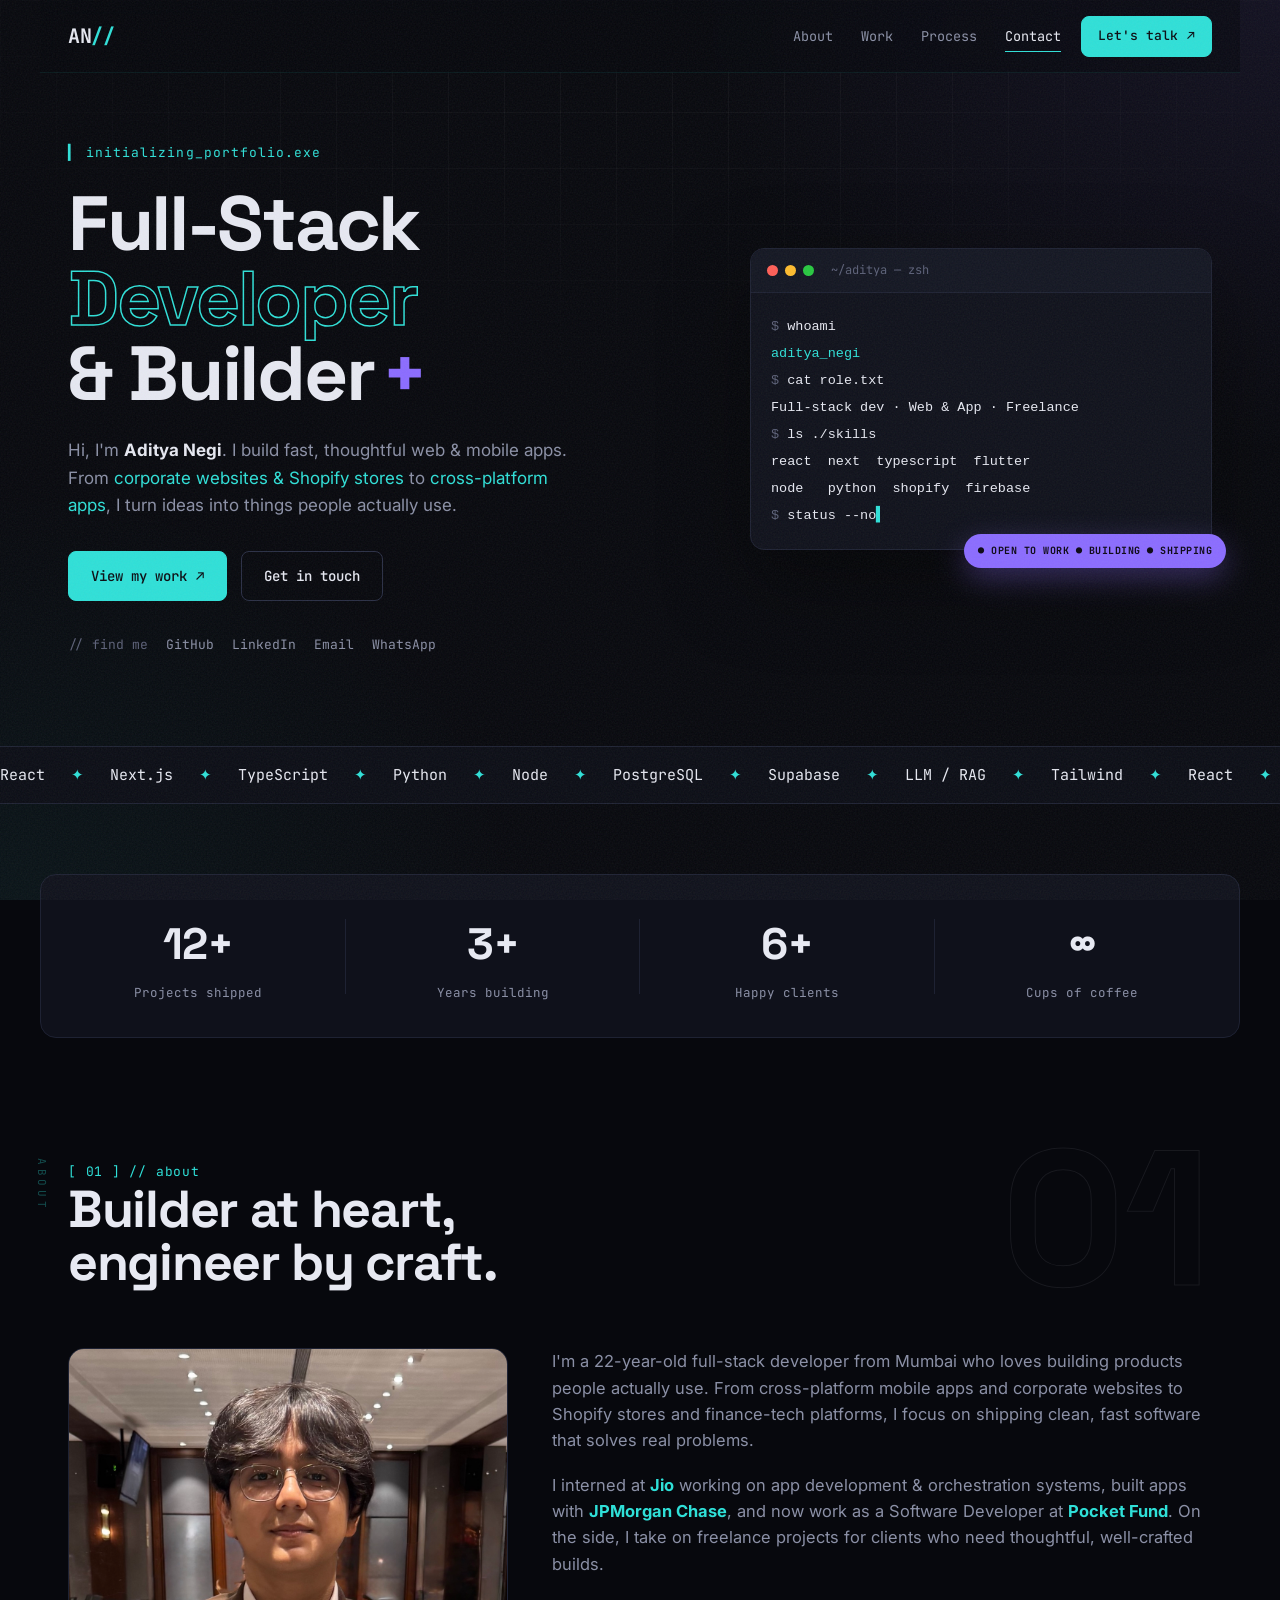
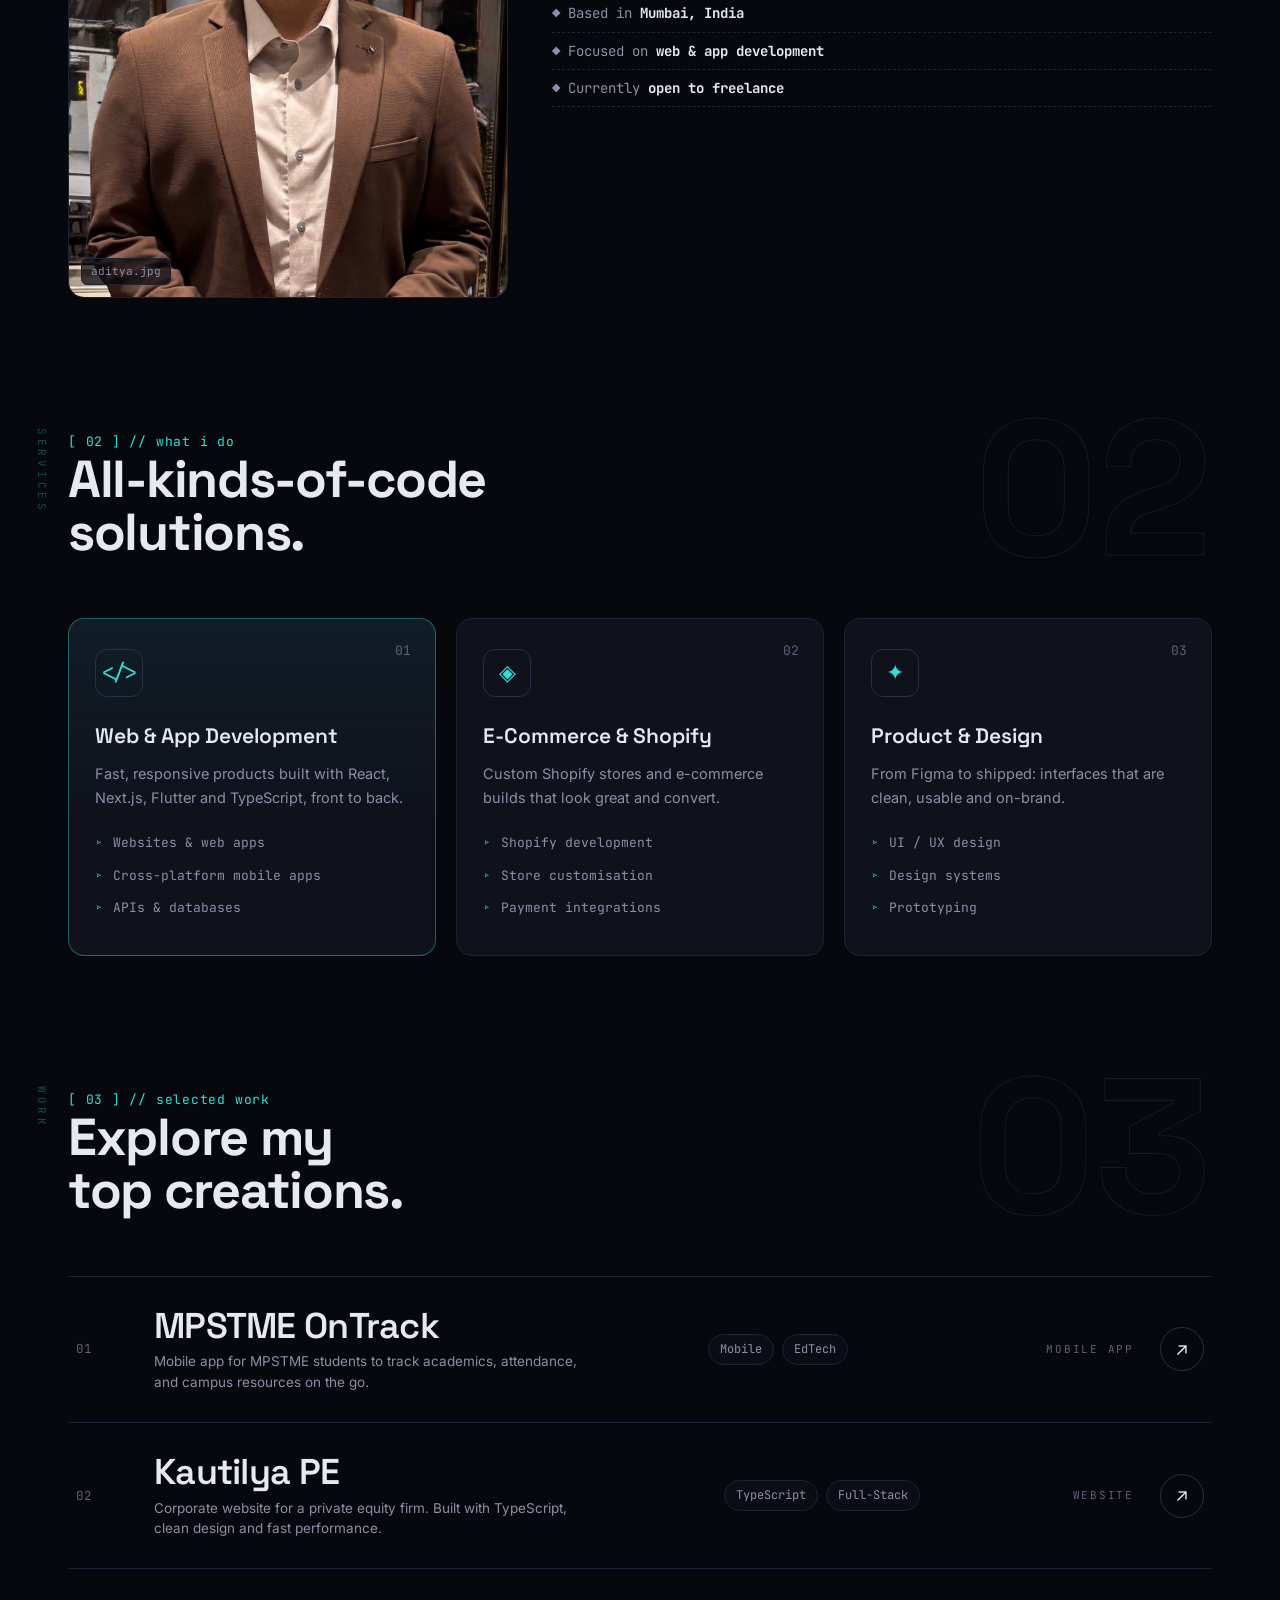
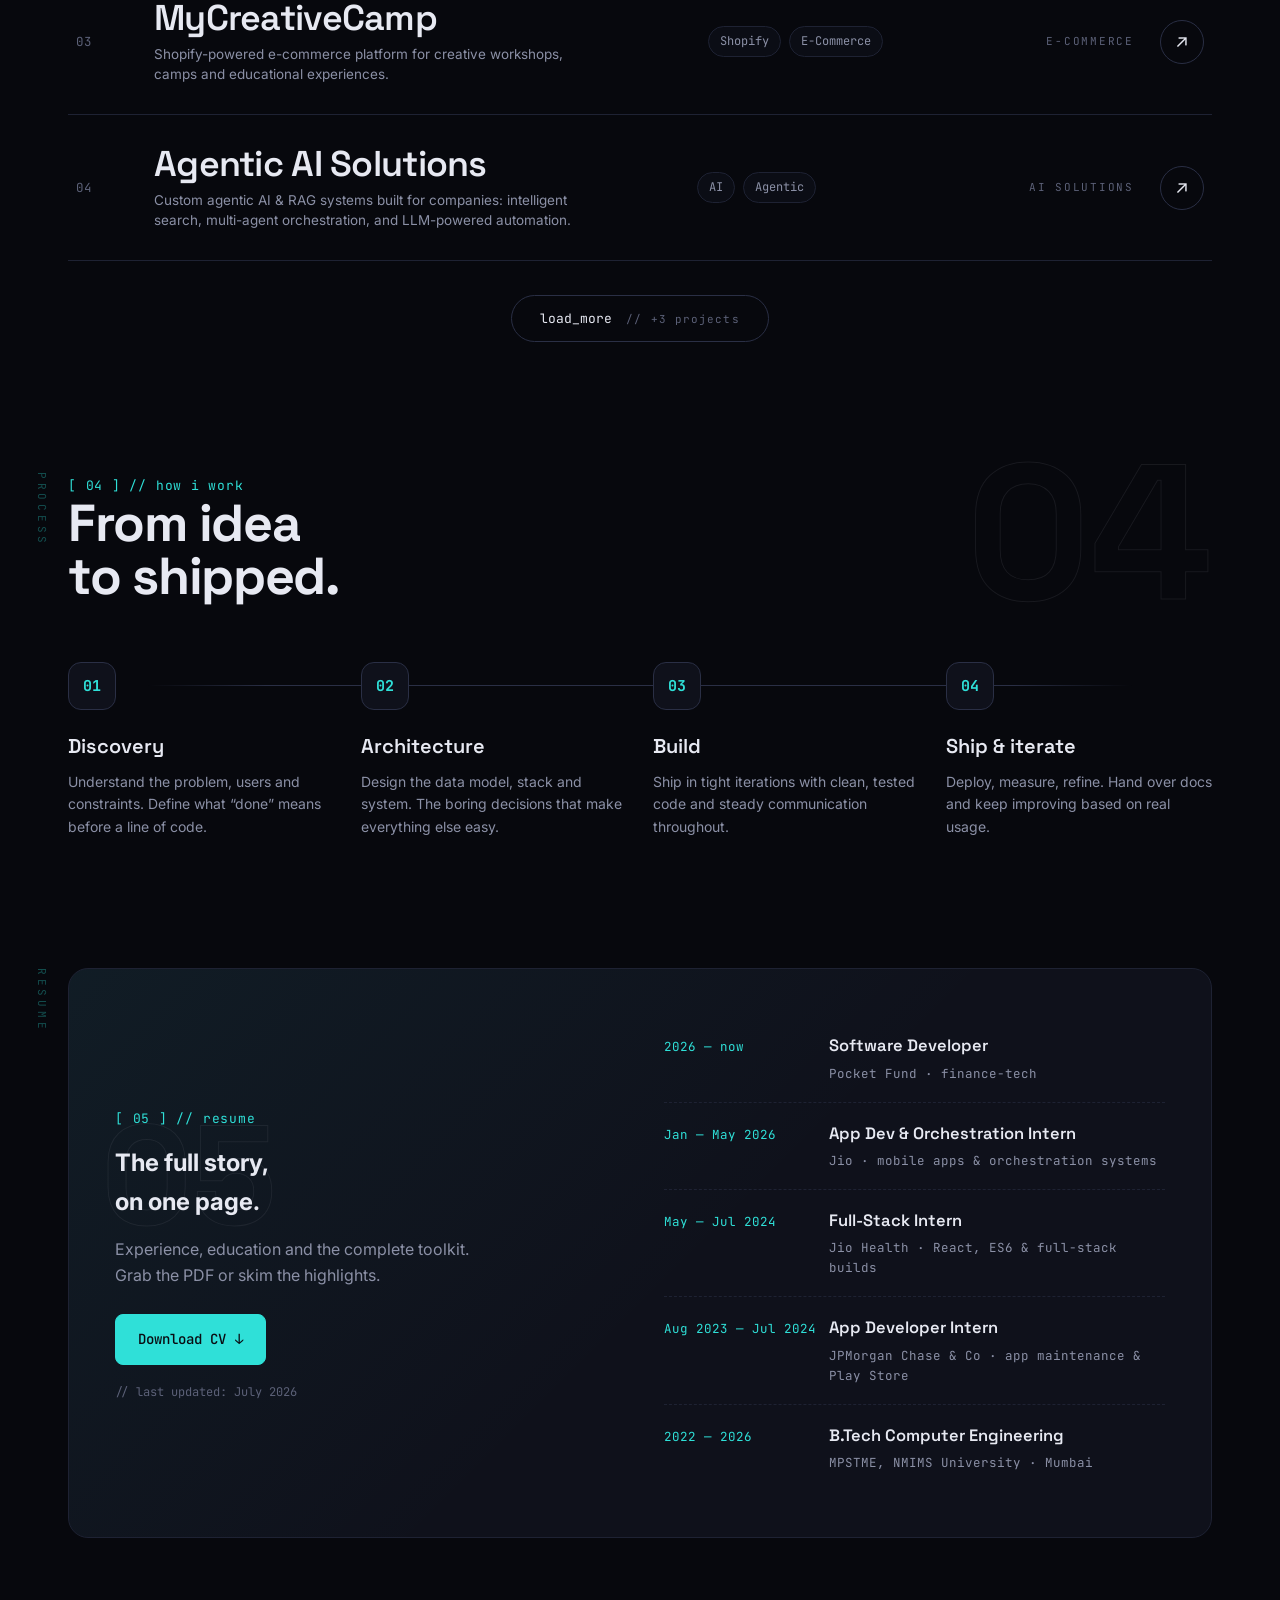
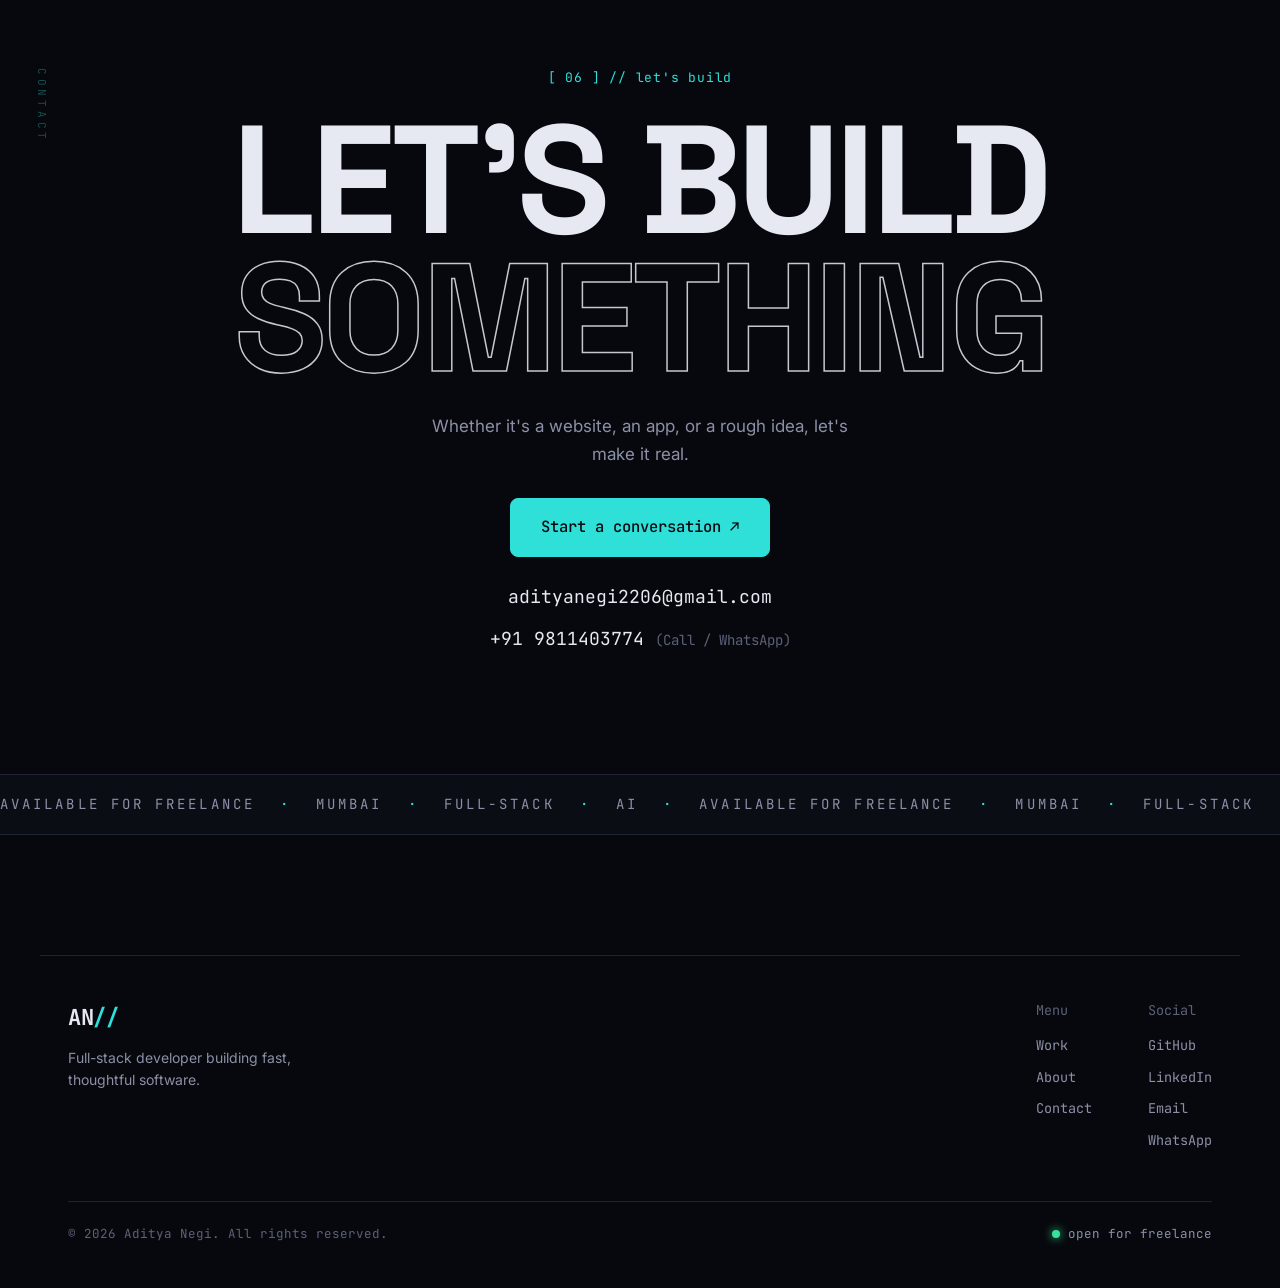
==== index.html @ cfabb0c1 "Add Team Vision Audio Library to CV, credit JPMC Code for Good Also note the Code for Good origin on" ====
<!DOCTYPE html>
<html lang="en">
<head>
<meta charset="utf-8">
<meta name="viewport" content="width=device-width, initial-scale=1">
<title>Aditya Negi · Full-Stack Developer</title>
<meta name="description" content="Portfolio of Aditya Negi, a full-stack developer in Mumbai. Specializing in React, Next.js, Flutter, Shopify, and AI Agentic applications.">
<meta name="keywords" content="Aditya Negi, Full-Stack Developer, Web Developer, App Developer, Mumbai, React, Next.js, Flutter, Shopify, Agentic AI, Freelance">
<meta name="author" content="Aditya Negi">
<link rel="icon" href="favicon.svg" type="image/svg+xml">
<link rel="icon" href="favicon-32.png" sizes="32x32" type="image/png">
<link rel="icon" href="favicon.ico" sizes="any">
<link rel="apple-touch-icon" href="apple-touch-icon.png">
<meta name="theme-color" content="#07080D">
<meta property="og:title" content="Aditya Negi · Full-Stack Developer">
<meta property="og:description" content="Portfolio of Aditya Negi, a full-stack developer in Mumbai. Specializing in React, Next.js, Flutter, Shopify, and AI applications.">
<meta property="og:type" content="website">
<meta property="og:image" content="apple-touch-icon.png">
<meta property="og:url" content="https://adityanegi.com/">
<link rel="canonical" href="https://adityanegi.com/">
<meta name="twitter:card" content="summary_large_image">
<meta name="twitter:title" content="Aditya Negi · Full-Stack Developer">
<meta name="twitter:description" content="Portfolio of Aditya Negi, a full-stack developer in Mumbai. Specializing in React, Next.js, Flutter, Shopify, and AI applications.">
<meta name="twitter:image" content="apple-touch-icon.png">
<link rel="preconnect" href="https://fonts.googleapis.com">
<link rel="preconnect" href="https://fonts.gstatic.com" crossorigin>
<link href="https://fonts.googleapis.com/css2?family=Space+Grotesk:wght@300..700&family=Inter:wght@400;500;600;700&family=JetBrains+Mono:wght@400;500;700&display=swap" rel="stylesheet">
<link rel="stylesheet" href="styles.css">
</head>
<body>
<div class="scroll-progress" aria-hidden="true"></div>

<!-- ============ BACKGROUND FX ============ -->
<div class="bg-grid" aria-hidden="true"></div>
<div class="grain" aria-hidden="true"></div>

<!-- ============ NAV ============ -->
<header class="nav">
  <a href="#top" class="logo">AN<span>//</span></a>
  <nav class="nav-links" id="navLinks">
    <a href="#about">About</a>
    <a href="#work">Work</a>
    <a href="#process">Process</a>
    <a href="#contact">Contact</a>
  </nav>
  <a href="#contact" class="btn btn-sm">Let's talk <span class="arrow">↗</span></a>
  <button class="nav-toggle" id="navToggle" aria-label="Menu"><span class="bar"></span><span class="bar"></span><span class="bar"></span></button>
</header>

<main id="top">

  <!-- ============ HERO ============ -->
  <section class="hero">
    <div class="hero-left">
      <div class="eyebrow"><span class="blink">▍</span> initializing_portfolio.exe</div>
      <h1><span class="h1-line">Full-Stack</span><br><span class="h1-line h1-stroke">Developer</span><br><span class="h1-line">&amp; Builder<span class="plus">+</span></span></h1>
      <p class="hero-sub">Hi, I'm <b>Aditya Negi</b>. I build fast, thoughtful web &amp; mobile apps.
        From <span class="hl">corporate websites &amp; Shopify stores</span> to <span class="hl">cross-platform apps</span>, I turn ideas into things people actually use.</p>
      <div class="hero-cta">
        <a href="#work" class="btn">View my work <span class="arrow">↗</span></a>
        <a href="#contact" class="btn btn-ghost">Get in touch</a>
      </div>
      <div class="socials">
        <span class="socials-label">// find me</span>
        <a href="https://github.com/bmage95" target="_blank" rel="noopener">GitHub</a><a href="https://www.linkedin.com/in/aditya-negi-9a12a2223/" target="_blank" rel="noopener">LinkedIn</a><a href="mailto:adityanegi2206@gmail.com">Email</a><a href="https://wa.me/919811403774" target="_blank" rel="noopener">WhatsApp</a>
      </div>
    </div>

    <div class="hero-right">
      <div class="terminal">
        <div class="term-bar">
          <span class="dot"></span><span class="dot"></span><span class="dot"></span>
          <span class="term-title">~/aditya — zsh</span>
        </div>
        <pre class="term-body"><code id="termCode"><span class="c-mute">$</span> whoami
<span class="c-acc">aditya_negi</span>
<span class="c-mute">$</span> cat role.txt
<span class="c-txt">Full-stack dev · Web &amp; App · Freelance</span>
<span class="c-mute">$</span> ls ./skills
<span class="c-txt">react  next  typescript  flutter
node   python  shopify  firebase</span>
<span class="c-mute">$</span> status --now
<span class="c-ok">● open for freelance</span>
<span class="c-mute">$</span> <span class="blink">▍</span></code></pre>
      </div>
      <div class="badge-spin">
        <span>● OPEN TO WORK ● BUILDING ● SHIPPING </span>
      </div>
    </div>
  </section>

  <!-- ============ TICKER ============ -->
  <div class="ticker">
    <div class="ticker-track">
      <div class="ticker-content">
        <span>React</span><i>✦</i><span>Next.js</span><i>✦</i><span>TypeScript</span><i>✦</i><span>Python</span><i>✦</i><span>Node</span><i>✦</i><span>PostgreSQL</span><i>✦</i><span>Supabase</span><i>✦</i><span>LLM / RAG</span><i>✦</i><span>Tailwind</span><i>✦</i>
        <span>React</span><i>✦</i><span>Next.js</span><i>✦</i><span>TypeScript</span><i>✦</i><span>Python</span><i>✦</i><span>Node</span><i>✦</i><span>PostgreSQL</span><i>✦</i><span>Supabase</span><i>✦</i><span>LLM / RAG</span><i>✦</i><span>Tailwind</span><i>✦</i>
        <span>React</span><i>✦</i><span>Next.js</span><i>✦</i><span>TypeScript</span><i>✦</i><span>Python</span><i>✦</i><span>Node</span><i>✦</i><span>PostgreSQL</span><i>✦</i><span>Supabase</span><i>✦</i><span>LLM / RAG</span><i>✦</i><span>Tailwind</span><i>✦</i>
        <span>React</span><i>✦</i><span>Next.js</span><i>✦</i><span>TypeScript</span><i>✦</i><span>Python</span><i>✦</i><span>Node</span><i>✦</i><span>PostgreSQL</span><i>✦</i><span>Supabase</span><i>✦</i><span>LLM / RAG</span><i>✦</i><span>Tailwind</span><i>✦</i>
      </div>
      <div class="ticker-content" aria-hidden="true">
        <span>React</span><i>✦</i><span>Next.js</span><i>✦</i><span>TypeScript</span><i>✦</i><span>Python</span><i>✦</i><span>Node</span><i>✦</i><span>PostgreSQL</span><i>✦</i><span>Supabase</span><i>✦</i><span>LLM / RAG</span><i>✦</i><span>Tailwind</span><i>✦</i>
        <span>React</span><i>✦</i><span>Next.js</span><i>✦</i><span>TypeScript</span><i>✦</i><span>Python</span><i>✦</i><span>Node</span><i>✦</i><span>PostgreSQL</span><i>✦</i><span>Supabase</span><i>✦</i><span>LLM / RAG</span><i>✦</i><span>Tailwind</span><i>✦</i>
        <span>React</span><i>✦</i><span>Next.js</span><i>✦</i><span>TypeScript</span><i>✦</i><span>Python</span><i>✦</i><span>Node</span><i>✦</i><span>PostgreSQL</span><i>✦</i><span>Supabase</span><i>✦</i><span>LLM / RAG</span><i>✦</i><span>Tailwind</span><i>✦</i>
        <span>React</span><i>✦</i><span>Next.js</span><i>✦</i><span>TypeScript</span><i>✦</i><span>Python</span><i>✦</i><span>Node</span><i>✦</i><span>PostgreSQL</span><i>✦</i><span>Supabase</span><i>✦</i><span>LLM / RAG</span><i>✦</i><span>Tailwind</span><i>✦</i>
      </div>
    </div>
  </div>

  <!-- ============ STATS ============ -->
  <section class="stats reveal">
    <div class="stat"><div class="num" data-target="12">12+</div><div class="lbl">Projects shipped</div></div>
    <div class="stat"><div class="num" data-target="3">3+</div><div class="lbl">Years building</div></div>
    <div class="stat"><div class="num" data-target="6">6+</div><div class="lbl">Happy clients</div></div>
    <div class="stat"><div class="num">∞</div><div class="lbl">Cups of coffee</div></div>
  </section>

  <!-- ============ ABOUT ============ -->
  <section class="about reveal" id="about">
    <span class="side-label" aria-hidden="true">about</span>
    <div class="section-head">
      <span class="ghost-n" aria-hidden="true">01</span>
      <span class="tag">[ 01 ] // about</span>
      <h2>Builder at heart,<br>engineer by craft.</h2>
    </div>
    <div class="about-grid">
      <div class="about-photo">
        <img src="aditya.jpg" alt="Aditya Negi" class="photo-img">
        <div class="photo-tag">aditya.jpg</div>
      </div>
      <div class="about-text">
        <p>I'm a 22-year-old full-stack developer from Mumbai who loves building products people actually use. From
        cross-platform mobile apps and corporate websites to Shopify stores and
        finance-tech platforms, I focus on shipping clean, fast software that solves real problems.</p>
        <p>I interned at <b class="hl">Jio</b> working on app development &amp; orchestration systems, built apps with
        <b class="hl">JPMorgan Chase</b>, and now work as a Software Developer at <b class="hl">Pocket Fund</b>. On the side,
        I take on freelance projects for clients who need thoughtful, well-crafted builds.</p>

        <ul class="about-list">
          <li>◆ Based in <b>Mumbai, India</b></li>
          <li>◆ Focused on <b>web &amp; app development</b></li>
          <li>◆ Currently <b>open to freelance</b></li>
        </ul>
      </div>
    </div>
  </section>

  <!-- ============ SERVICES ============ -->
  <section class="services reveal" id="services">
    <span class="side-label" aria-hidden="true">services</span>
    <div class="section-head">
      <span class="ghost-n" aria-hidden="true">02</span>
      <span class="tag">[ 02 ] // what i do</span>
      <h2>All-kinds-of-code<br>solutions.</h2>
    </div>
    <div class="cards">
      <article class="card card-hot">
        <div class="card-ic">&lt;/&gt;</div>
        <h3>Web &amp; App Development</h3>
        <p>Fast, responsive products built with React, Next.js, Flutter and TypeScript, front to back.</p>
        <ul><li>Websites &amp; web apps</li><li>Cross-platform mobile apps</li><li>APIs &amp; databases</li></ul>
        <span class="card-n">01</span>
      </article>
      <article class="card">
        <div class="card-ic">◈</div>
        <h3>E-Commerce &amp; Shopify</h3>
        <p>Custom Shopify stores and e-commerce builds that look great and convert.</p>
        <ul><li>Shopify development</li><li>Store customisation</li><li>Payment integrations</li></ul>
        <span class="card-n">02</span>
      </article>
      <article class="card">
        <div class="card-ic">✦</div>
        <h3>Product &amp; Design</h3>
        <p>From Figma to shipped: interfaces that are clean, usable and on-brand.</p>
        <ul><li>UI / UX design</li><li>Design systems</li><li>Prototyping</li></ul>
        <span class="card-n">03</span>
      </article>
    </div>
  </section>


  <!-- ============ WORK ============ -->
  <section class="work reveal" id="work">
    <span class="side-label" aria-hidden="true">work</span>
    <div class="section-head">
      <span class="ghost-n" aria-hidden="true">03</span>
      <span class="tag">[ 03 ] // selected work</span>
      <h2>Explore my<br>top creations.</h2>
    </div>
    <div class="proj-list">
      <button type="button" onclick="openModal('ontrack-demo.mp4')" class="proj-row" data-preview="ontrack.jpg">
        <img class="proj-row-thumb" src="ontrack.jpg" alt="" loading="lazy">
        <span class="proj-row-idx" aria-hidden="true">01</span>
        <div class="proj-row-main">
          <h3>MPSTME OnTrack</h3>
          <p class="proj-row-desc">Mobile app for MPSTME students to track academics, attendance, and campus resources on the go.</p>
        </div>
        <div class="proj-row-tags"><span>Mobile</span><span>EdTech</span></div>
        <span class="proj-row-type">MOBILE APP</span>
        <span class="proj-link" aria-hidden="true">↗</span>
      </button>
      <a href="https://kautilya-pe.com" target="_blank" rel="noopener" class="proj-row" data-preview="kautilya.jpg">
        <img class="proj-row-thumb" src="kautilya.jpg" alt="" loading="lazy">
        <span class="proj-row-idx" aria-hidden="true">02</span>
        <div class="proj-row-main">
          <h3>Kautilya PE</h3>
          <p class="proj-row-desc">Corporate website for a private equity firm. Built with TypeScript, clean design and fast performance.</p>
        </div>
        <div class="proj-row-tags"><span>TypeScript</span><span>Full-Stack</span></div>
        <span class="proj-row-type">WEBSITE</span>
        <span class="proj-link" aria-hidden="true">↗</span>
      </a>
      <a href="https://mycreativecamp.com" target="_blank" rel="noopener" class="proj-row" data-preview="mcc.jpg">
        <img class="proj-row-thumb" src="mcc.jpg" alt="" loading="lazy">
        <span class="proj-row-idx" aria-hidden="true">03</span>
        <div class="proj-row-main">
          <h3>MyCreativeCamp</h3>
          <p class="proj-row-desc">Shopify-powered e-commerce platform for creative workshops, camps and educational experiences.</p>
        </div>
        <div class="proj-row-tags"><span>Shopify</span><span>E-Commerce</span></div>
        <span class="proj-row-type">E-COMMERCE</span>
        <span class="proj-link" aria-hidden="true">↗</span>
      </a>
      <a href="agentic.html" class="proj-row" data-preview="ai_project.jpg">
        <img class="proj-row-thumb" src="ai_project.jpg" alt="" loading="lazy">
        <span class="proj-row-idx" aria-hidden="true">04</span>
        <div class="proj-row-main">
          <h3>Agentic AI Solutions</h3>
          <p class="proj-row-desc">Custom agentic AI &amp; RAG systems built for companies: intelligent search, multi-agent orchestration, and LLM-powered automation.</p>
        </div>
        <div class="proj-row-tags"><span>AI</span><span>Agentic</span></div>
        <span class="proj-row-type">AI SOLUTIONS</span>
        <span class="proj-link" aria-hidden="true">↗</span>
      </a>
      <a href="https://lmmos.ai" target="_blank" rel="noopener" class="proj-row proj-row-more" data-preview="lmmos.jpg" hidden>
        <img class="proj-row-thumb" src="lmmos.jpg" alt="" loading="lazy">
        <span class="proj-row-idx" aria-hidden="true">05</span>
        <div class="proj-row-main">
          <h3>PE OS</h3>
          <p class="proj-row-desc">AI-native operating system for private equity: automated deal flow analysis, institutional CRM and portfolio intelligence.</p>
        </div>
        <div class="proj-row-tags"><span>AI</span><span>FinTech</span></div>
        <span class="proj-row-type">SAAS PLATFORM</span>
        <span class="proj-link" aria-hidden="true">↗</span>
      </a>
      <a href="https://arenaze.com" target="_blank" rel="noopener" class="proj-row proj-row-more" data-preview="arenaze.jpg" hidden>
        <img class="proj-row-thumb" src="arenaze.jpg" alt="" loading="lazy">
        <span class="proj-row-idx" aria-hidden="true">06</span>
        <div class="proj-row-main">
          <h3>Arenaze</h3>
          <p class="proj-row-desc">Operator console for gaming cafés: live device monitoring, bookings, slot availability and billing on a double-booking-safe Postgres backend.</p>
        </div>
        <div class="proj-row-tags"><span>Full-Stack</span><span>Postgres</span></div>
        <span class="proj-row-type">OPERATOR CONSOLE</span>
        <span class="proj-link" aria-hidden="true">↗</span>
      </a>
      <a href="https://play.google.com/store/apps/details?id=com.team_vision.audio_library&amp;hl=en_IN" target="_blank" rel="noopener" class="proj-row proj-row-more" data-preview="teamvision.jpg" hidden>
        <img class="proj-row-thumb" src="teamvision.jpg" alt="" loading="lazy">
        <span class="proj-row-idx" aria-hidden="true">07</span>
        <div class="proj-row-main">
          <h3>Team Vision Audio Library</h3>
          <p class="proj-row-desc">Audiobook library for the visually challenged, built for the Team Vision Foundation NGO through JPMorgan's Code for Good. 4.9★ on the Play Store, 1K+ downloads.</p>
        </div>
        <div class="proj-row-tags"><span>Mobile</span><span>Accessibility</span></div>
        <span class="proj-row-type">MOBILE APP</span>
        <span class="proj-link" aria-hidden="true">↗</span>
      </a>
    </div>
    <button type="button" class="proj-more-btn" id="projMore">load_more<span class="proj-more-count">// +3 projects</span></button>
  </section>

  <!-- cursor-following project preview (pointer:fine only) -->
  <div class="proj-preview" aria-hidden="true"><img alt=""></div>

  <!-- ============ PROCESS ============ -->
  <section class="process reveal" id="process">
    <span class="side-label" aria-hidden="true">process</span>
    <div class="section-head">
      <span class="ghost-n" aria-hidden="true">04</span>
      <span class="tag">[ 04 ] // how i work</span>
      <h2>From idea<br>to shipped.</h2>
    </div>
    <div class="proc-flow">
      <div class="proc-step">
        <div class="proc-node">01</div>
        <h3>Discovery</h3>
        <p>Understand the problem, users and constraints. Define what “done” means before a line of code.</p>
      </div>
      <div class="proc-step">
        <div class="proc-node">02</div>
        <h3>Architecture</h3>
        <p>Design the data model, stack and system. The boring decisions that make everything else easy.</p>
      </div>
      <div class="proc-step">
        <div class="proc-node">03</div>
        <h3>Build</h3>
        <p>Ship in tight iterations with clean, tested code and steady communication throughout.</p>
      </div>
      <div class="proc-step">
        <div class="proc-node">04</div>
        <h3>Ship &amp; iterate</h3>
        <p>Deploy, measure, refine. Hand over docs and keep improving based on real usage.</p>
      </div>
    </div>
  </section>

  <!-- ============ RESUME ============ -->
  <section class="resume reveal" id="resume">
    <span class="side-label" aria-hidden="true">resume</span>
    <div class="resume-inner">
      <div class="resume-left">
        <span class="ghost-n" aria-hidden="true">05</span>
        <span class="tag">[ 05 ] // resume</span>
        <h2>The full story,<br>on one page.</h2>
        <p>Experience, education and the complete toolkit. Grab the PDF or skim the highlights.</p>
        <a href="AdityaNegiCV.pdf" class="btn" download>Download CV <span class="arrow">↓</span></a>
        <span class="resume-upd">// last updated: July 2026</span>
      </div>
      <div class="resume-right">
        <div class="exp">
          <div class="exp-row">
            <span class="exp-yr">2026 — now</span>
            <div><b>Software Developer</b><small>Pocket Fund · finance-tech</small></div>
          </div>
          <div class="exp-row">
            <span class="exp-yr">Jan — May 2026</span>
            <div><b>App Dev &amp; Orchestration Intern</b><small>Jio · mobile apps &amp; orchestration systems</small></div>
          </div>
          <div class="exp-row">
            <span class="exp-yr">May — Jul 2024</span>
            <div><b>Full-Stack Intern</b><small>Jio Health · React, ES6 &amp; full-stack builds</small></div>
          </div>
          <div class="exp-row">
            <span class="exp-yr">Aug 2023 — Jul 2024</span>
            <div><b>App Developer Intern</b><small>JPMorgan Chase &amp; Co · app maintenance &amp; Play Store</small></div>
          </div>
          <div class="exp-row">
            <span class="exp-yr">2022 — 2026</span>
            <div><b>B.Tech Computer Engineering</b><small>MPSTME, NMIMS University · Mumbai</small></div>
          </div>
        </div>
      </div>
    </div>
  </section>

  <!-- ============ CONTACT ============ -->
  <section class="contact reveal" id="contact">
    <span class="side-label" aria-hidden="true">contact</span>
    <span class="tag center">[ 06 ] // let's build</span>
    <h2 class="contact-giant"><span class="cg-line"><span class="cg-in">Let's build</span></span><span class="cg-line cg-stroke"><span class="cg-in">something</span></span></h2>
    <p>Whether it's a website, an app, or a rough idea, let's make it real.</p>
    <a href="https://wa.me/919811403774" target="_blank" rel="noopener" class="btn btn-lg">Start a conversation <span class="arrow">↗</span></a>
    <div class="contact-links-wrap">
      <a href="mailto:adityanegi2206@gmail.com" class="contact-link-anim">adityanegi2206@gmail.com</a>
      <a href="https://wa.me/919811403774" target="_blank" rel="noopener" class="contact-link-anim">+91 9811403774 <span class="c-mute">(Call / WhatsApp)</span></a>
    </div>
  </section>

  <!-- ============ CLOSING MARQUEE ============ -->
  <div class="marquee" aria-hidden="true">
    <div class="marquee-track">
      <span class="marquee-chunk">AVAILABLE FOR FREELANCE <i>·</i> MUMBAI <i>·</i> FULL-STACK <i>·</i> AI <i>·</i> AVAILABLE FOR FREELANCE <i>·</i> MUMBAI <i>·</i> FULL-STACK <i>·</i> AI <i>·</i> AVAILABLE FOR FREELANCE <i>·</i> MUMBAI <i>·</i> FULL-STACK <i>·</i> AI <i>·</i>&nbsp;</span>
      <span class="marquee-chunk">AVAILABLE FOR FREELANCE <i>·</i> MUMBAI <i>·</i> FULL-STACK <i>·</i> AI <i>·</i> AVAILABLE FOR FREELANCE <i>·</i> MUMBAI <i>·</i> FULL-STACK <i>·</i> AI <i>·</i> AVAILABLE FOR FREELANCE <i>·</i> MUMBAI <i>·</i> FULL-STACK <i>·</i> AI <i>·</i>&nbsp;</span>
    </div>
  </div>

</main>

<!-- ============ FOOTER ============ -->
<footer class="footer">
  <div class="foot-left">
    <a href="#top" class="logo">AN<span>//</span></a>
    <p>Full-stack developer building fast, thoughtful software.</p>
  </div>
  <div class="foot-links">
    <div><span>Menu</span><a href="#work">Work</a><a href="#about">About</a><a href="#contact">Contact</a></div>
    <div><span>Social</span><a href="https://github.com/bmage95" target="_blank" rel="noopener">GitHub</a><a href="https://www.linkedin.com/in/aditya-negi-9a12a2223/" target="_blank" rel="noopener">LinkedIn</a><a href="mailto:adityanegi2206@gmail.com">Email</a><a href="https://wa.me/919811403774" target="_blank" rel="noopener">WhatsApp</a></div>
  </div>
  <div class="foot-bottom">
    <span>© 2026 Aditya Negi. All rights reserved.</span>
    <span class="foot-status"><i></i> open for freelance</span>
  </div>
</footer>

<!-- ============ VIDEO MODAL ============ -->
<div class="modal-overlay" id="vidModal" onclick="closeModal()">
  <div class="modal-content" onclick="event.stopPropagation()">
    <button class="modal-close" onclick="closeModal()" aria-label="Close modal">×</button>
    <video id="modalVideo" controls></video>
  </div>
</div>

<script src="script.js"></script>
</body>
</html>
---- styles.css ----
/* ============================================================
   Aditya Negi — Portfolio  ·  dark / techy / readable
   ============================================================ */
:root{
  --bg:#07080D;
  --bg-2:#0B0D15;
  --panel:#0F111B;
  --panel-2:#131622;
  --border:#1E2233;
  --border-2:#2A2F45;
  --text:#E7E9F2;
  --muted:#8B90A6;
  --faint:#5C6178;
  --accent:#2FE0D8;          /* cyan — used sparingly */
  --accent-ink:#0A0C12;
  --violet:#8B6CFF;          /* secondary glow only */
  --ok:#37E39B;
  --glow:rgba(47,224,216,.14);
  --maxw:1200px;
  --mono:'JetBrains Mono',ui-monospace,Menlo,monospace;
  --display:'Space Grotesk','Inter',sans-serif;
  --body:'Inter',-apple-system,sans-serif;
}
*{margin:0;padding:0;box-sizing:border-box;}
html{scroll-behavior:smooth; overflow-x:hidden; max-width:100%; width:100%;}
body{
  background:
    radial-gradient(900px 700px at 100% 0%,rgba(139,108,255,.08),transparent 65%),
    radial-gradient(800px 640px at 0% 100%,rgba(47,224,216,.05),transparent 65%),
    var(--bg);
  background-attachment:fixed;
  color:var(--text); font-family:var(--body);
  line-height:1.6; overflow-x:hidden; position:relative;
  -webkit-font-smoothing:antialiased;
}
a{color:inherit;text-decoration:none;}
::selection{background:var(--accent);color:var(--accent-ink);}
html{scroll-padding-top:92px;}
:focus-visible{outline:2px solid var(--accent);outline-offset:3px;border-radius:4px;}
@media (prefers-reduced-motion: reduce){
  *{animation-duration:.001ms !important;animation-iteration-count:1 !important;transition:none !important;}
  .reveal{opacity:1 !important;transform:none !important;}
  .wi,.cg-in{transform:none !important;}
  .marquee-track{animation:none !important;}
}

/* ---------- background fx ---------- */
.bg-grid{
  position:fixed; inset:0; z-index:-3; pointer-events:none;
  background-image:
    linear-gradient(to right,rgba(255,255,255,.035) 1px,transparent 1px),
    linear-gradient(to bottom,rgba(255,255,255,.035) 1px,transparent 1px);
  background-size:56px 56px;
  mask-image:radial-gradient(ellipse 90% 60% at 50% 0%,#000 20%,transparent 75%);
}
.grain{
  position:fixed;inset:0;z-index:1000;pointer-events:none;opacity:.07;
  background-image:url("data:image/svg+xml,%3Csvg viewBox='0 0 200 200' xmlns='http://www.w3.org/2000/svg'%3E%3Cfilter id='n'%3E%3CfeTurbulence type='fractalNoise' baseFrequency='0.65' numOctaves='3' stitchTiles='stitch'/%3E%3C/filter%3E%3Crect width='100%25' height='100%25' filter='url(%23n)'/%3E%3C/svg%3E");
  background-size:200px 200px;
}

/* ---------- layout ---------- */
section{max-width:var(--maxw);margin:0 auto;padding:0 28px;}
.reveal{opacity:0;transform:translateY(28px) scale(0.98);transition:opacity .9s ease,transform .9s ease;}
.reveal.in{opacity:1;transform:none;}

/* ---------- nav ---------- */
.nav{
  position:sticky;top:0;z-index:50;
  display:flex;align-items:center;gap:20px;
  max-width:var(--maxw);margin:0 auto;padding:16px 28px;
  backdrop-filter:blur(10px);
}
.nav::after{content:"";position:absolute;inset:0;background:rgba(7,8,13,0.55);z-index:-1;
  backdrop-filter:blur(16px);-webkit-backdrop-filter:blur(16px);
  border-bottom:1px solid rgba(47,224,216,0.08);}
.logo{font-family:var(--mono);font-weight:700;font-size:20px;letter-spacing:-.02em;}
.logo span{color:var(--accent);}
.nav-links{display:flex;gap:28px;margin-left:auto;font-family:var(--mono);font-size:13.5px;}
.nav-links a{color:var(--muted);transition:color .2s;position:relative;}
.nav-links a:hover{color:var(--text);}
.nav-links a::after{content:"";position:absolute;left:0;bottom:-5px;width:0;height:1.5px;background:var(--accent);transition:width .25s;}
.nav-links a:hover::after{width:100%;}
.nav-links a.active{color:var(--text);}
.nav-links a.active::after{width:100%;}
.nav-toggle{display:none;position:relative;width:44px;height:44px;background:none;border:none;cursor:pointer;margin-left:auto;}
.nav-toggle .bar{position:absolute;left:50%;width:22px;height:2px;background:var(--text);border-radius:2px;transform:translateX(-50%);transition:all 0.3s ease;}
.nav-toggle .bar:nth-child(1){top:13px;}
.nav-toggle .bar:nth-child(2){top:21px;}
.nav-toggle .bar:nth-child(3){top:29px;}
.nav-toggle.active .bar:nth-child(1){top:21px;transform:translateX(-50%) rotate(45deg);}
.nav-toggle.active .bar:nth-child(2){opacity:0;transform:translateX(-50%) scaleX(0);}
.nav-toggle.active .bar:nth-child(3){top:21px;transform:translateX(-50%) rotate(-45deg);}
.nav.nav-hidden{transform:translateY(-100%);}

/* ---------- buttons ---------- */
.btn{
  display:inline-flex;align-items:center;gap:9px;
  font-family:var(--mono);font-size:14px;font-weight:500;
  background:var(--accent);color:var(--accent-ink);
  padding:13px 22px;border-radius:8px;border:1px solid var(--accent);
  transition:transform .2s,box-shadow .2s,background .2s;white-space:nowrap;
}
.btn:hover{transform:translateY(-2px);box-shadow:0 8px 30px var(--glow);}
.btn .arrow{transition:transform .2s;}
.btn:hover .arrow{transform:translate(2px,-2px);}
.btn-sm{padding:9px 16px;font-size:13px;}
.btn-lg{padding:16px 30px;font-size:15.5px;}
.btn-ghost{background:transparent;color:var(--text);border:1px solid var(--border-2);}
.btn-ghost:hover{border-color:var(--accent);color:var(--accent);box-shadow:none;}

/* ---------- hero ---------- */
.hero{display:grid;grid-template-columns:1.15fr .85fr;gap:56px;align-items:center;
  padding-top:70px;padding-bottom:70px;}
.eyebrow{font-family:var(--mono);font-size:13px;color:var(--accent);letter-spacing:.08em;margin-bottom:22px;}
.blink{animation:blink 1.1s steps(1) infinite;}
@keyframes blink{50%{opacity:0;}}
.hero h1{font-family:var(--display);font-weight:700;font-size:clamp(44px,6vw,78px);
  line-height:.98;letter-spacing:-.03em;}
.hero h1 .h1-stroke{color:var(--accent);}
@supports(-webkit-text-stroke:1px black){
  .hero h1 .h1-stroke{color:transparent;-webkit-text-stroke:1.5px var(--accent);}
}
.hero h1 .plus{color:var(--violet);margin-left:8px;}
/* scroll-driven weight fade — variable Space Grotesk, 700 → 300 over first 40vh */
@supports (animation-timeline: scroll()){
  .hero h1 .h1-line{
    animation:h1Weight linear both;
    animation-timeline:scroll(root block);
    animation-range:0 40vh;
  }
  @keyframes h1Weight{
    from{font-variation-settings:'wght' 700;}
    to{font-variation-settings:'wght' 300;}
  }
  @media (prefers-reduced-motion: reduce){
    .hero h1 .h1-line{animation:none;}
  }
}
.hero-sub{margin-top:26px;color:var(--muted);font-size:17px;max-width:520px;}
.hero-sub b{color:var(--text);}
.hl{color:var(--accent);}
.hero-cta{display:flex;gap:14px;margin-top:32px;flex-wrap:wrap;}
.socials{display:flex;align-items:center;gap:18px;margin-top:34px;font-family:var(--mono);font-size:13px;}
.socials-label{color:var(--faint);}
.socials a{color:var(--muted);transition:color .2s;}
.socials a:hover{color:var(--accent);}

/* terminal card */
.hero-right{position:relative;perspective:1100px;}
.terminal{background:var(--panel);border:1px solid var(--border);border-radius:14px;overflow:hidden;
  box-shadow:0 30px 80px rgba(0,0,0,.5);transition:transform .15s ease;will-change:transform;transform-style:preserve-3d;}
.term-bar{display:flex;align-items:center;gap:7px;padding:12px 16px;background:var(--panel-2);
  border-bottom:1px solid var(--border);}
.term-bar .dot{width:11px;height:11px;border-radius:50%;background:#2C3145;}
.term-bar .dot:nth-child(1){background:#FF5F57;}
.term-bar .dot:nth-child(2){background:#FEBC2E;}
.term-bar .dot:nth-child(3){background:#28C840;}
.term-title{margin-left:10px;font-family:var(--mono);font-size:12px;color:var(--faint);}
.term-body{padding:20px;font-family:var(--mono);font-size:13.5px;line-height:1.85;}
.c-mute{color:var(--faint);}
.c-acc{color:var(--accent);}
.c-txt{color:var(--text);}
.c-ok{color:var(--ok);}
.term-cursor{color:var(--accent);}
.badge-spin{position:absolute;right:-14px;bottom:-18px;background:var(--violet);color:#0B0713;
  font-family:var(--mono);font-size:10px;font-weight:700;padding:9px 14px;border-radius:30px;
  box-shadow:0 10px 30px rgba(139,108,255,.35);letter-spacing:.05em;}

/* ---------- ticker ---------- */
.ticker{border-top:1px solid var(--border);border-bottom:1px solid var(--border);
  overflow:hidden;margin-top:20px;background:var(--bg-2);}
.ticker-track{display:flex;width:max-content;animation:scroll 120s linear infinite;}
.ticker-content{display:flex;gap:26px;align-items:center;white-space:nowrap;
  font-family:var(--mono);font-size:15px;color:var(--muted);padding:16px 26px 16px 0;}
.ticker-content span{color:var(--text);}
.ticker-content i{color:var(--accent);font-style:normal;}
@keyframes scroll{to{transform:translateX(-50%);}}

/* ---------- stats ---------- */
.stats{display:grid;grid-template-columns:repeat(4,1fr);gap:20px;margin-top:70px;
  border:1px solid var(--border);border-radius:16px;padding:34px 20px;background:var(--panel);}
.stat{text-align:center;position:relative;}
.stat:not(:last-child)::after{content:"";position:absolute;right:-10px;top:10%;height:80%;width:1px;background:var(--border);}
.stat .num{font-family:var(--display);font-weight:700;font-size:44px;color:var(--text);letter-spacing:-.02em;}
.stat .lbl{font-family:var(--mono);font-size:12.5px;color:var(--muted);margin-top:4px;}

/* ---------- section head ---------- */
.section-head{margin-bottom:44px;position:relative;}
.tag{font-family:var(--mono);font-size:13px;color:var(--accent);letter-spacing:.06em;}
.tag.center{display:block;text-align:center;}
.section-head h2{font-family:var(--display);font-weight:700;
  font-size:clamp(30px,4.4vw,52px);line-height:1.02;letter-spacing:-.025em;margin-top:14px;}

/* ghost section numbers — huge outlined digits behind headings */
.ghost-n{position:absolute;top:50%;right:0;transform:translateY(-56%);z-index:-1;
  font-family:var(--display);font-weight:700;font-size:clamp(6rem,15vw,14rem);line-height:1;
  color:transparent;-webkit-text-stroke:1px rgba(231,233,242,.08);
  pointer-events:none;user-select:none;}

/* sticky vertical section labels — desktop left gutter only */
.side-label{display:none;}
@media(min-width:900px){
  .side-label{display:block;position:sticky;top:40vh;height:0;width:0;overflow:visible;
    margin-left:-18px;z-index:2;pointer-events:none;
    writing-mode:vertical-rl;white-space:nowrap;
    font-family:var(--mono);font-size:11px;letter-spacing:.34em;text-transform:uppercase;
    color:rgba(47,224,216,.32);}
}
@media(min-width:1320px){
  .side-label{margin-left:-58px;}
}

/* per-word heading reveal (spans injected by JS) */
.w{display:inline-block;overflow:hidden;vertical-align:bottom;padding-bottom:.1em;margin-bottom:-.1em;}
.wi{display:inline-block;transform:translateY(115%);
  transition:transform .8s cubic-bezier(.16,1,.3,1);
  transition-delay:calc(var(--wi,0)*65ms);}
.reveal.in .wi{transform:translateY(0);}

/* ---------- about ---------- */
.about{margin-top:120px;}
.about-grid{display:grid;grid-template-columns:.8fr 1.2fr;gap:44px;align-items:start;}
.about-photo{position:relative;border:1px solid var(--border);border-radius:16px;overflow:hidden;
  aspect-ratio:4/5;background:
    radial-gradient(120% 90% at 30% 10%,rgba(47,224,216,.14),transparent 55%),
    radial-gradient(120% 90% at 90% 100%,rgba(139,108,255,.16),transparent 55%),var(--panel);}
.photo-ph{display:none;}
.photo-img{width:100%;height:100%;object-fit:cover;object-position:center top;display:block;}
.photo-tag{position:absolute;left:12px;bottom:12px;font-family:var(--mono);font-size:11px;color:var(--muted);
  background:rgba(7,8,13,.7);border:1px solid var(--border);padding:4px 9px;border-radius:6px;}
.about-text p{color:var(--muted);font-size:16.5px;margin-bottom:18px;}
.about-list{list-style:none;font-family:var(--mono);font-size:14px;color:var(--muted);margin-top:8px;}
.about-list li{padding:7px 0;border-bottom:1px dashed var(--border);}
.about-list b{color:var(--text);}

/* ---------- services ---------- */
.services{margin-top:130px;}
.cards{display:grid;grid-template-columns:repeat(3,1fr);gap:20px;}
.card{position:relative;background:var(--panel);border:1px solid var(--border);border-radius:16px;
  padding:30px 26px;transition:transform .25s,border-color .25s,background .25s,box-shadow .25s;overflow:hidden;}
.card:hover{transform:translateY(-6px);border-color:var(--border-2);box-shadow:0 0 30px rgba(47,224,216,0.08),0 20px 60px rgba(0,0,0,0.3);}
.card-hot{border-color:rgba(47,224,216,.4);background:
  linear-gradient(180deg,rgba(47,224,216,.06),transparent 60%),var(--panel);}
.card-ic{font-family:var(--mono);font-size:22px;color:var(--accent);width:48px;height:48px;
  display:flex;align-items:center;justify-content:center;border:1px solid var(--border-2);
  border-radius:12px;margin-bottom:22px;}
.card h3{font-family:var(--display);font-size:21px;font-weight:600;margin-bottom:10px;}
.card p{color:var(--muted);font-size:14.5px;margin-bottom:18px;}
.card ul{list-style:none;font-family:var(--mono);font-size:13px;color:var(--muted);}
.card ul li{padding:6px 0;padding-left:18px;position:relative;}
.card ul li::before{content:"▹";position:absolute;left:0;color:var(--accent);}
.card-n{position:absolute;top:22px;right:24px;font-family:var(--mono);font-size:13px;color:var(--faint);}

/* ---------- work — editorial project list ---------- */
.work{margin-top:130px;}
.proj-list{border-top:1px solid var(--border);}
.proj-row{display:grid;grid-template-columns:52px 1.35fr .8fr auto 44px;gap:26px;align-items:center;
  width:100%;padding:30px 8px;border:none;border-bottom:1px solid var(--border);
  background:none;color:inherit;text-align:left;font:inherit;cursor:pointer;text-decoration:none;
  transition:background .25s;}
.proj-row:hover{background:rgba(255,255,255,.02);}
.proj-row-idx{font-family:var(--mono);font-size:12.5px;color:var(--faint);}
.proj-row-main h3{font-family:var(--display);font-size:clamp(22px,2.8vw,36px);font-weight:600;
  letter-spacing:-.02em;line-height:1.05;transition:color .25s,transform .35s cubic-bezier(.16,1,.3,1);}
.proj-row:hover .proj-row-main h3{color:var(--accent);transform:translateX(10px);}
.proj-row-desc{font-size:13.5px;color:var(--muted);margin-top:7px;line-height:1.5;max-width:440px;}
.proj-row-tags{display:flex;flex-wrap:wrap;gap:8px;}
.proj-row-tags span{font-family:var(--mono);font-size:12px;color:var(--muted);background:var(--bg-2);
  border:1px solid var(--border);padding:5px 11px;border-radius:20px;white-space:nowrap;}
.proj-row-type{font-family:var(--mono);font-size:11px;letter-spacing:.16em;color:var(--faint);white-space:nowrap;}
.proj-row-thumb{display:none;}
.proj-link{width:44px;height:44px;border-radius:50%;border:1px solid var(--border-2);flex:none;
  display:flex;align-items:center;justify-content:center;font-size:18px;color:var(--text);transition:background .25s,color .25s,border-color .25s;}
.proj-row:hover .proj-link{background:var(--accent);color:var(--accent-ink);border-color:var(--accent);}

/* load more */
.proj-row[hidden]{display:none;}
.proj-more-btn{display:flex;align-items:center;gap:14px;margin:34px auto 0;padding:14px 28px;
  font-family:var(--mono);font-size:13px;color:var(--text);background:none;cursor:pointer;
  border:1px solid var(--border-2);border-radius:40px;transition:background .25s,color .25s,border-color .25s;}
.proj-more-btn:hover{background:var(--accent);color:var(--accent-ink);border-color:var(--accent);}
.proj-more-count{font-size:11px;color:var(--faint);letter-spacing:.1em;transition:color .25s;}
.proj-more-btn:hover .proj-more-count{color:var(--accent-ink);}
.proj-row-in{animation:projRowIn .6s cubic-bezier(.16,1,.3,1) both;}
@keyframes projRowIn{from{opacity:0;transform:translateY(18px);}to{opacity:1;transform:none;}}

/* cursor-following preview (pointer:fine only) */
.proj-preview{position:fixed;top:0;left:0;width:320px;height:200px;z-index:60;pointer-events:none;
  border-radius:12px;overflow:hidden;border:1px solid var(--border-2);background:var(--panel);
  box-shadow:0 30px 80px rgba(0,0,0,.55);opacity:0;transition:opacity .25s ease;will-change:transform;}
.proj-preview.on{opacity:1;}
.proj-preview img{width:100%;height:100%;object-fit:cover;object-position:center top;display:block;}

/* touch / narrow — static thumbs inside rows, no cursor preview */
@media(max-width:900px),(pointer:coarse){
  .proj-preview{display:none;}
  .proj-row{grid-template-columns:1fr 44px;grid-template-areas:"thumb thumb" "main arrow" "tags tags";
    gap:16px 14px;padding:26px 0;}
  .proj-row-thumb{display:block;grid-area:thumb;width:100%;aspect-ratio:16/9;object-fit:cover;
    object-position:center top;border-radius:12px;border:1px solid var(--border);}
  .proj-row-idx,.proj-row-type{display:none;}
  .proj-row-main{grid-area:main;}
  .proj-row-tags{grid-area:tags;}
  .proj-row .proj-link{grid-area:arrow;}
}

/* ---------- quotes ---------- */
.quotes{margin-top:130px;}
.quote-grid{display:grid;grid-template-columns:1fr 1fr;gap:22px;}
.quotes blockquote{background:var(--panel);border:1px solid var(--border);border-radius:16px;padding:30px;}
.quotes blockquote p{font-size:17px;color:var(--text);margin-bottom:22px;}
.quotes footer{display:flex;align-items:center;gap:14px;}
.q-av{width:42px;height:42px;border-radius:50%;display:flex;align-items:center;justify-content:center;
  font-family:var(--display);font-weight:700;background:linear-gradient(135deg,var(--accent),var(--violet));color:#0A0C12;}
.quotes footer b{display:block;font-size:14.5px;}
.quotes footer small{color:var(--muted);font-family:var(--mono);font-size:12px;}

/* ---------- contact — typographic closing moment ---------- */
.contact{margin-top:130px;text-align:center;padding-bottom:40px;position:relative;}
.contact-giant{font-family:var(--display);font-weight:700;text-transform:uppercase;
  font-size:clamp(3rem,12vw,12rem);line-height:.9;letter-spacing:-.03em;margin:22px 0 26px;}
.cg-line{display:block;overflow:hidden;padding-bottom:.06em;margin-bottom:-.06em;}
.cg-in{display:block;transform:translateY(110%);transition:transform .9s cubic-bezier(.16,1,.3,1);}
.cg-line:nth-child(2) .cg-in{transition-delay:.12s;}
.contact.in .cg-in{transform:translateY(0);}
.cg-stroke .cg-in{color:var(--faint);}
@supports(-webkit-text-stroke:1px black){
  .cg-stroke .cg-in{color:transparent;-webkit-text-stroke:1.5px rgba(231,233,242,.85);}
}
.contact p{color:var(--muted);font-size:17px;max-width:460px;margin:0 auto 30px;}
.contact-links-wrap{display:flex;flex-direction:column;gap:14px;align-items:center;margin-top:26px;}
.contact-link-anim{display:inline-block;font-family:var(--mono);color:var(--text);font-size:18px;position:relative;text-decoration:none;transition:color 0.3s ease;}
.contact-link-anim:hover{color:var(--accent);}
.contact-link-anim::after{content:"";position:absolute;left:0;bottom:-4px;width:0;height:1.5px;background:var(--accent);transition:width 0.4s cubic-bezier(0.65, 0, 0.35, 1);}
.contact-link-anim:hover::after{width:100%;}
.contact-link-anim .c-mute{font-size:14px;transition:color 0.3s ease;}
.contact-link-anim:hover .c-mute{color:rgba(47,224,216,0.8);}

/* ---------- closing marquee ---------- */
.marquee{overflow:hidden;margin-top:80px;border-top:1px solid var(--border);border-bottom:1px solid var(--border);
  background:var(--bg-2);}
.marquee-track{display:flex;width:max-content;animation:marq 36s linear infinite;}
.marquee-chunk{white-space:nowrap;padding:18px 0;font-family:var(--mono);font-size:14px;
  letter-spacing:.22em;color:var(--muted);}
.marquee-chunk i{font-style:normal;color:var(--accent);padding:0 14px;}
@keyframes marq{to{transform:translateX(-50%);}}

/* ---------- footer ---------- */
.footer{max-width:var(--maxw);margin:120px auto 0;padding:44px 28px;
  border-top:1px solid var(--border);display:grid;grid-template-columns:1.4fr 1fr;gap:30px;}
.foot-left .logo{font-size:22px;}
.foot-left p{color:var(--muted);font-size:14px;margin-top:12px;max-width:280px;}
.foot-links{display:flex;gap:56px;justify-content:flex-end;}
.foot-links div{display:flex;flex-direction:column;gap:10px;font-family:var(--mono);font-size:13.5px;}
.foot-links span{color:var(--faint);margin-bottom:4px;}
.foot-links a{color:var(--muted);transition:color .2s;}
.foot-links a:hover{color:var(--accent);}
.foot-bottom{grid-column:1/-1;display:flex;justify-content:space-between;align-items:center;
  margin-top:20px;padding-top:22px;border-top:1px solid var(--border);
  font-family:var(--mono);font-size:12.5px;color:var(--faint);}
.foot-status{display:flex;align-items:center;gap:8px;color:var(--muted);}
.foot-status i{width:8px;height:8px;border-radius:50%;background:var(--ok);box-shadow:0 0 10px var(--ok);}

/* ---------- skills ---------- */
.skills{margin-top:130px;}
.skill-grid{display:grid;grid-template-columns:repeat(4,1fr);gap:18px;}
.skill-cat{background:var(--panel);border:1px solid var(--border);border-radius:16px;padding:24px 22px;
  transition:border-color .25s,transform .25s,box-shadow .25s;}
.skill-cat:hover{border-color:var(--border-2);transform:translateY(-5px);box-shadow:0 0 24px rgba(47,224,216,0.06),0 14px 40px rgba(0,0,0,0.25);}
.skill-top{display:flex;align-items:center;gap:12px;margin-bottom:18px;}
.skill-ic{width:40px;height:40px;display:flex;align-items:center;justify-content:center;
  border:1px solid var(--border-2);border-radius:11px;color:var(--accent);font-family:var(--mono);font-size:17px;}
.skill-top h3{font-family:var(--display);font-size:18px;font-weight:600;}
.chips{display:flex;flex-wrap:wrap;gap:8px;}
.chips span{font-family:var(--mono);font-size:12px;color:var(--muted);background:var(--bg-2);
  border:1px solid var(--border);padding:6px 11px;border-radius:20px;transition:.2s;cursor:default;}
.chips span:hover{color:var(--accent);border-color:var(--accent);}

/* ---------- process ---------- */
.process{margin-top:130px;}
.proc-flow{display:grid;grid-template-columns:repeat(4,1fr);gap:26px;position:relative;}
.proc-flow::before{content:"";position:absolute;top:23px;left:7%;right:7%;height:1px;
  background:linear-gradient(90deg,transparent,var(--border-2) 12%,var(--border-2) 88%,transparent);}
.proc-step{position:relative;}
.proc-node{width:48px;height:48px;border-radius:13px;background:var(--panel);border:1px solid var(--border-2);
  display:flex;align-items:center;justify-content:center;font-family:var(--mono);font-weight:700;font-size:15px;
  color:var(--accent);position:relative;z-index:1;margin-bottom:20px;transition:.25s;}
.proc-step:hover .proc-node{border-color:var(--accent);box-shadow:0 0 26px var(--glow);transform:translateY(-3px);}
.proc-step h3{font-family:var(--display);font-size:20px;font-weight:600;margin-bottom:9px;}
.proc-step p{color:var(--muted);font-size:14px;}

/* ---------- resume ---------- */
.resume{margin-top:130px;}
.resume-inner{display:grid;grid-template-columns:1fr 1fr;gap:48px;align-items:center;
  background:linear-gradient(135deg,rgba(47,224,216,.055),transparent 55%),var(--panel);
  border:1px solid var(--border);border-radius:20px;padding:46px;}
.resume-left{position:relative;z-index:0;}
.resume-left .ghost-n{top:0;right:auto;left:-14px;transform:none;font-size:clamp(5rem,11vw,10rem);
  -webkit-text-stroke:1px rgba(231,233,242,.07);}
.resume-left h2{margin:14px 0 16px;}
.resume-left p{color:var(--muted);font-size:16px;margin-bottom:26px;max-width:360px;}
.resume-upd{display:block;margin-top:18px;font-family:var(--mono);font-size:12px;color:var(--faint);}
.exp{display:flex;flex-direction:column;}
.exp-row{display:flex;gap:20px;padding:18px 0;border-bottom:1px dashed var(--border);align-items:baseline;}
.exp-row:last-child{border-bottom:none;}
.exp-yr{font-family:var(--mono);font-size:12.5px;color:var(--accent);white-space:nowrap;min-width:145px;}
.exp-row b{font-family:var(--display);font-size:16.5px;font-weight:600;}
.exp-row small{display:block;color:var(--muted);font-family:var(--mono);font-size:12.5px;margin-top:4px;}

/* ---------- scroll progress ---------- */
.scroll-progress{position:fixed;top:0;left:0;height:3px;z-index:100;
  background:linear-gradient(to right,var(--accent),var(--violet));width:0%;transition:none;pointer-events:none;}

/* ---------- hero staggered entrance ---------- */
@keyframes heroFadeUp{
  from{opacity:0;transform:translateY(30px);}
  to{opacity:1;transform:translateY(0);}
}
.hero .eyebrow,
.hero h1,
.hero .hero-sub,
.hero .hero-cta,
.hero .socials,
.hero .hero-right{opacity:0;}
.hero.loaded .eyebrow{animation:heroFadeUp 0.7s ease forwards;}
.hero.loaded h1{opacity:0;animation:heroFadeUp 0.7s ease 0.15s forwards;}
.hero.loaded .hero-sub{opacity:0;animation:heroFadeUp 0.7s ease 0.3s forwards;}
.hero.loaded .hero-cta{opacity:0;animation:heroFadeUp 0.7s ease 0.45s forwards;}
.hero.loaded .socials{opacity:0;animation:heroFadeUp 0.7s ease 0.55s forwards;}
.hero.loaded .hero-right{opacity:0;animation:heroFadeUp 0.8s ease 0.3s forwards;}

/* ---------- video modal ---------- */
.modal-overlay{position:fixed;top:0;left:0;right:0;bottom:0;background:rgba(0,0,0,0.85);backdrop-filter:blur(8px);
  z-index:9999;display:flex;align-items:center;justify-content:center;opacity:0;pointer-events:none;transition:opacity 0.3s;}
.modal-overlay.active{opacity:1;pointer-events:auto;}
.modal-content{position:relative;width:max-content;max-width:90%;background:#000;border-radius:12px;overflow:hidden;
  transform:translateY(20px) scale(0.95);transition:transform 0.4s cubic-bezier(0.16,1,0.3,1);margin:0 auto;}
.modal-overlay.active .modal-content{transform:translateY(0) scale(1);}
.modal-content video{max-width:100%;max-height:85vh;width:auto;height:auto;display:block;}
.modal-close{position:absolute;top:16px;right:16px;width:40px;height:40px;background:rgba(0,0,0,0.5);
  border:1px solid rgba(255,255,255,0.2);color:#fff;border-radius:50%;font-size:24px;display:flex;
  align-items:center;justify-content:center;cursor:pointer;z-index:2;transition:background 0.2s,transform 0.2s;line-height:0;}
.modal-close:hover{background:var(--accent);color:#000;transform:scale(1.1);}

/* ---------- responsive ---------- */
@media(max-width:900px){
  .hero{display:block;padding-top:32px;padding-bottom:40px;}
  .hero-right{margin-top:30px;min-width:0;}
  .about-grid{grid-template-columns:1fr;}
  .cards{grid-template-columns:1fr;}
  .quote-grid{grid-template-columns:1fr;}
  .stats{grid-template-columns:1fr 1fr;gap:30px 10px;}
  .stat:not(:last-child)::after{display:none;}
  .skill-grid{grid-template-columns:1fr 1fr;}
  .proc-flow{grid-template-columns:1fr 1fr;gap:36px 26px;}
  .proc-flow::before{display:none;}
  .resume-inner{grid-template-columns:1fr;padding:32px;gap:32px;}
  .footer{grid-template-columns:1fr;}
  .foot-links{justify-content:flex-start;}
  .nav-links{display:none;}
  .nav-toggle{display:flex;align-items:center;justify-content:center;width:44px;height:44px;line-height:1;}
  .nav-links.open{display:flex;position:absolute;top:100%;left:0;right:0;flex-direction:column;
    background:var(--bg-2);border-bottom:1px solid var(--border);padding:12px 20px;gap:2px;margin:0;}
  .nav-links.open a{display:block;padding:12px 0;}
}
@media(max-width:520px){
  .foot-bottom{flex-direction:column;gap:10px;align-items:flex-start;}
  .badge-spin{display:none;}
  .skill-grid{grid-template-columns:1fr;}
  .proc-flow{grid-template-columns:1fr;}
  .exp-row{flex-direction:column;gap:6px;}
  .hero-left h1{font-size:46px;}
  h2{font-size:32px;}
  .hero-sub{font-size:16px;}
  /* tighter gutters + rhythm */
  section{padding:0 20px;}
  .nav{padding:16px 20px;}
  .about,.services,.work,.quotes,.skills,.process,.resume,.contact{margin-top:72px;}
  .section-head{margin-bottom:28px;}
  .stats{margin-top:44px;padding:26px 16px;}
  .stat .num{font-size:34px;}
  .card{padding:26px 22px;}
  .footer{margin-top:72px;padding:32px 20px;}
  /* fix terminal overflow — wrap the <pre> so it stops pinning the hero column */
  .term-body{white-space:pre-wrap;overflow-wrap:anywhere;font-size:12px;padding:16px;line-height:1.7;}
  /* touch targets */
  .socials{flex-wrap:wrap;gap:8px 16px;font-size:12px;}
  .socials a{display:inline-flex;align-items:center;min-height:38px;padding:0 6px;}
  .nav .btn-sm{padding:11px 16px;}
  .foot-links a{display:inline-block;padding:7px 0;}
}
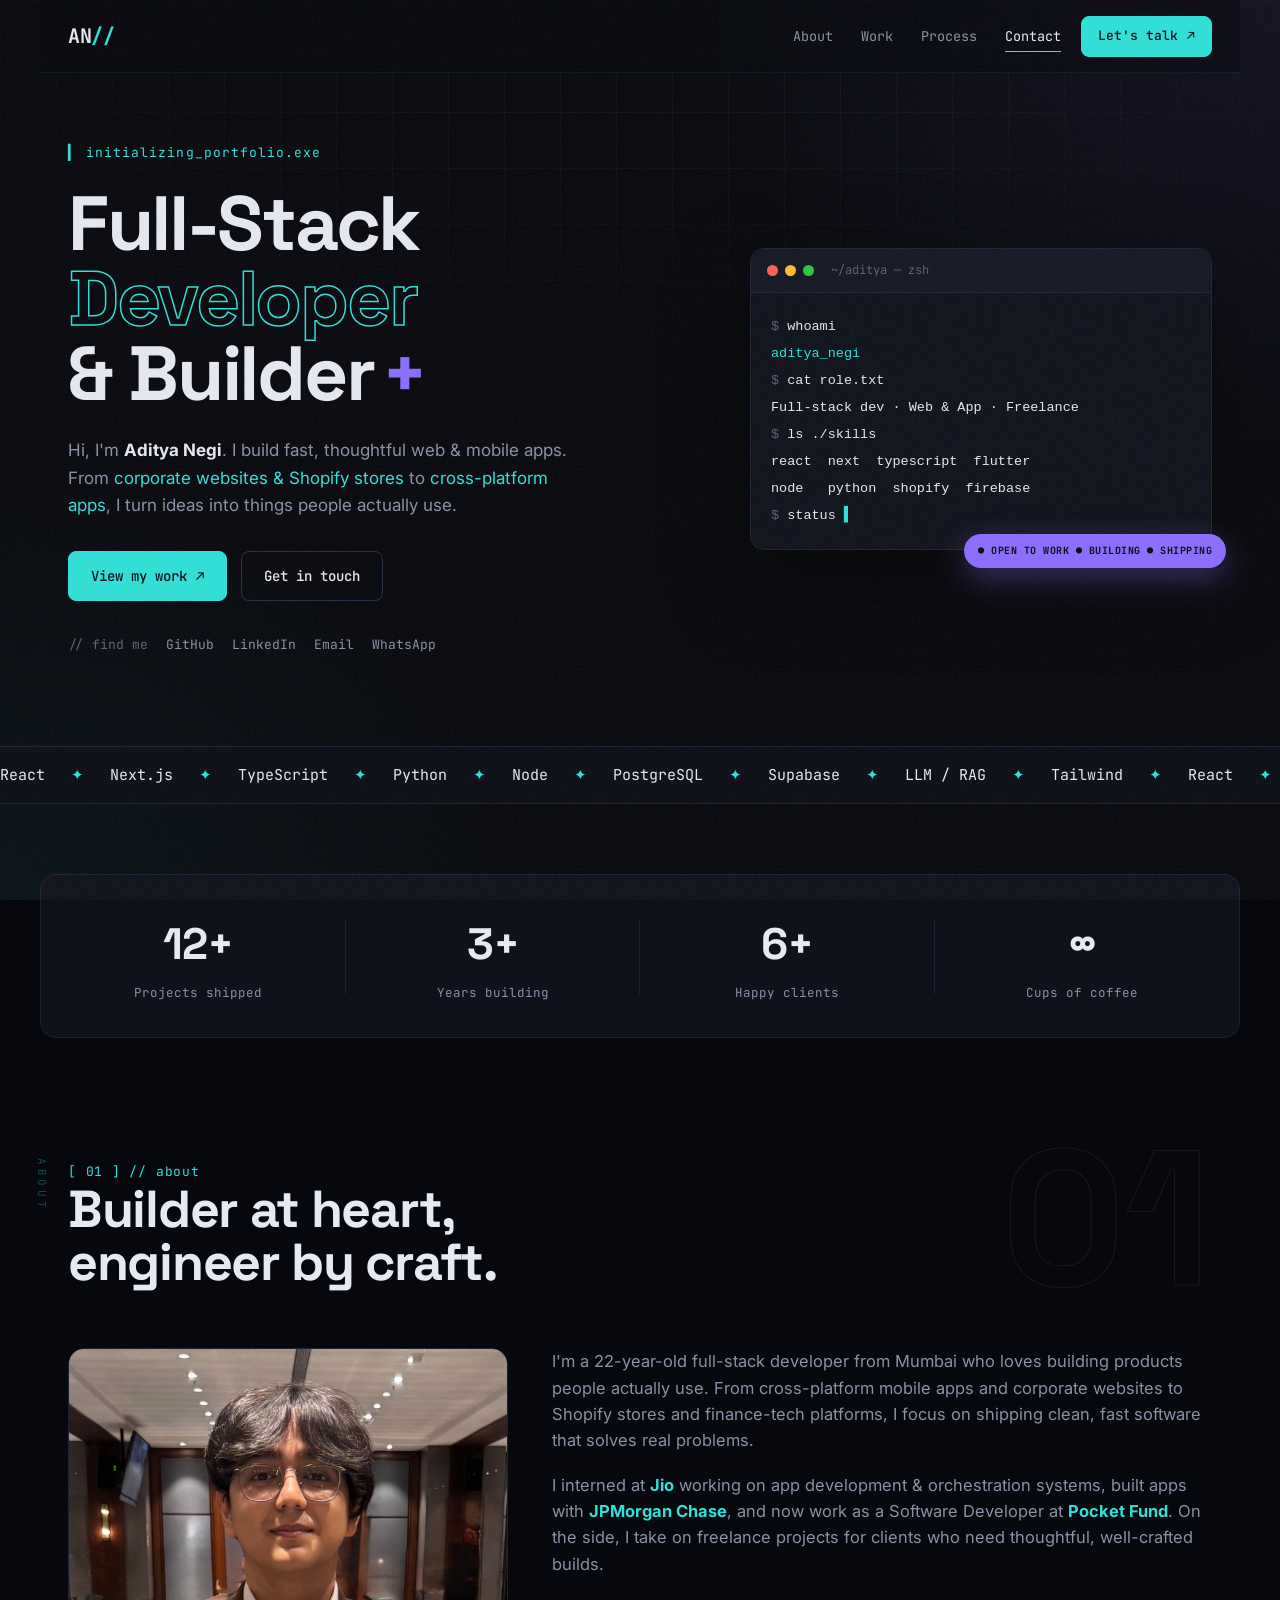
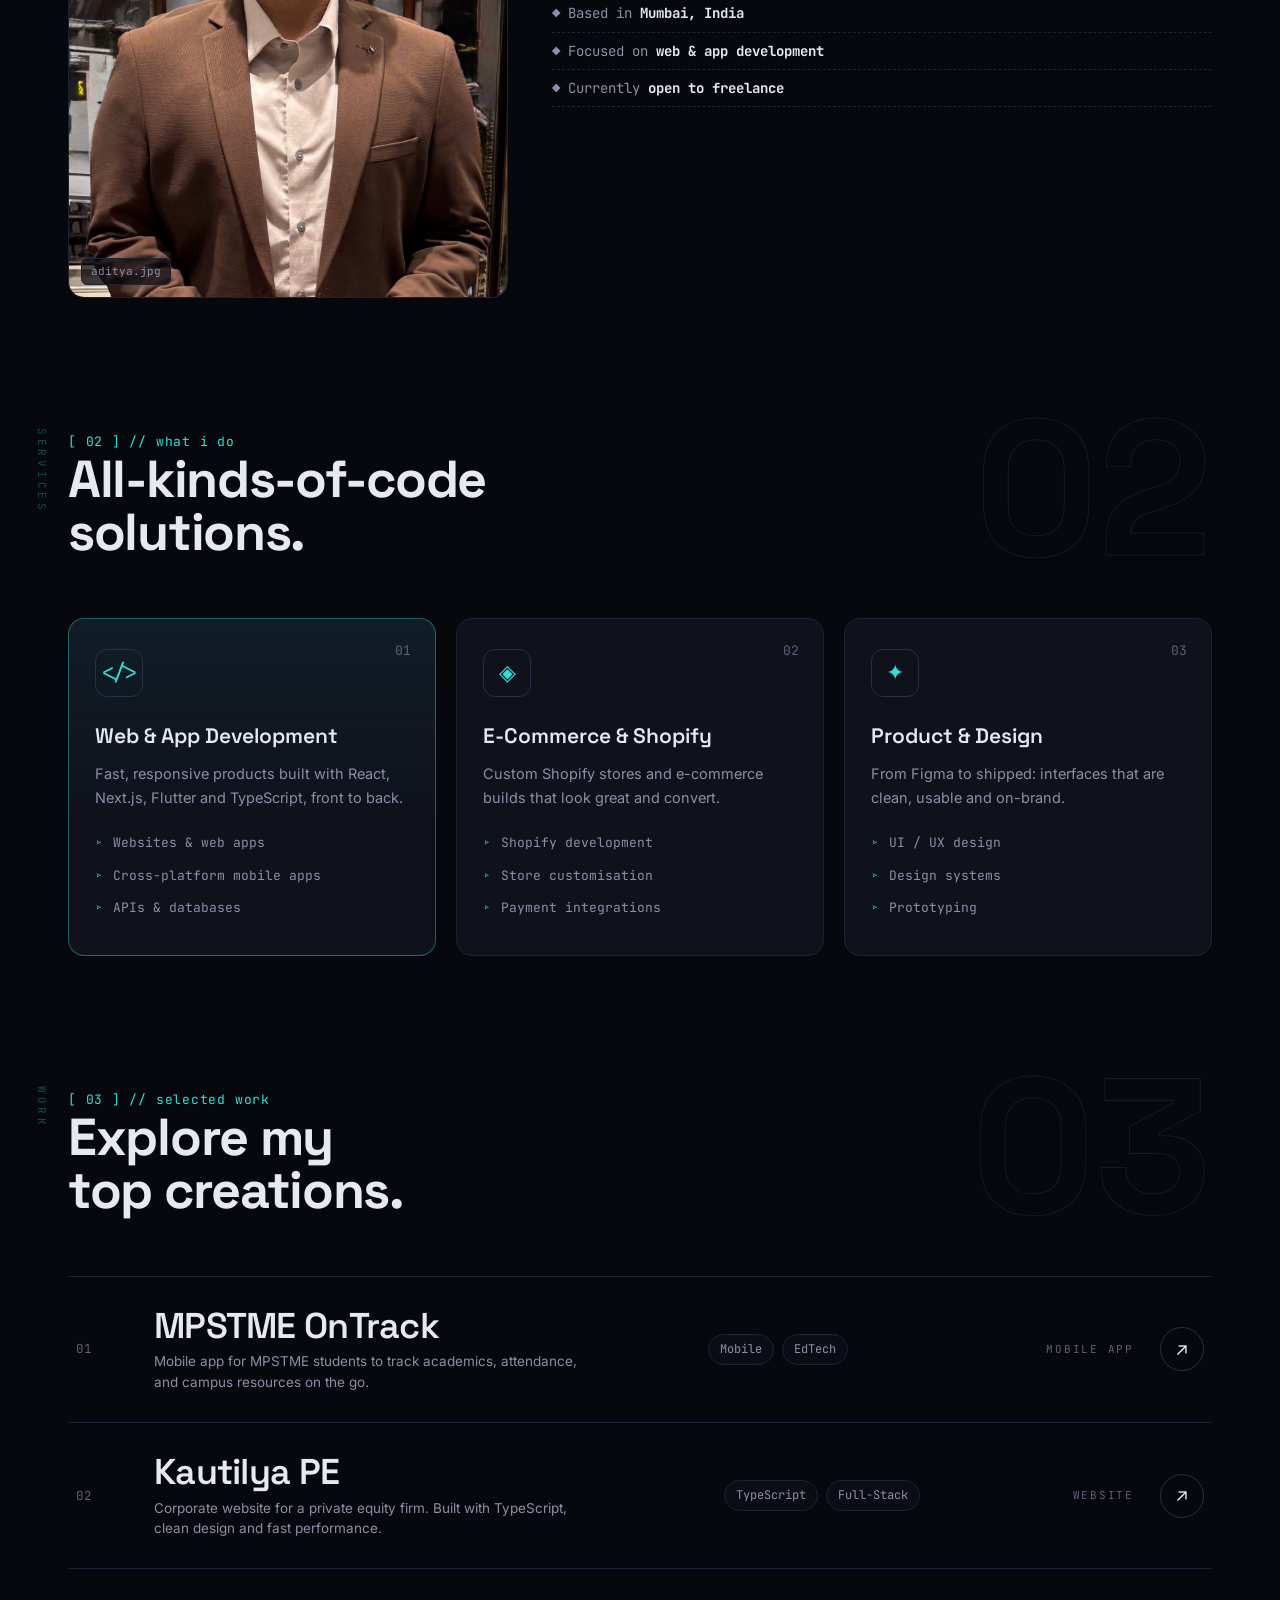
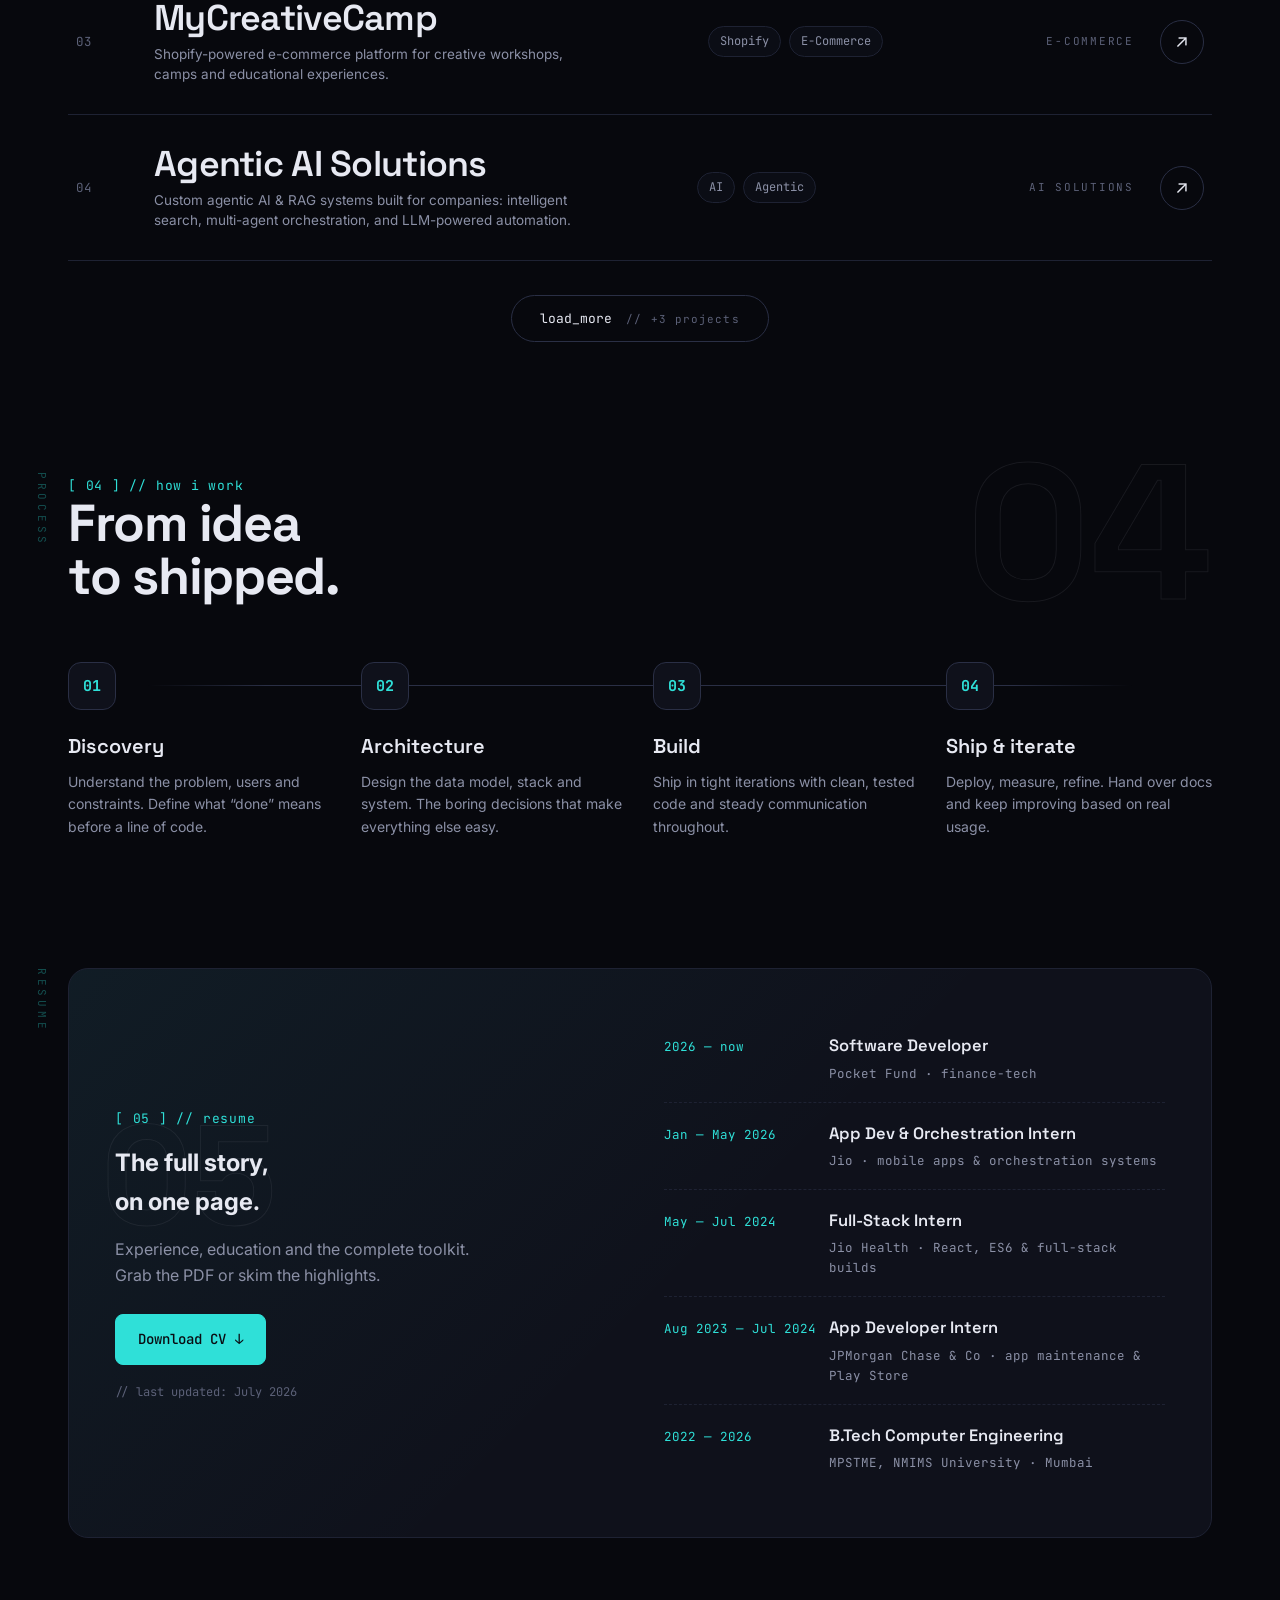
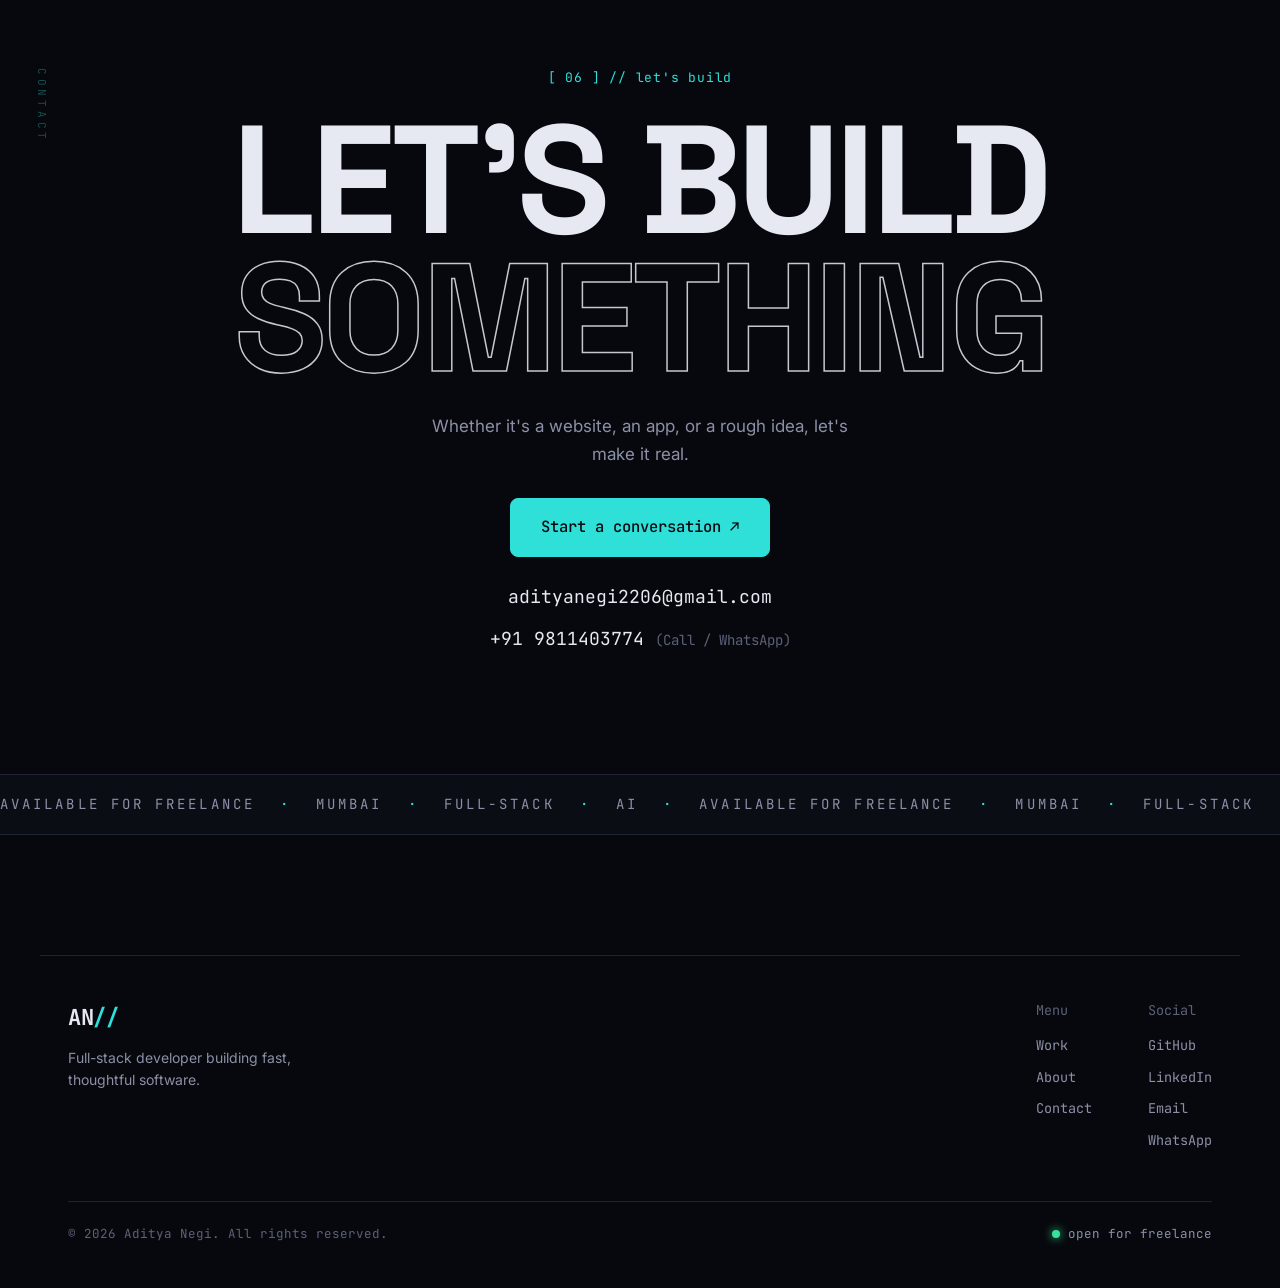
==== commit 8b67e21f: "SEO: fix domain, expand sitemap/robots, add JSON-LD, OG/Twitter tags, alt text Co-Authored-By: Claud" ====
--- a/index.html
+++ b/index.html
@@ -3,10 +3,11 @@
 <head>
 <meta charset="utf-8">
 <meta name="viewport" content="width=device-width, initial-scale=1">
-<title>Aditya Negi · Full-Stack Developer</title>
+<title>Aditya Negi · Full-Stack Developer in Mumbai | React, Next.js, Flutter, Shopify</title>
 <meta name="description" content="Portfolio of Aditya Negi, a full-stack developer in Mumbai. Specializing in React, Next.js, Flutter, Shopify, and AI Agentic applications.">
 <meta name="keywords" content="Aditya Negi, Full-Stack Developer, Web Developer, App Developer, Mumbai, React, Next.js, Flutter, Shopify, Agentic AI, Freelance">
 <meta name="author" content="Aditya Negi">
+<meta name="robots" content="index, follow, max-image-preview:large">
 <link rel="icon" href="favicon.svg" type="image/svg+xml">
 <link rel="icon" href="favicon-32.png" sizes="32x32" type="image/png">
 <link rel="icon" href="favicon.ico" sizes="any">
@@ -15,17 +16,26 @@
 <meta property="og:title" content="Aditya Negi · Full-Stack Developer">
 <meta property="og:description" content="Portfolio of Aditya Negi, a full-stack developer in Mumbai. Specializing in React, Next.js, Flutter, Shopify, and AI applications.">
 <meta property="og:type" content="website">
-<meta property="og:image" content="apple-touch-icon.png">
-<meta property="og:url" content="https://adityanegi.com/">
-<link rel="canonical" href="https://adityanegi.com/">
+<meta property="og:site_name" content="Aditya Negi">
+<meta property="og:locale" content="en_IN">
+<meta property="og:image" content="https://aditya-negi.com/aditya.jpg">
+<meta property="og:image:alt" content="Aditya Negi, full-stack developer">
+<meta property="og:url" content="https://aditya-negi.com/">
+<link rel="canonical" href="https://aditya-negi.com/">
 <meta name="twitter:card" content="summary_large_image">
 <meta name="twitter:title" content="Aditya Negi · Full-Stack Developer">
 <meta name="twitter:description" content="Portfolio of Aditya Negi, a full-stack developer in Mumbai. Specializing in React, Next.js, Flutter, Shopify, and AI applications.">
-<meta name="twitter:image" content="apple-touch-icon.png">
+<meta name="twitter:image" content="https://aditya-negi.com/aditya.jpg">
 <link rel="preconnect" href="https://fonts.googleapis.com">
 <link rel="preconnect" href="https://fonts.gstatic.com" crossorigin>
 <link href="https://fonts.googleapis.com/css2?family=Space+Grotesk:wght@300..700&family=Inter:wght@400;500;600;700&family=JetBrains+Mono:wght@400;500;700&display=swap" rel="stylesheet">
 <link rel="stylesheet" href="styles.css">
+<script type="application/ld+json">
+{"@context":"https://schema.org","@graph":[
+{"@type":"WebSite","@id":"https://aditya-negi.com/#website","url":"https://aditya-negi.com/","name":"Aditya Negi","inLanguage":"en"},
+{"@type":"Person","@id":"https://aditya-negi.com/#person","name":"Aditya Negi","url":"https://aditya-negi.com/","image":"https://aditya-negi.com/aditya.jpg","jobTitle":"Full-Stack Developer","email":"mailto:adityanegi2206@gmail.com","address":{"@type":"PostalAddress","addressLocality":"Mumbai","addressCountry":"IN"},"knowsAbout":["React","Next.js","Flutter","Shopify","Agentic AI","Web development","Mobile app development"],"sameAs":["https://www.linkedin.com/in/aditya-negi-9a12a2223/","https://github.com/bmage95"]}
+]}
+</script>
 </head>
 <body>
 <div class="scroll-progress" aria-hidden="true"></div>
@@ -62,7 +72,7 @@
       </div>
       <div class="socials">
         <span class="socials-label">// find me</span>
-        <a href="https://github.com/bmage95" target="_blank" rel="noopener">GitHub</a><a href="https://www.linkedin.com/in/aditya-negi-9a12a2223/" target="_blank" rel="noopener">LinkedIn</a><a href="mailto:adityanegi2206@gmail.com">Email</a><a href="https://wa.me/919811403774" target="_blank" rel="noopener">WhatsApp</a>
+        <a href="https://github.com/bmage95" target="_blank" rel="me noopener">GitHub</a><a href="https://www.linkedin.com/in/aditya-negi-9a12a2223/" target="_blank" rel="me noopener" aria-label="Aditya Negi on LinkedIn">LinkedIn</a><a href="mailto:adityanegi2206@gmail.com">Email</a><a href="https://wa.me/919811403774" target="_blank" rel="noopener">WhatsApp</a>
       </div>
     </div>
 
@@ -189,7 +199,7 @@
     </div>
     <div class="proj-list">
       <button type="button" onclick="openModal('ontrack-demo.mp4')" class="proj-row" data-preview="ontrack.jpg">
-        <img class="proj-row-thumb" src="ontrack.jpg" alt="" loading="lazy">
+        <img class="proj-row-thumb" src="ontrack.jpg" alt="MPSTME OnTrack mobile app" loading="lazy">
         <span class="proj-row-idx" aria-hidden="true">01</span>
         <div class="proj-row-main">
           <h3>MPSTME OnTrack</h3>
@@ -200,7 +210,7 @@
         <span class="proj-link" aria-hidden="true">↗</span>
       </button>
       <a href="https://kautilya-pe.com" target="_blank" rel="noopener" class="proj-row" data-preview="kautilya.jpg">
-        <img class="proj-row-thumb" src="kautilya.jpg" alt="" loading="lazy">
+        <img class="proj-row-thumb" src="kautilya.jpg" alt="Kautilya PE website" loading="lazy">
         <span class="proj-row-idx" aria-hidden="true">02</span>
         <div class="proj-row-main">
           <h3>Kautilya PE</h3>
@@ -211,7 +221,7 @@
         <span class="proj-link" aria-hidden="true">↗</span>
       </a>
       <a href="https://mycreativecamp.com" target="_blank" rel="noopener" class="proj-row" data-preview="mcc.jpg">
-        <img class="proj-row-thumb" src="mcc.jpg" alt="" loading="lazy">
+        <img class="proj-row-thumb" src="mcc.jpg" alt="MyCreativeCamp Shopify store" loading="lazy">
         <span class="proj-row-idx" aria-hidden="true">03</span>
         <div class="proj-row-main">
           <h3>MyCreativeCamp</h3>
@@ -222,7 +232,7 @@
         <span class="proj-link" aria-hidden="true">↗</span>
       </a>
       <a href="agentic.html" class="proj-row" data-preview="ai_project.jpg">
-        <img class="proj-row-thumb" src="ai_project.jpg" alt="" loading="lazy">
+        <img class="proj-row-thumb" src="ai_project.jpg" alt="Agentic AI solutions" loading="lazy">
         <span class="proj-row-idx" aria-hidden="true">04</span>
         <div class="proj-row-main">
           <h3>Agentic AI Solutions</h3>
@@ -233,7 +243,7 @@
         <span class="proj-link" aria-hidden="true">↗</span>
       </a>
       <a href="https://lmmos.ai" target="_blank" rel="noopener" class="proj-row proj-row-more" data-preview="lmmos.jpg" hidden>
-        <img class="proj-row-thumb" src="lmmos.jpg" alt="" loading="lazy">
+        <img class="proj-row-thumb" src="lmmos.jpg" alt="PE OS dashboard" loading="lazy">
         <span class="proj-row-idx" aria-hidden="true">05</span>
         <div class="proj-row-main">
           <h3>PE OS</h3>
@@ -244,7 +254,7 @@
         <span class="proj-link" aria-hidden="true">↗</span>
       </a>
       <a href="https://arenaze.com" target="_blank" rel="noopener" class="proj-row proj-row-more" data-preview="arenaze.jpg" hidden>
-        <img class="proj-row-thumb" src="arenaze.jpg" alt="" loading="lazy">
+        <img class="proj-row-thumb" src="arenaze.jpg" alt="Arenaze platform" loading="lazy">
         <span class="proj-row-idx" aria-hidden="true">06</span>
         <div class="proj-row-main">
           <h3>Arenaze</h3>
@@ -255,7 +265,7 @@
         <span class="proj-link" aria-hidden="true">↗</span>
       </a>
       <a href="https://play.google.com/store/apps/details?id=com.team_vision.audio_library&amp;hl=en_IN" target="_blank" rel="noopener" class="proj-row proj-row-more" data-preview="teamvision.jpg" hidden>
-        <img class="proj-row-thumb" src="teamvision.jpg" alt="" loading="lazy">
+        <img class="proj-row-thumb" src="teamvision.jpg" alt="Team Vision Audio Library" loading="lazy">
         <span class="proj-row-idx" aria-hidden="true">07</span>
         <div class="proj-row-main">
           <h3>Team Vision Audio Library</h3>
@@ -374,7 +384,7 @@
   </div>
   <div class="foot-links">
     <div><span>Menu</span><a href="#work">Work</a><a href="#about">About</a><a href="#contact">Contact</a></div>
-    <div><span>Social</span><a href="https://github.com/bmage95" target="_blank" rel="noopener">GitHub</a><a href="https://www.linkedin.com/in/aditya-negi-9a12a2223/" target="_blank" rel="noopener">LinkedIn</a><a href="mailto:adityanegi2206@gmail.com">Email</a><a href="https://wa.me/919811403774" target="_blank" rel="noopener">WhatsApp</a></div>
+    <div><span>Social</span><a href="https://github.com/bmage95" target="_blank" rel="me noopener">GitHub</a><a href="https://www.linkedin.com/in/aditya-negi-9a12a2223/" target="_blank" rel="me noopener" aria-label="Aditya Negi on LinkedIn">LinkedIn</a><a href="mailto:adityanegi2206@gmail.com">Email</a><a href="https://wa.me/919811403774" target="_blank" rel="noopener">WhatsApp</a></div>
   </div>
   <div class="foot-bottom">
     <span>© 2026 Aditya Negi. All rights reserved.</span>
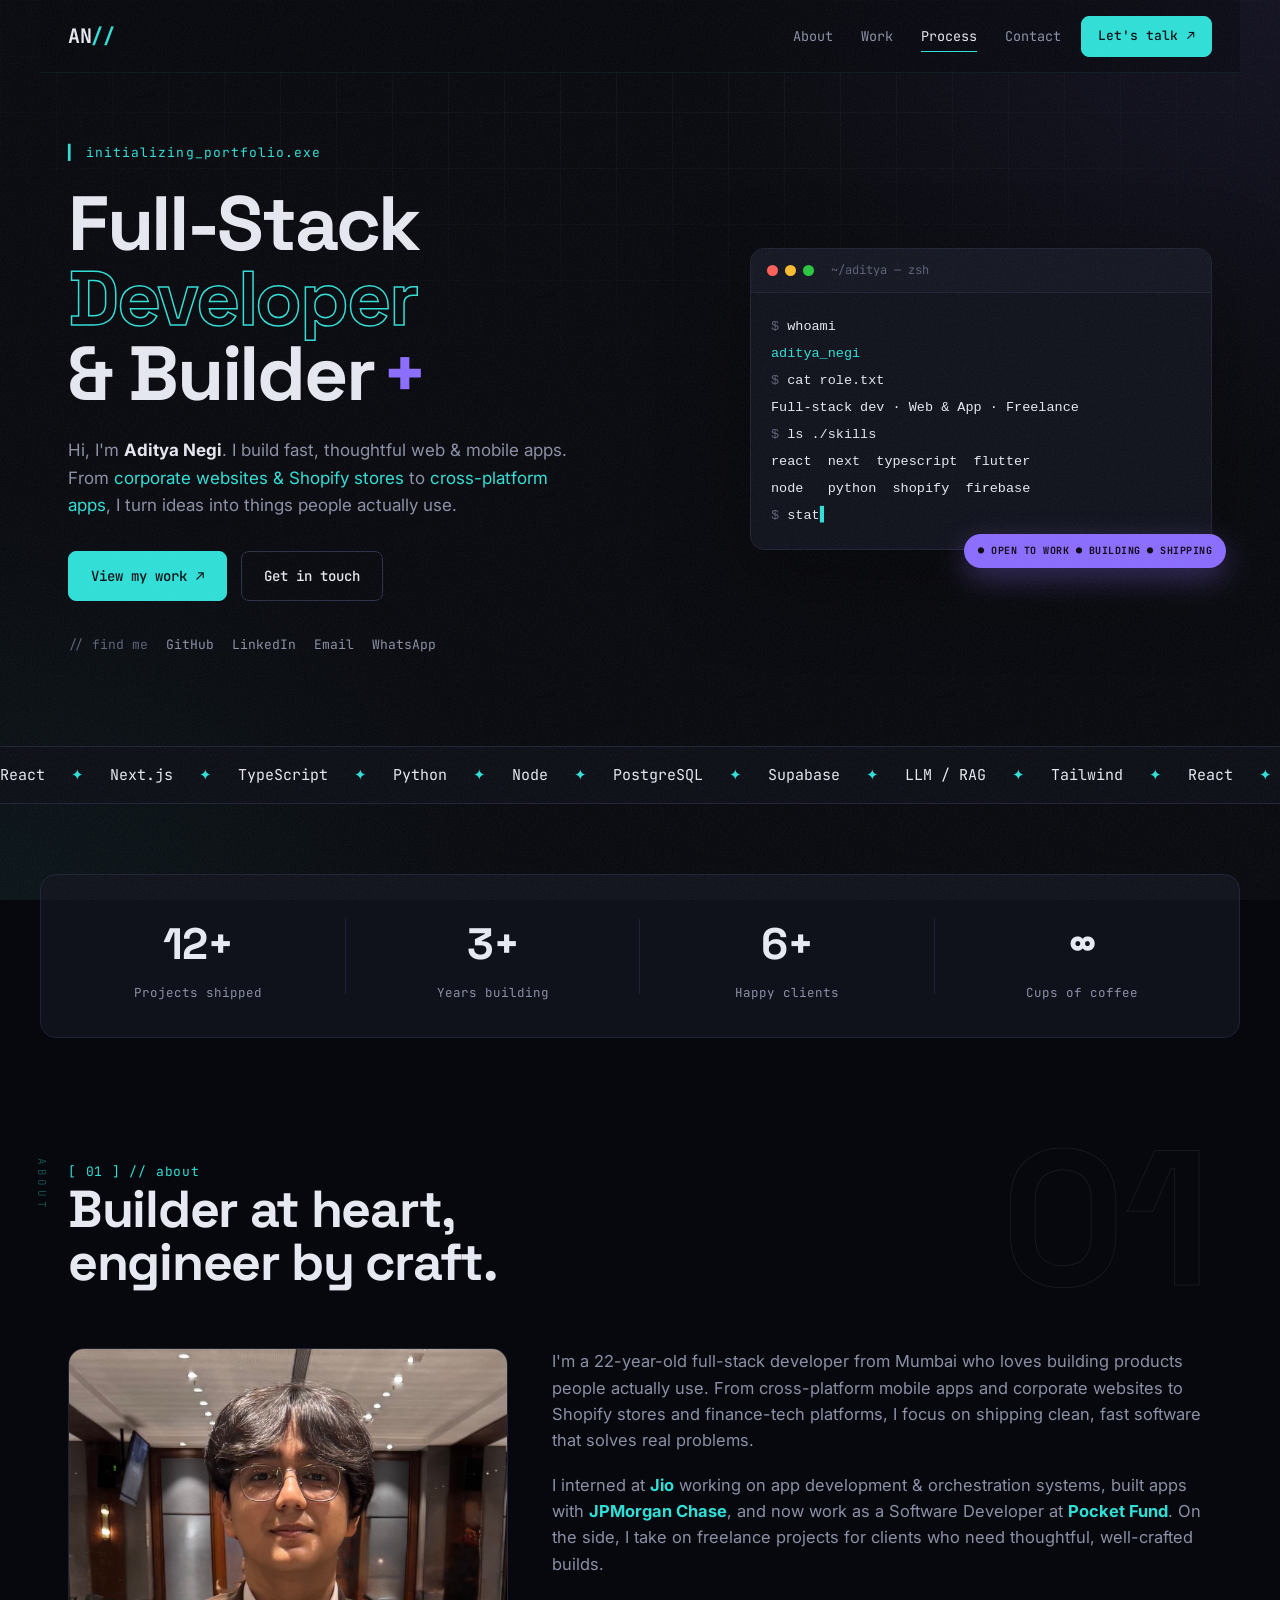
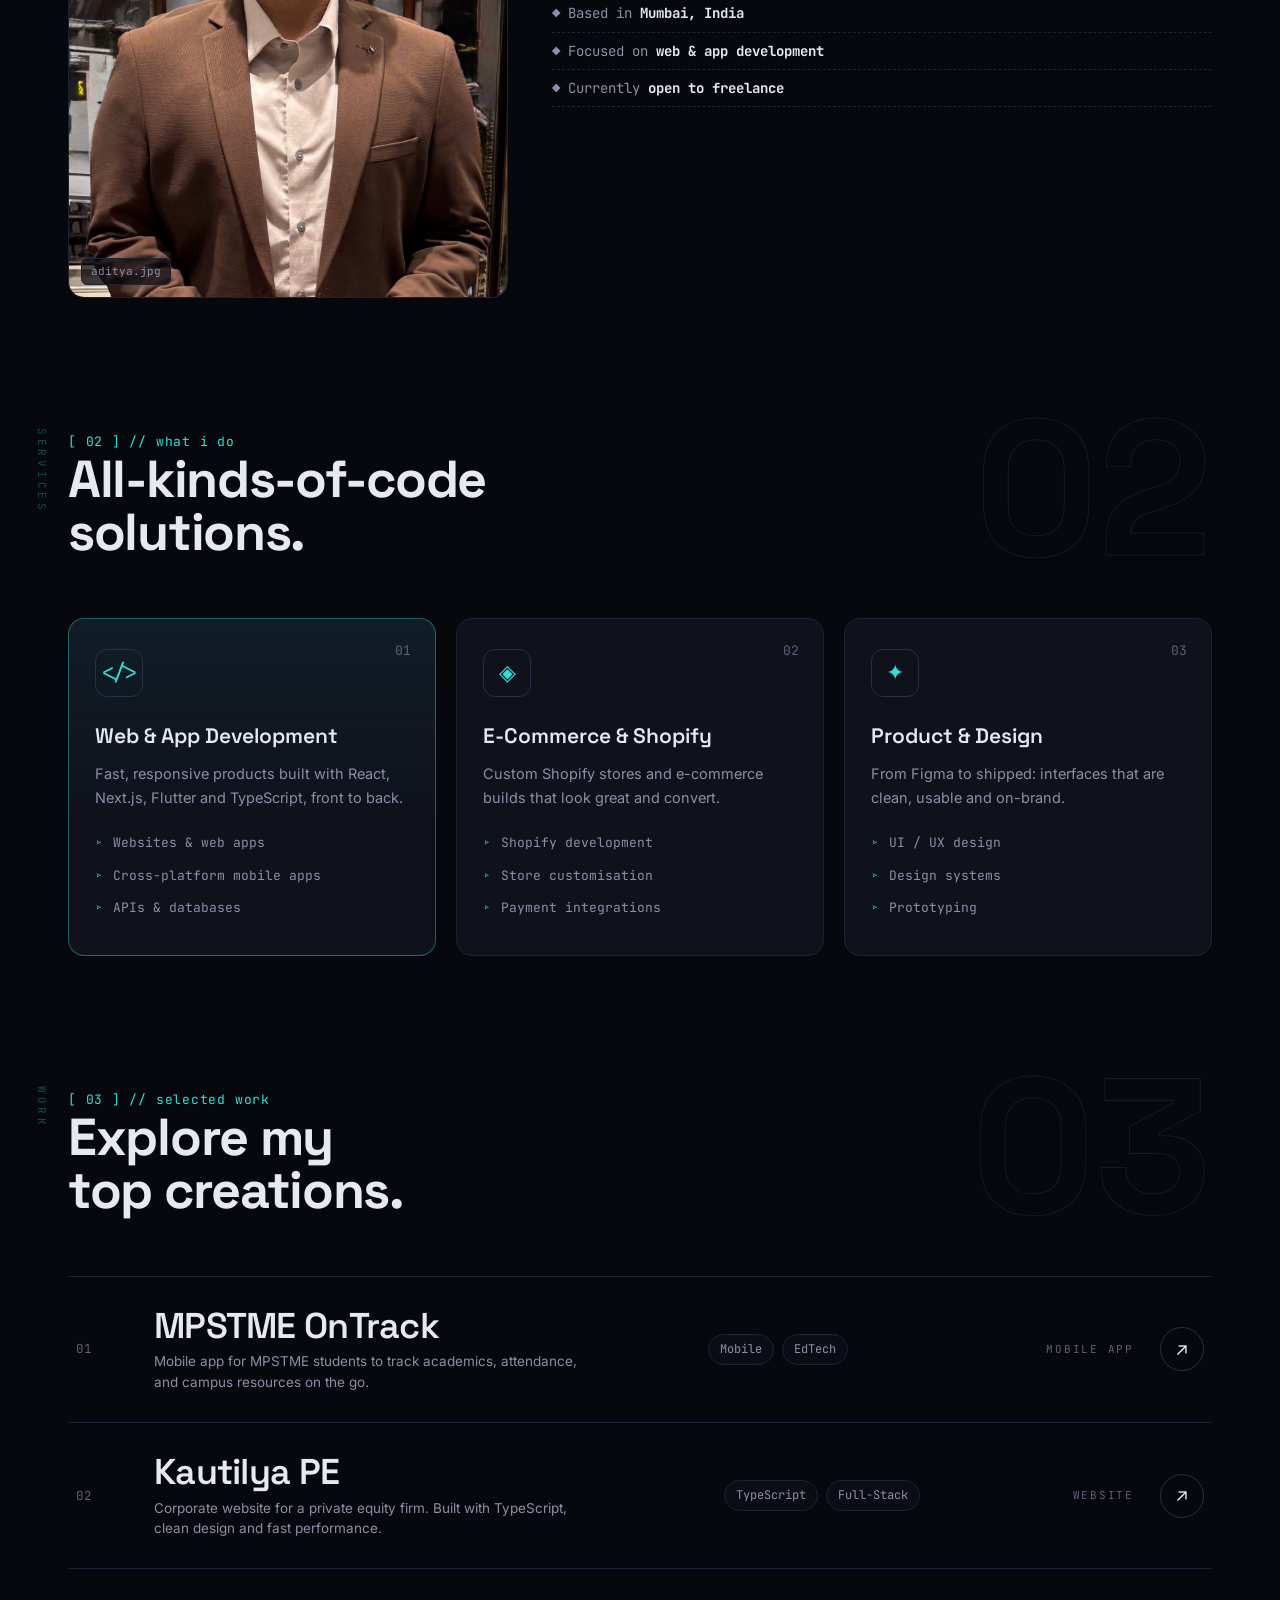
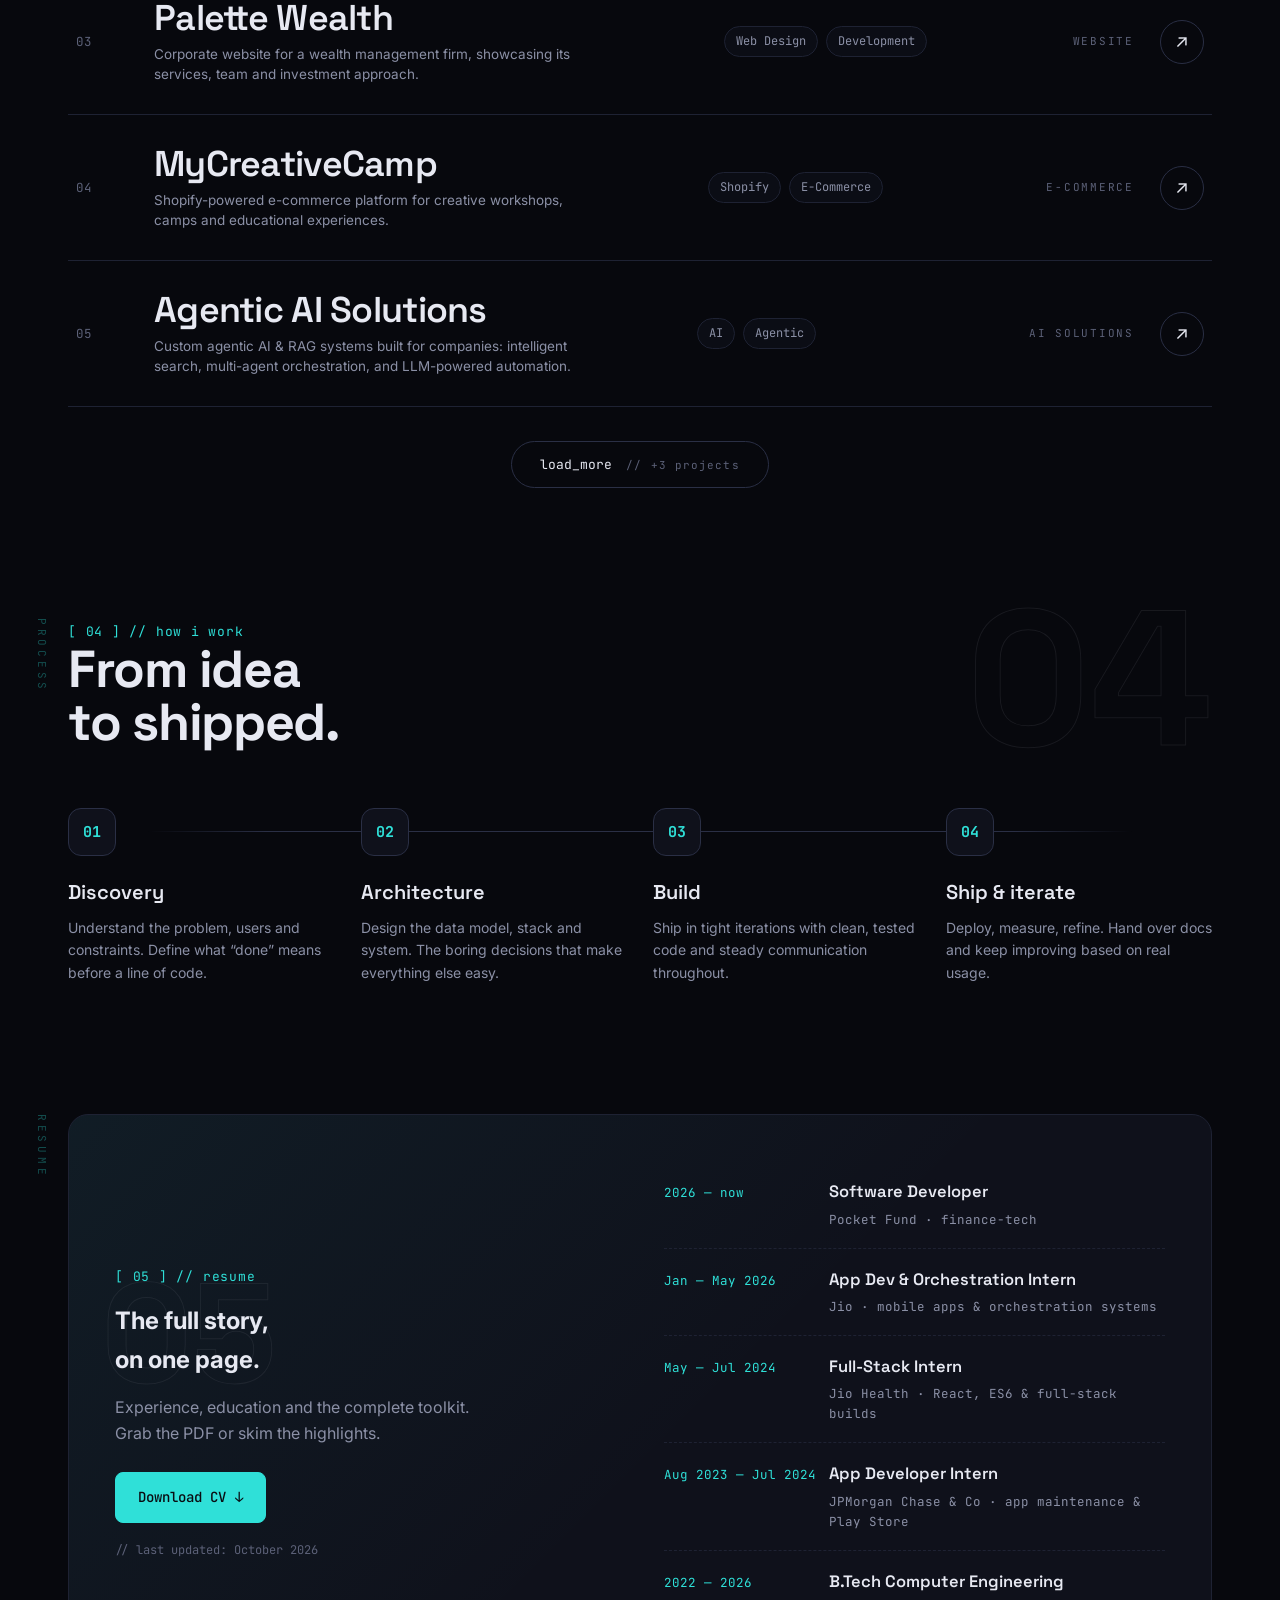
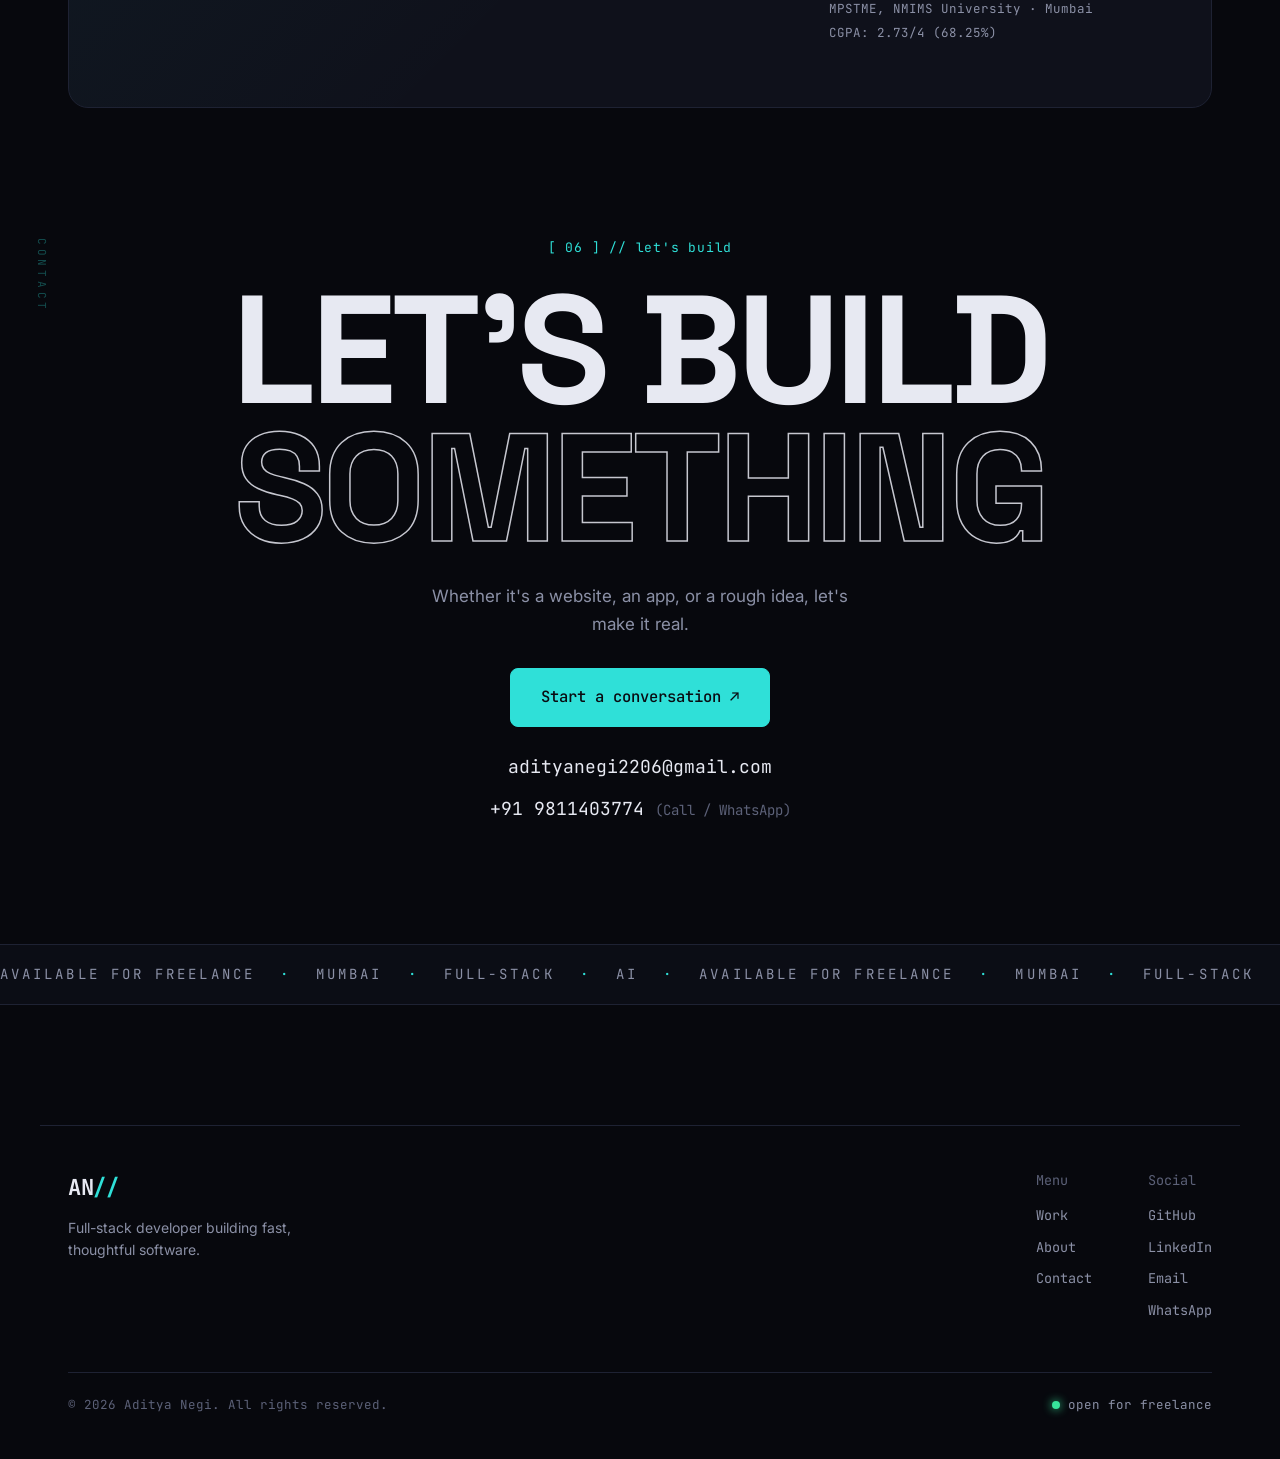
==== commit 8bb905d6: "Add Palette Wealth project and CGPA to portfolio and resume" ====
--- a/index.html
+++ b/index.html
@@ -220,9 +220,20 @@
         <span class="proj-row-type">WEBSITE</span>
         <span class="proj-link" aria-hidden="true">↗</span>
       </a>
+      <a href="https://palettewealth.com" target="_blank" rel="noopener" class="proj-row" data-preview="palettewealth.jpg">
+        <img class="proj-row-thumb" src="palettewealth.jpg" alt="Palette Wealth website" loading="lazy">
+        <span class="proj-row-idx" aria-hidden="true">03</span>
+        <div class="proj-row-main">
+          <h3>Palette Wealth</h3>
+          <p class="proj-row-desc">Corporate website for a wealth management firm, showcasing its services, team and investment approach.</p>
+        </div>
+        <div class="proj-row-tags"><span>Web Design</span><span>Development</span></div>
+        <span class="proj-row-type">WEBSITE</span>
+        <span class="proj-link" aria-hidden="true">↗</span>
+      </a>
       <a href="https://mycreativecamp.com" target="_blank" rel="noopener" class="proj-row" data-preview="mcc.jpg">
         <img class="proj-row-thumb" src="mcc.jpg" alt="MyCreativeCamp Shopify store" loading="lazy">
-        <span class="proj-row-idx" aria-hidden="true">03</span>
+        <span class="proj-row-idx" aria-hidden="true">04</span>
         <div class="proj-row-main">
           <h3>MyCreativeCamp</h3>
           <p class="proj-row-desc">Shopify-powered e-commerce platform for creative workshops, camps and educational experiences.</p>
@@ -233,7 +244,7 @@
       </a>
       <a href="agentic.html" class="proj-row" data-preview="ai_project.jpg">
         <img class="proj-row-thumb" src="ai_project.jpg" alt="Agentic AI solutions" loading="lazy">
-        <span class="proj-row-idx" aria-hidden="true">04</span>
+        <span class="proj-row-idx" aria-hidden="true">05</span>
         <div class="proj-row-main">
           <h3>Agentic AI Solutions</h3>
           <p class="proj-row-desc">Custom agentic AI &amp; RAG systems built for companies: intelligent search, multi-agent orchestration, and LLM-powered automation.</p>
@@ -244,7 +255,7 @@
       </a>
       <a href="https://lmmos.ai" target="_blank" rel="noopener" class="proj-row proj-row-more" data-preview="lmmos.jpg" hidden>
         <img class="proj-row-thumb" src="lmmos.jpg" alt="PE OS dashboard" loading="lazy">
-        <span class="proj-row-idx" aria-hidden="true">05</span>
+        <span class="proj-row-idx" aria-hidden="true">06</span>
         <div class="proj-row-main">
           <h3>PE OS</h3>
           <p class="proj-row-desc">AI-native operating system for private equity: automated deal flow analysis, institutional CRM and portfolio intelligence.</p>
@@ -255,7 +266,7 @@
       </a>
       <a href="https://arenaze.com" target="_blank" rel="noopener" class="proj-row proj-row-more" data-preview="arenaze.jpg" hidden>
         <img class="proj-row-thumb" src="arenaze.jpg" alt="Arenaze platform" loading="lazy">
-        <span class="proj-row-idx" aria-hidden="true">06</span>
+        <span class="proj-row-idx" aria-hidden="true">07</span>
         <div class="proj-row-main">
           <h3>Arenaze</h3>
           <p class="proj-row-desc">Operator console for gaming cafés: live device monitoring, bookings, slot availability and billing on a double-booking-safe Postgres backend.</p>
@@ -266,7 +277,7 @@
       </a>
       <a href="https://play.google.com/store/apps/details?id=com.team_vision.audio_library&amp;hl=en_IN" target="_blank" rel="noopener" class="proj-row proj-row-more" data-preview="teamvision.jpg" hidden>
         <img class="proj-row-thumb" src="teamvision.jpg" alt="Team Vision Audio Library" loading="lazy">
-        <span class="proj-row-idx" aria-hidden="true">07</span>
+        <span class="proj-row-idx" aria-hidden="true">08</span>
         <div class="proj-row-main">
           <h3>Team Vision Audio Library</h3>
           <p class="proj-row-desc">Audiobook library for the visually challenged, built for the Team Vision Foundation NGO through JPMorgan's Code for Good. 4.9★ on the Play Store, 1K+ downloads.</p>
@@ -324,7 +335,7 @@
         <h2>The full story,<br>on one page.</h2>
         <p>Experience, education and the complete toolkit. Grab the PDF or skim the highlights.</p>
         <a href="AdityaNegiCV.pdf" class="btn" download>Download CV <span class="arrow">↓</span></a>
-        <span class="resume-upd">// last updated: July 2026</span>
+        <span class="resume-upd">// last updated: October 2026</span>
       </div>
       <div class="resume-right">
         <div class="exp">
@@ -346,7 +357,7 @@
           </div>
           <div class="exp-row">
             <span class="exp-yr">2022 — 2026</span>
-            <div><b>B.Tech Computer Engineering</b><small>MPSTME, NMIMS University · Mumbai</small></div>
+            <div><b>B.Tech Computer Engineering</b><small>MPSTME, NMIMS University · Mumbai</small><small>CGPA: 2.73/4 (68.25%)</small></div>
           </div>
         </div>
       </div>
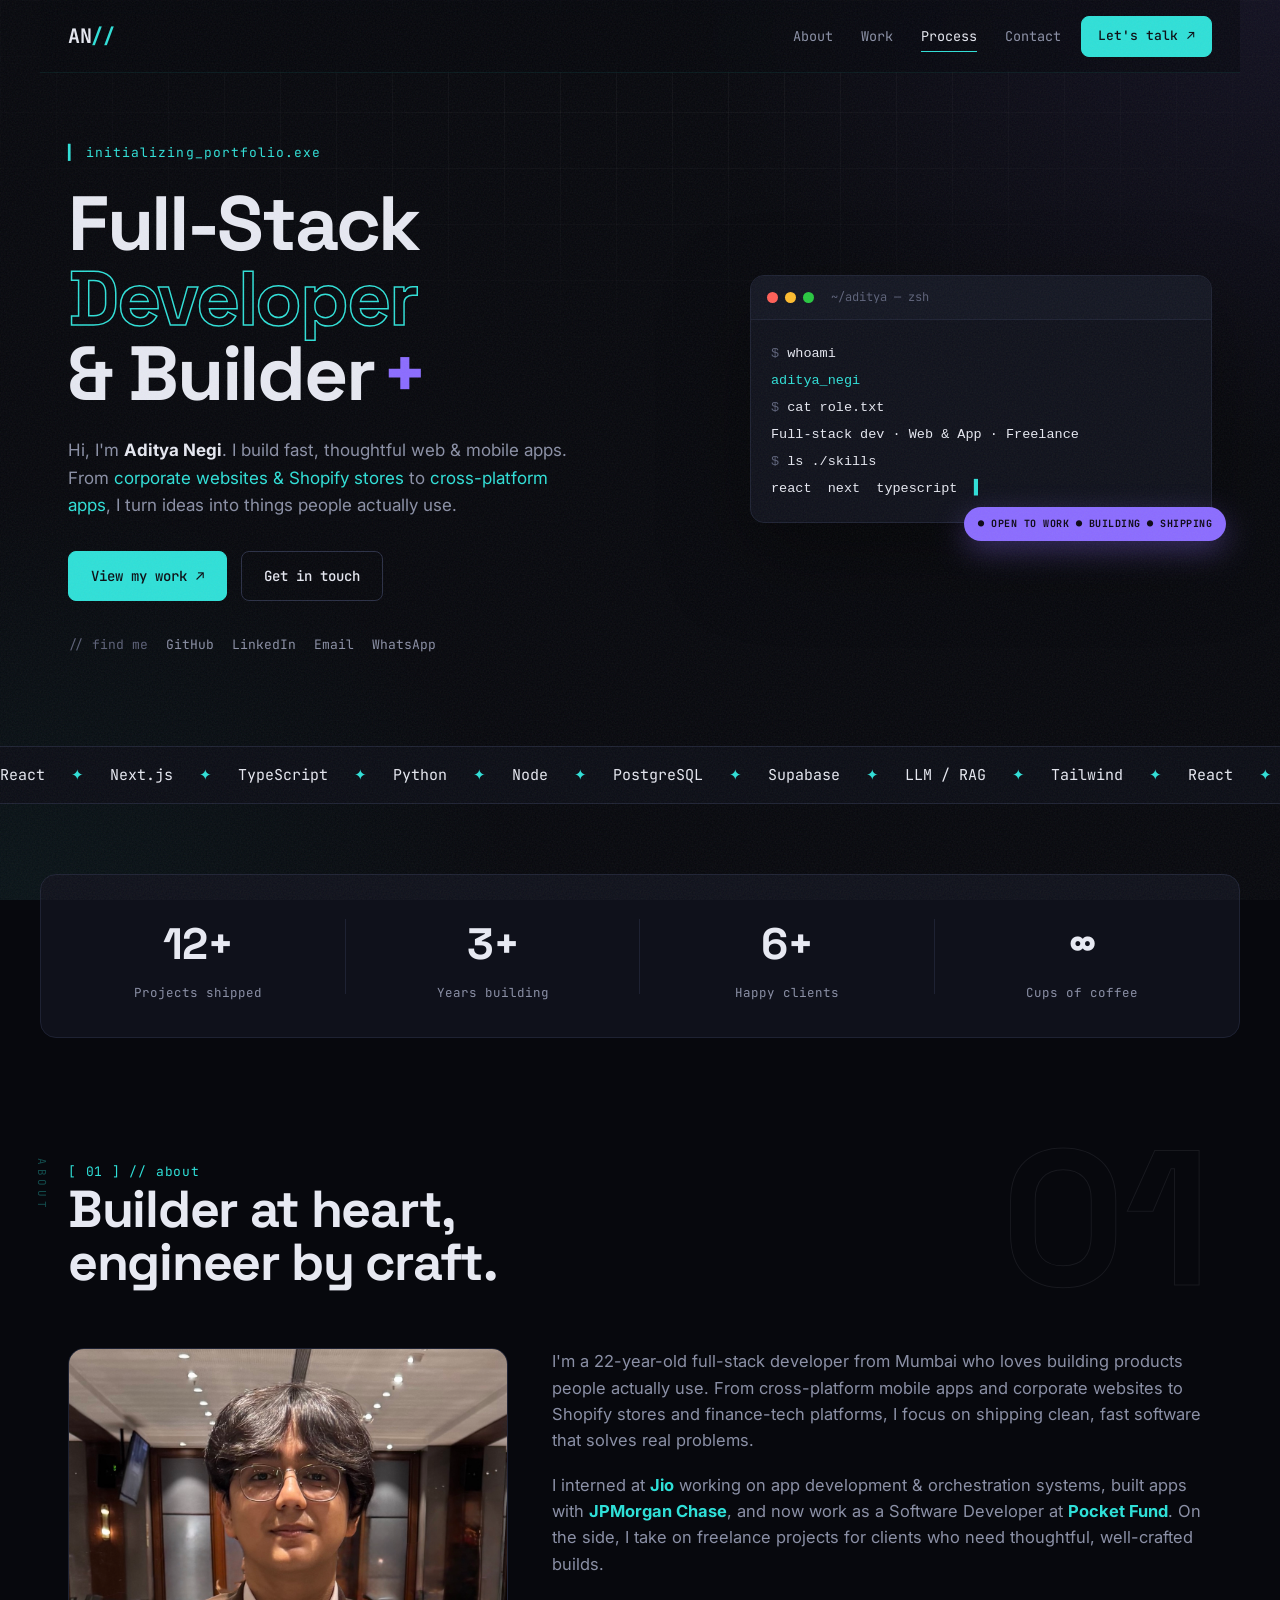
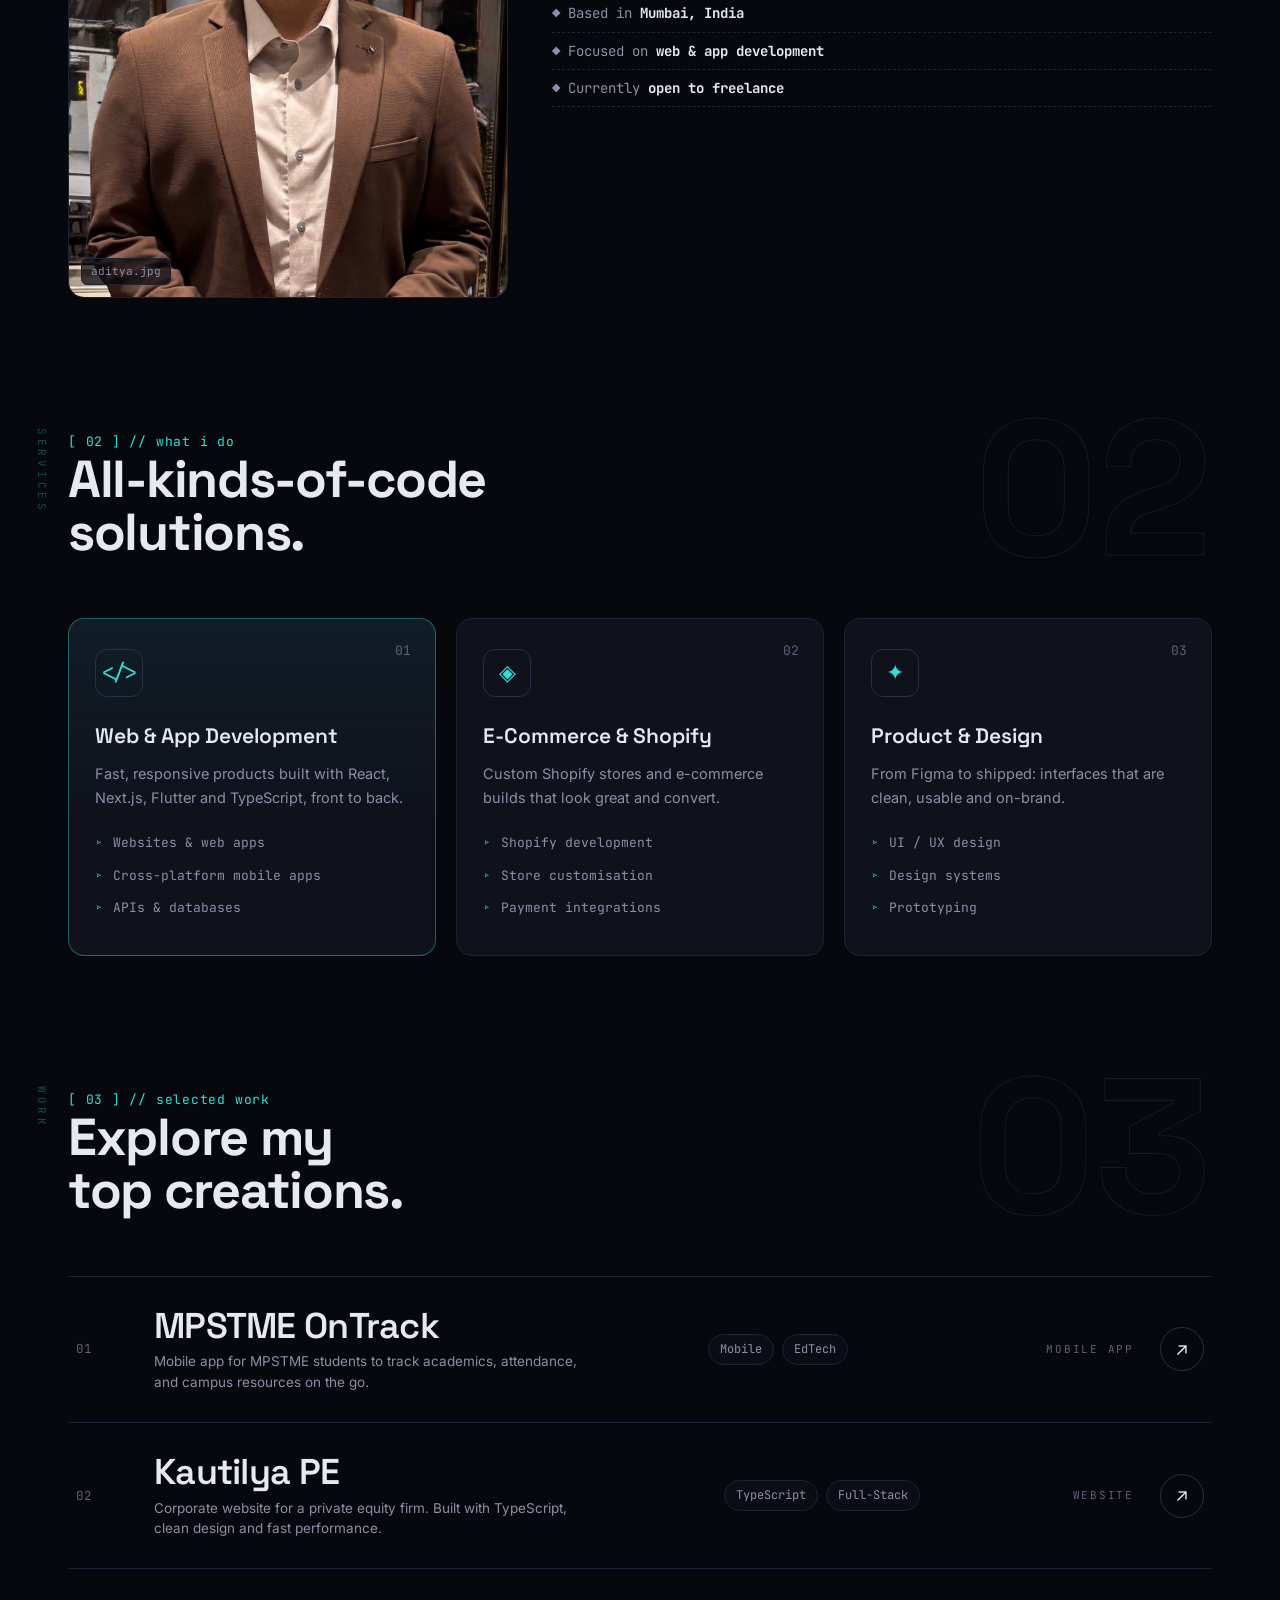
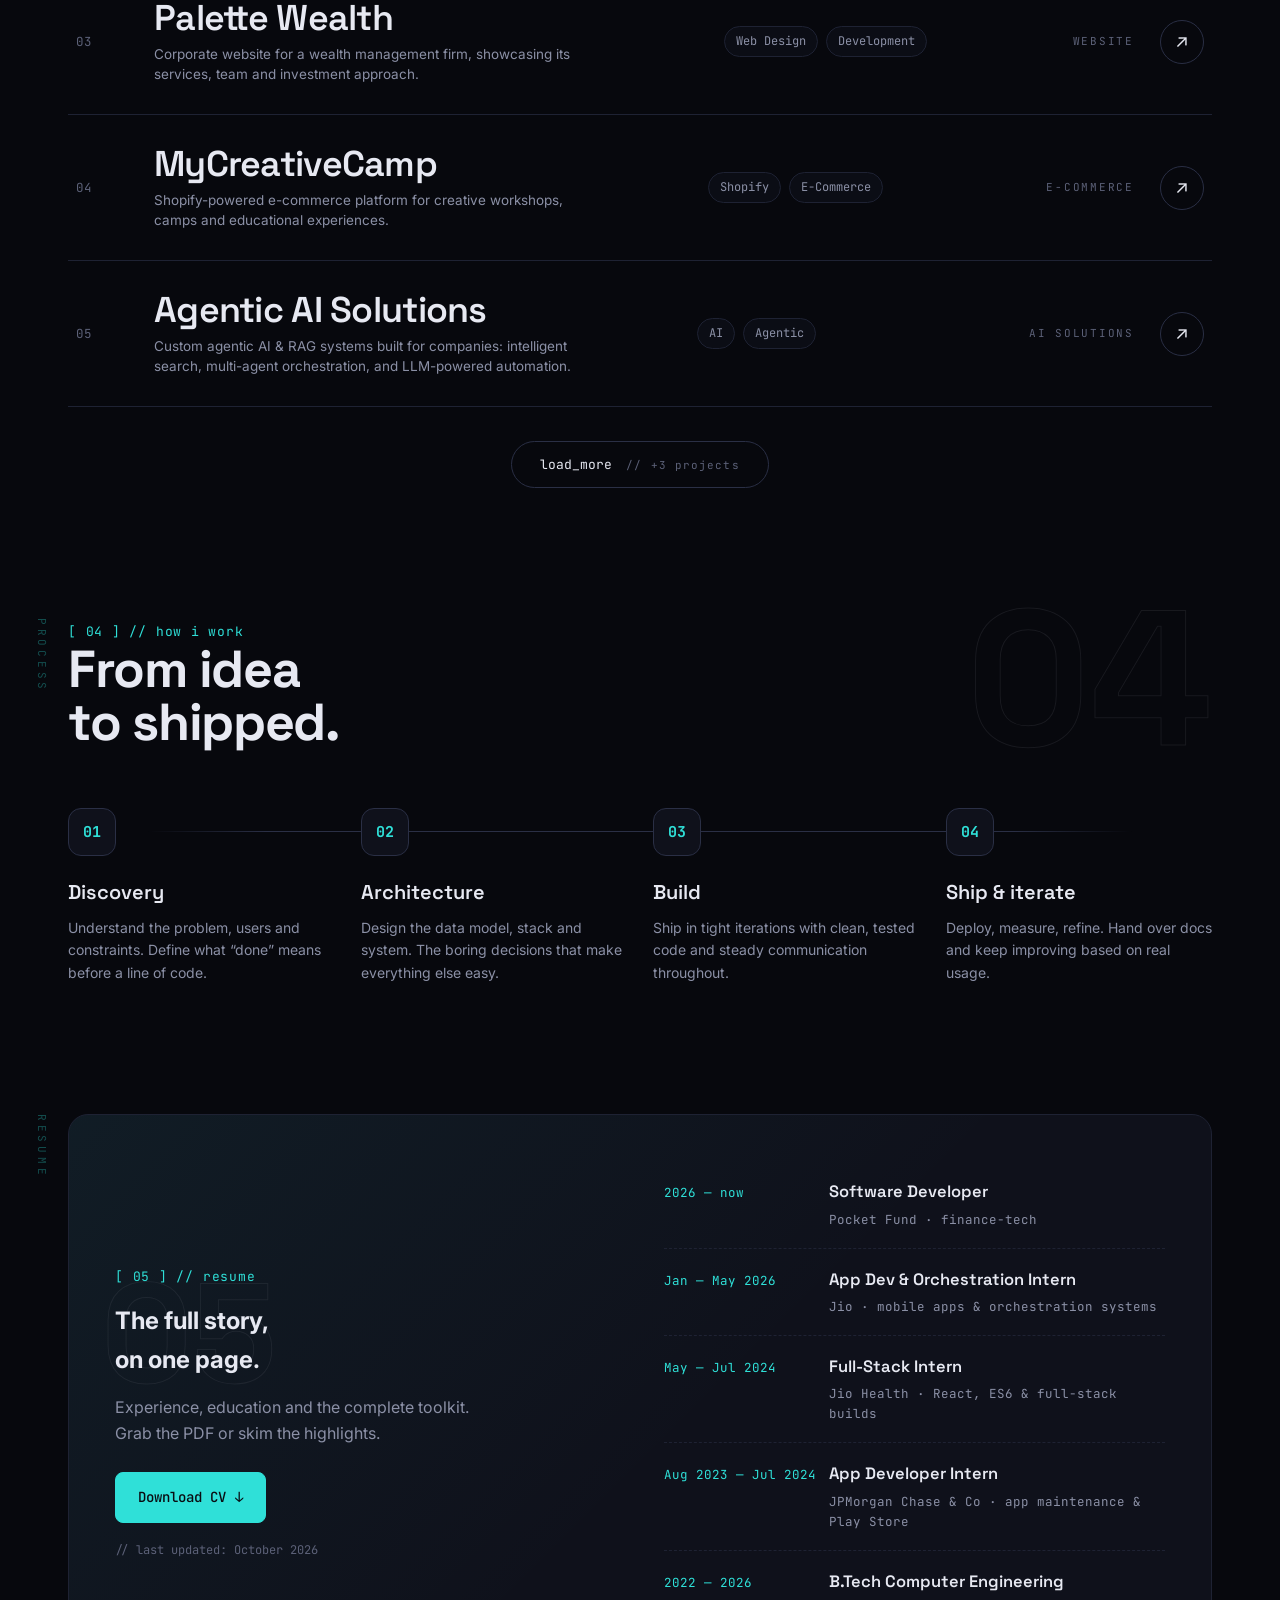
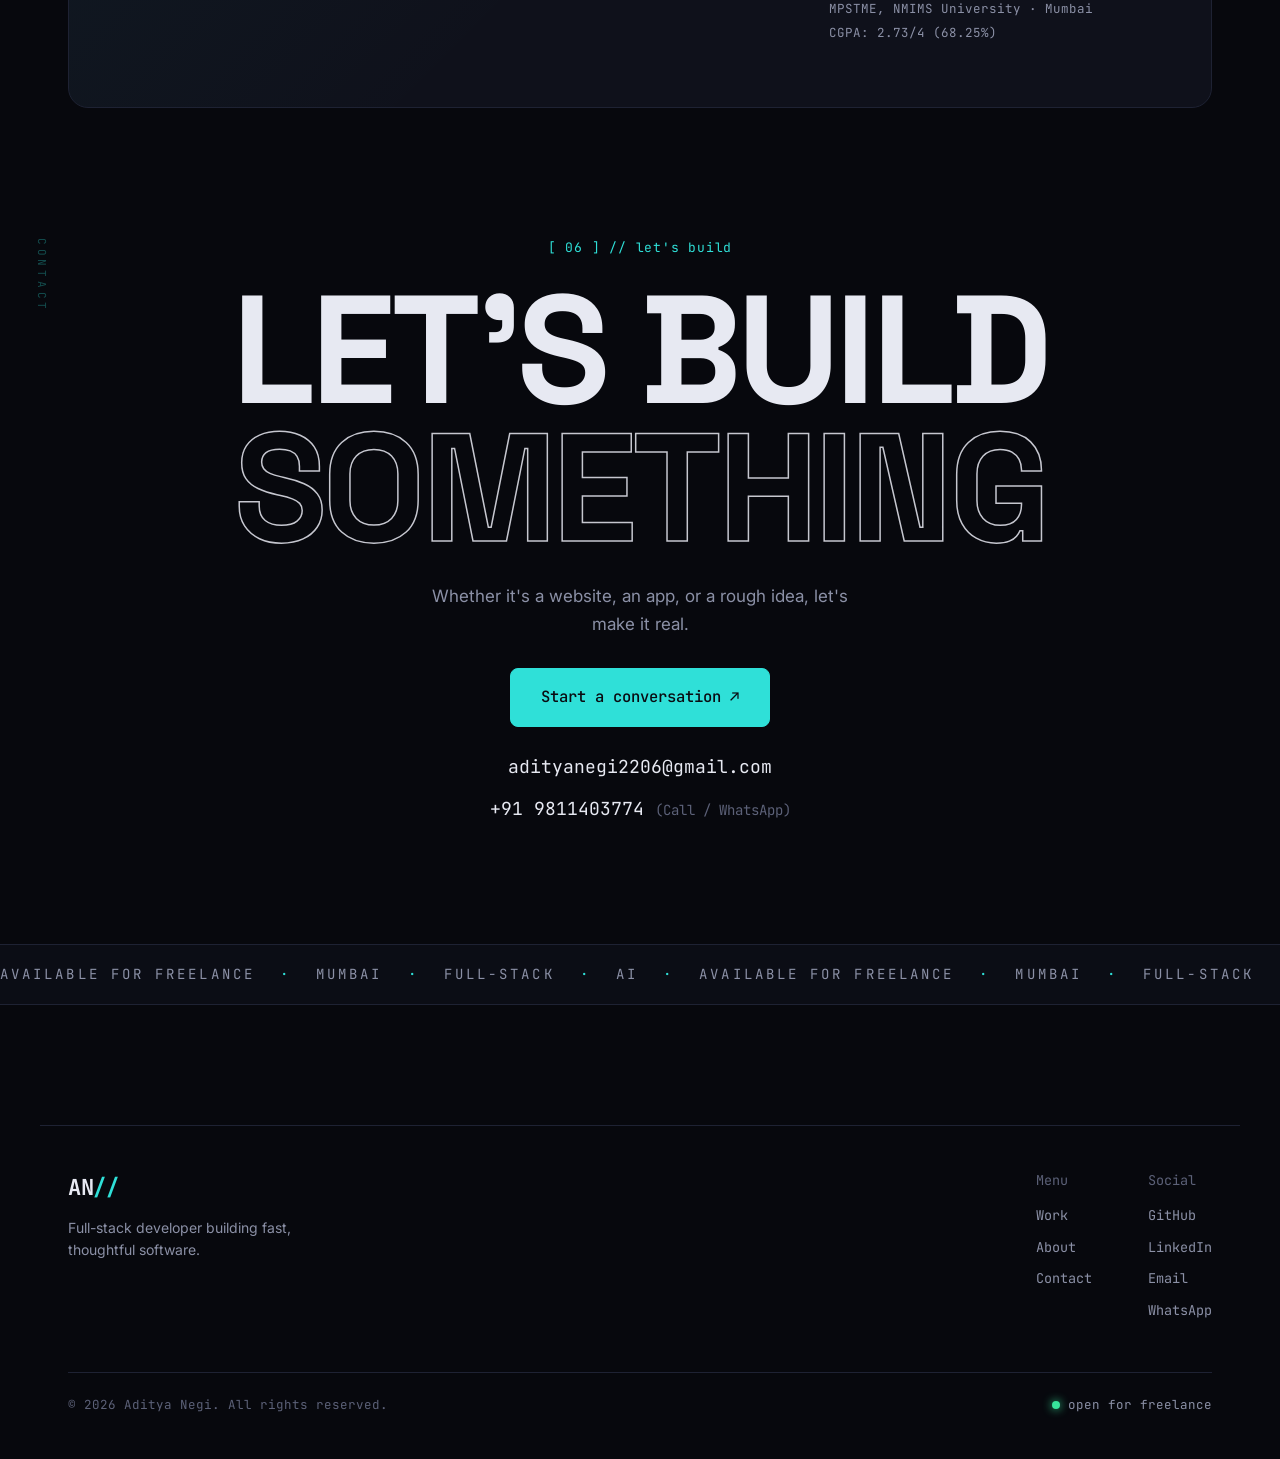
==== commit 7676d902: "Update PE OS website link to avise.io" ====
--- a/index.html
+++ b/index.html
@@ -253,7 +253,7 @@
         <span class="proj-row-type">AI SOLUTIONS</span>
         <span class="proj-link" aria-hidden="true">↗</span>
       </a>
-      <a href="https://lmmos.ai" target="_blank" rel="noopener" class="proj-row proj-row-more" data-preview="lmmos.jpg" hidden>
+      <a href="https://avise.io" target="_blank" rel="noopener" class="proj-row proj-row-more" data-preview="lmmos.jpg" hidden>
         <img class="proj-row-thumb" src="lmmos.jpg" alt="PE OS dashboard" loading="lazy">
         <span class="proj-row-idx" aria-hidden="true">06</span>
         <div class="proj-row-main">
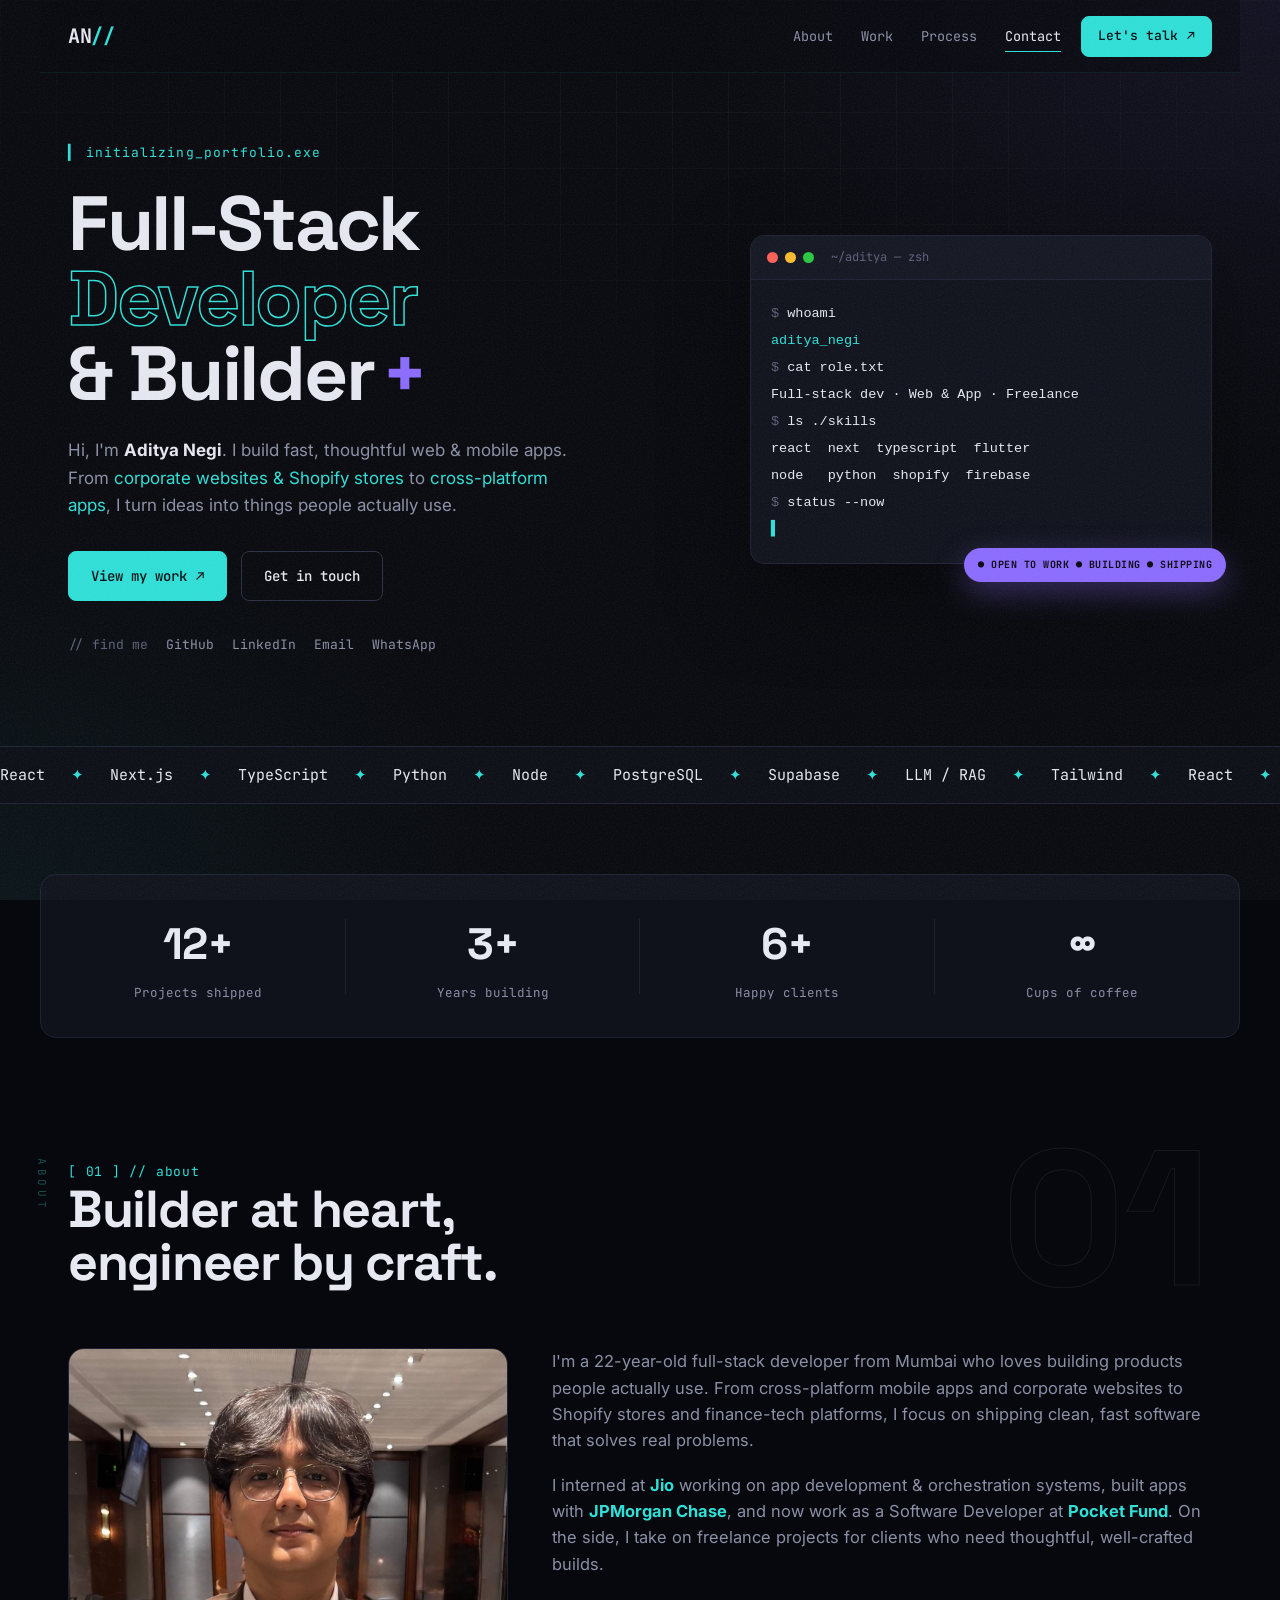
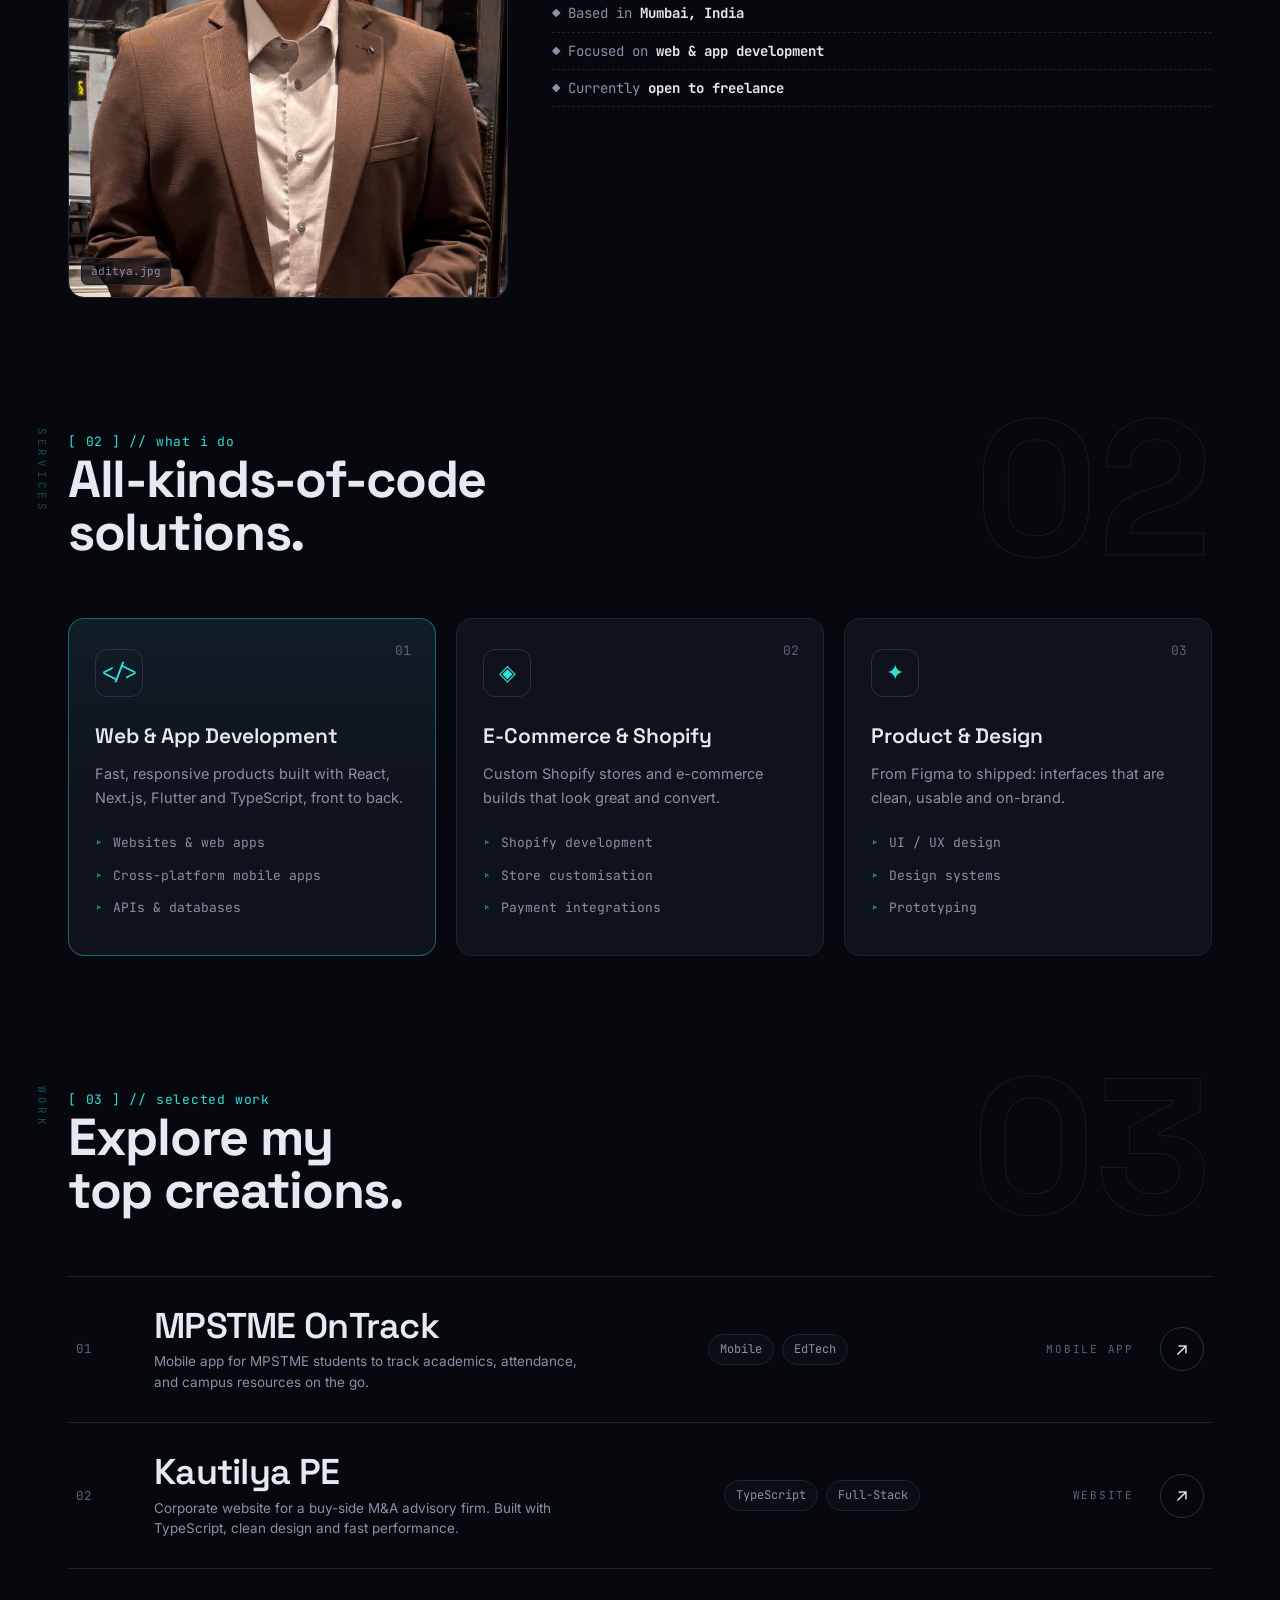
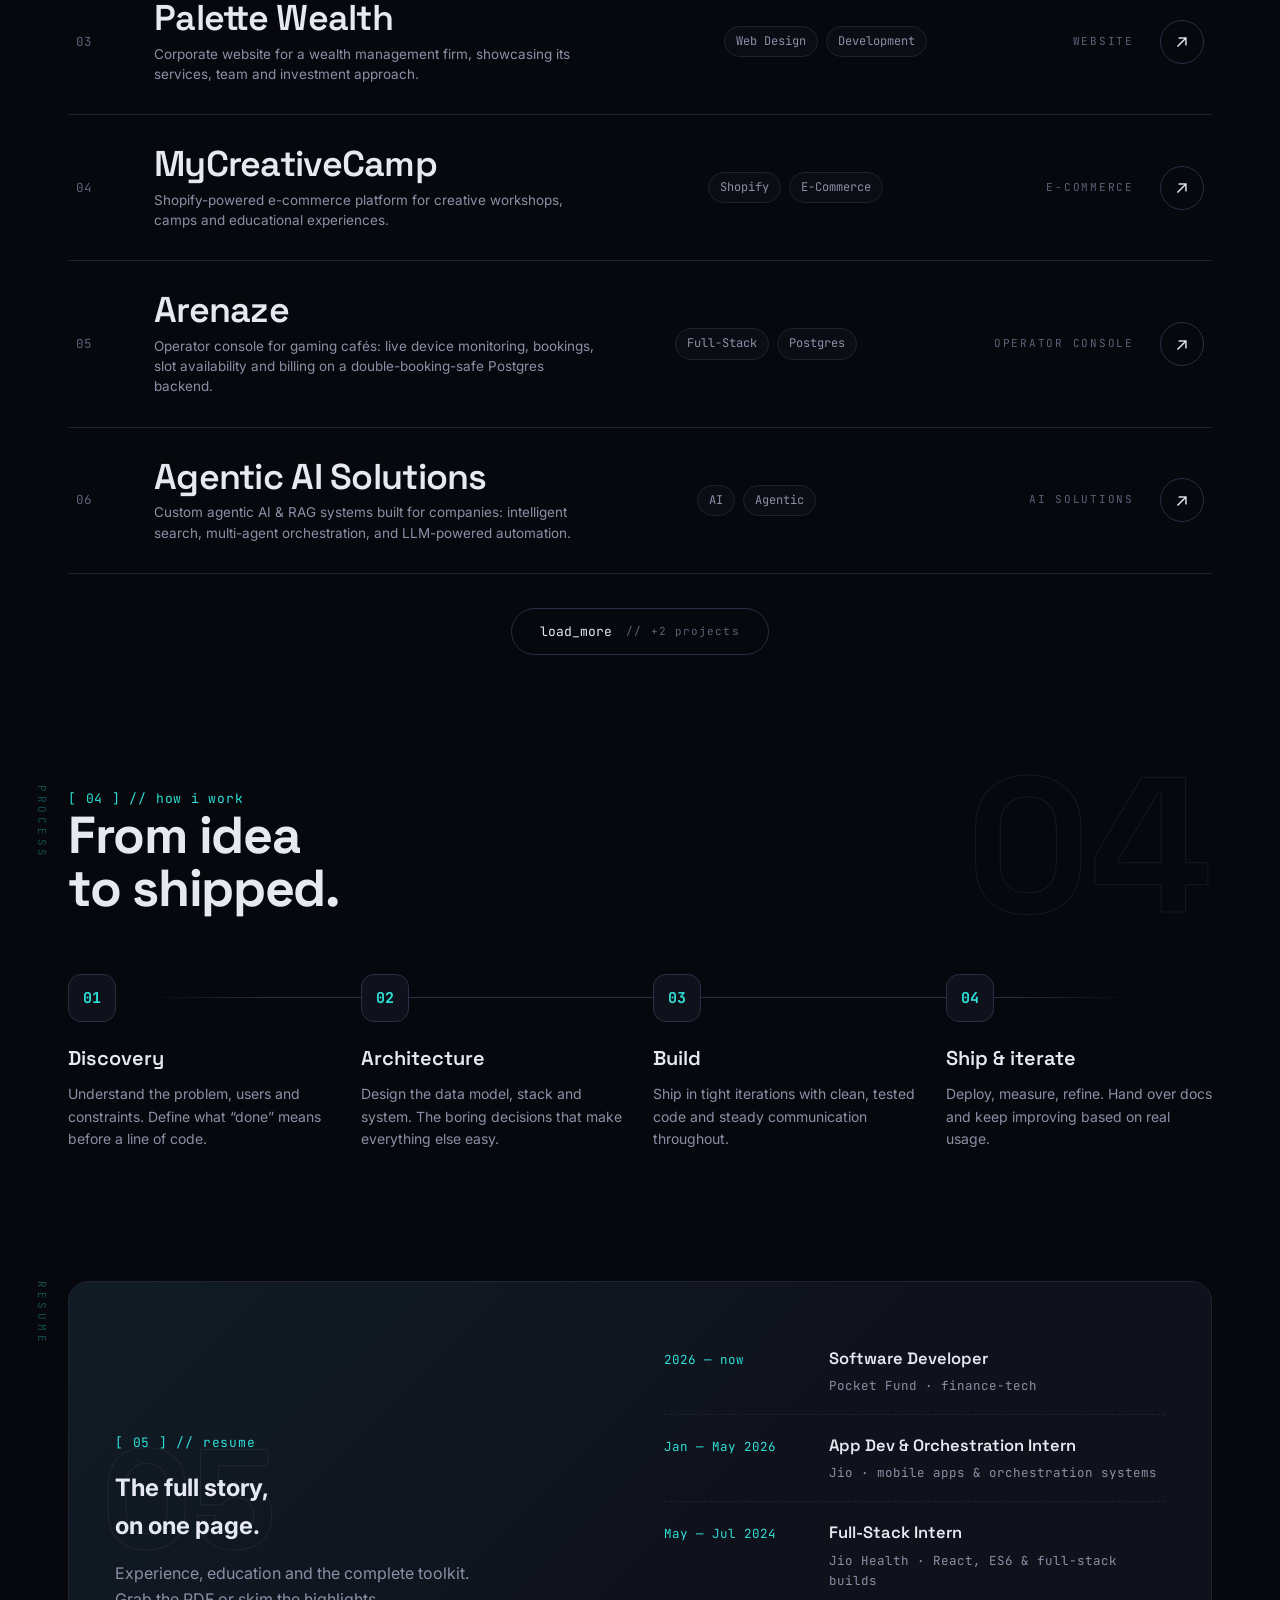
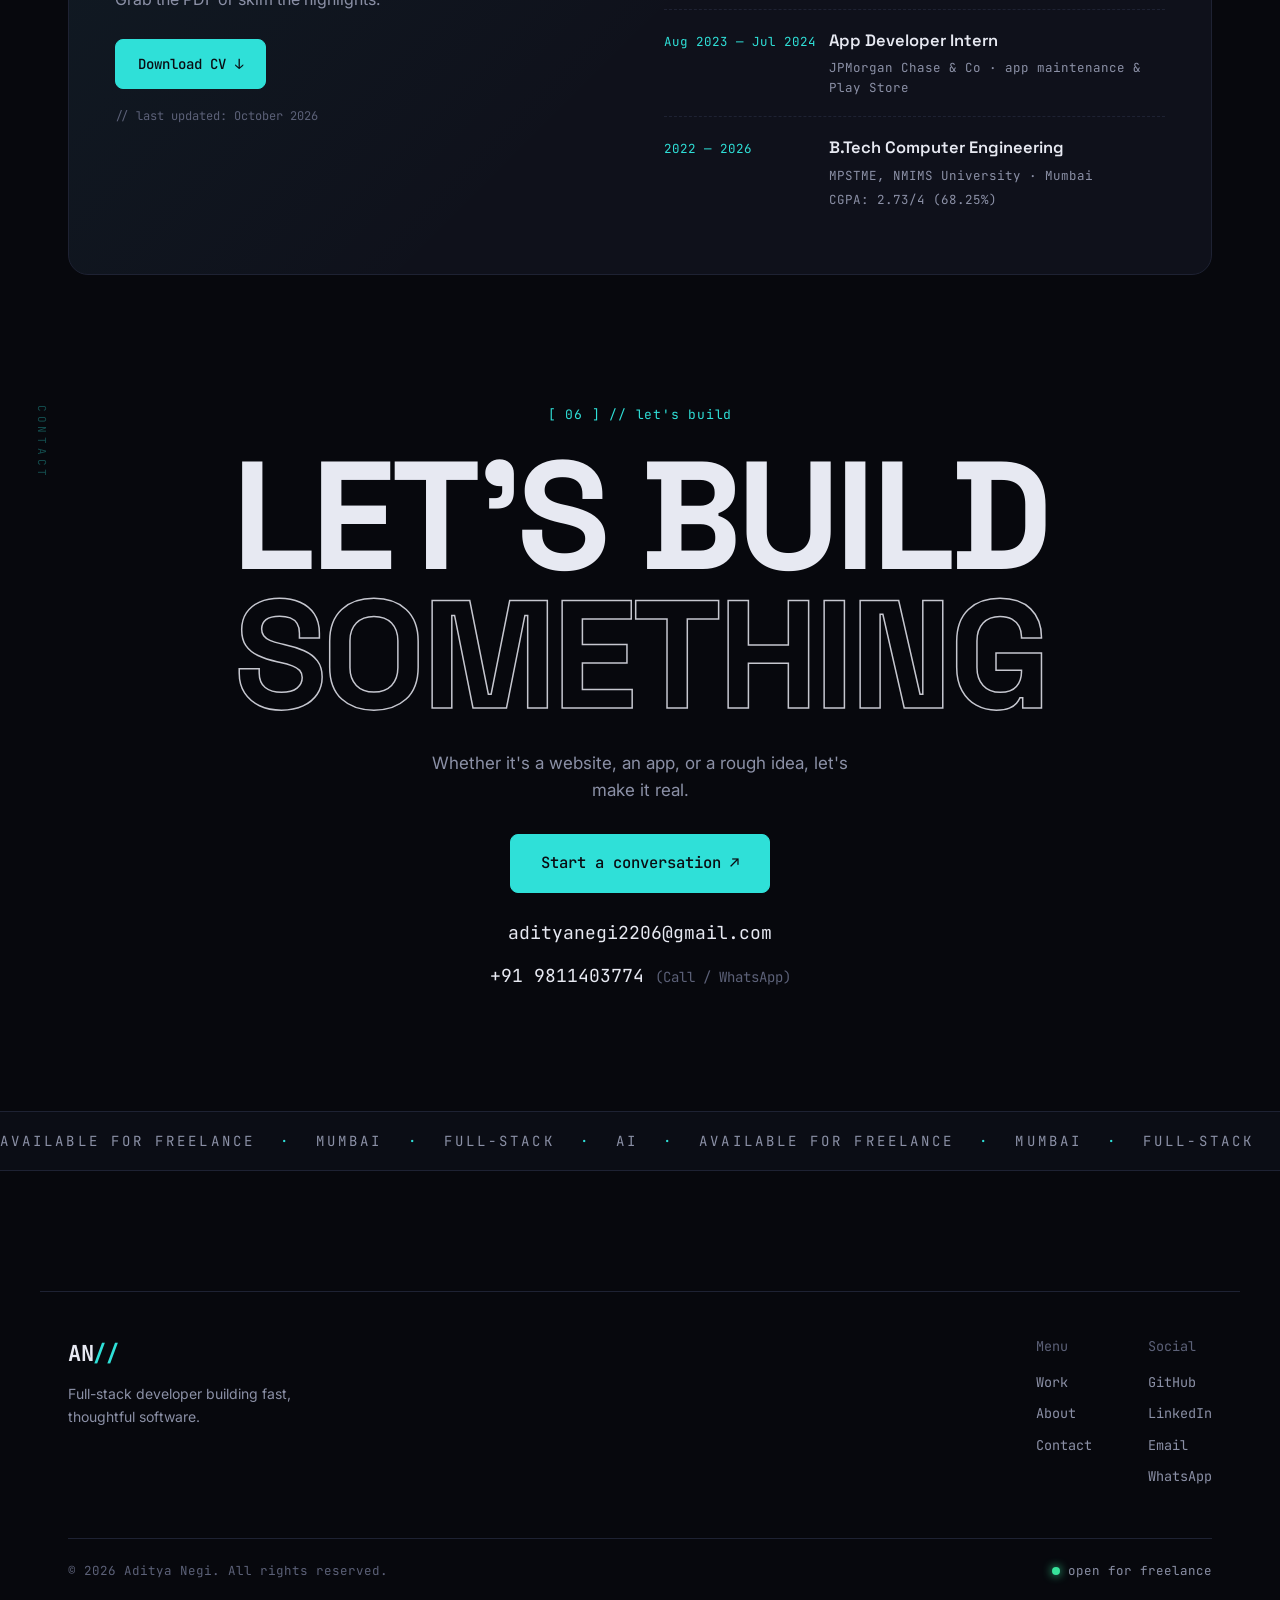
==== commit adc4fa48: "Make resume links clickable and refresh project previews" ====
--- a/index.html
+++ b/index.html
@@ -209,12 +209,12 @@
         <span class="proj-row-type">MOBILE APP</span>
         <span class="proj-link" aria-hidden="true">↗</span>
       </button>
-      <a href="https://kautilya-pe.com" target="_blank" rel="noopener" class="proj-row" data-preview="kautilya.jpg">
+      <a href="https://kautilya.pe" target="_blank" rel="noopener" class="proj-row" data-preview="kautilya.jpg">
         <img class="proj-row-thumb" src="kautilya.jpg" alt="Kautilya PE website" loading="lazy">
         <span class="proj-row-idx" aria-hidden="true">02</span>
         <div class="proj-row-main">
           <h3>Kautilya PE</h3>
-          <p class="proj-row-desc">Corporate website for a private equity firm. Built with TypeScript, clean design and fast performance.</p>
+          <p class="proj-row-desc">Corporate website for a buy-side M&amp;A advisory firm. Built with TypeScript, clean design and fast performance.</p>
         </div>
         <div class="proj-row-tags"><span>TypeScript</span><span>Full-Stack</span></div>
         <span class="proj-row-type">WEBSITE</span>
@@ -242,9 +242,20 @@
         <span class="proj-row-type">E-COMMERCE</span>
         <span class="proj-link" aria-hidden="true">↗</span>
       </a>
+      <a href="https://arenaze.com" target="_blank" rel="noopener" class="proj-row" data-preview="arenaze.jpg">
+        <img class="proj-row-thumb" src="arenaze.jpg" alt="Arenaze platform" loading="lazy">
+        <span class="proj-row-idx" aria-hidden="true">05</span>
+        <div class="proj-row-main">
+          <h3>Arenaze</h3>
+          <p class="proj-row-desc">Operator console for gaming cafés: live device monitoring, bookings, slot availability and billing on a double-booking-safe Postgres backend.</p>
+        </div>
+        <div class="proj-row-tags"><span>Full-Stack</span><span>Postgres</span></div>
+        <span class="proj-row-type">OPERATOR CONSOLE</span>
+        <span class="proj-link" aria-hidden="true">↗</span>
+      </a>
       <a href="agentic.html" class="proj-row" data-preview="ai_project.jpg">
         <img class="proj-row-thumb" src="ai_project.jpg" alt="Agentic AI solutions" loading="lazy">
-        <span class="proj-row-idx" aria-hidden="true">05</span>
+        <span class="proj-row-idx" aria-hidden="true">06</span>
         <div class="proj-row-main">
           <h3>Agentic AI Solutions</h3>
           <p class="proj-row-desc">Custom agentic AI &amp; RAG systems built for companies: intelligent search, multi-agent orchestration, and LLM-powered automation.</p>
@@ -253,26 +264,15 @@
         <span class="proj-row-type">AI SOLUTIONS</span>
         <span class="proj-link" aria-hidden="true">↗</span>
       </a>
-      <a href="https://avise.io" target="_blank" rel="noopener" class="proj-row proj-row-more" data-preview="lmmos.jpg" hidden>
-        <img class="proj-row-thumb" src="lmmos.jpg" alt="PE OS dashboard" loading="lazy">
-        <span class="proj-row-idx" aria-hidden="true">06</span>
-        <div class="proj-row-main">
-          <h3>PE OS</h3>
-          <p class="proj-row-desc">AI-native operating system for private equity: automated deal flow analysis, institutional CRM and portfolio intelligence.</p>
+      <a href="https://avise.io" target="_blank" rel="noopener" class="proj-row proj-row-more" data-preview="avise.jpg" hidden>
+        <img class="proj-row-thumb" src="avise.jpg" alt="Avise deal flow platform website" loading="lazy">
+        <span class="proj-row-idx" aria-hidden="true">07</span>
+        <div class="proj-row-main">
+          <h3>Avise (PE OS)</h3>
+          <p class="proj-row-desc">Deal flow platform for private equity teams and search funds: pipelines, CRM, data rooms and AI-powered financial analysis.</p>
         </div>
         <div class="proj-row-tags"><span>AI</span><span>FinTech</span></div>
         <span class="proj-row-type">SAAS PLATFORM</span>
-        <span class="proj-link" aria-hidden="true">↗</span>
-      </a>
-      <a href="https://arenaze.com" target="_blank" rel="noopener" class="proj-row proj-row-more" data-preview="arenaze.jpg" hidden>
-        <img class="proj-row-thumb" src="arenaze.jpg" alt="Arenaze platform" loading="lazy">
-        <span class="proj-row-idx" aria-hidden="true">07</span>
-        <div class="proj-row-main">
-          <h3>Arenaze</h3>
-          <p class="proj-row-desc">Operator console for gaming cafés: live device monitoring, bookings, slot availability and billing on a double-booking-safe Postgres backend.</p>
-        </div>
-        <div class="proj-row-tags"><span>Full-Stack</span><span>Postgres</span></div>
-        <span class="proj-row-type">OPERATOR CONSOLE</span>
         <span class="proj-link" aria-hidden="true">↗</span>
       </a>
       <a href="https://play.google.com/store/apps/details?id=com.team_vision.audio_library&amp;hl=en_IN" target="_blank" rel="noopener" class="proj-row proj-row-more" data-preview="teamvision.jpg" hidden>
@@ -287,7 +287,7 @@
         <span class="proj-link" aria-hidden="true">↗</span>
       </a>
     </div>
-    <button type="button" class="proj-more-btn" id="projMore">load_more<span class="proj-more-count">// +3 projects</span></button>
+    <button type="button" class="proj-more-btn" id="projMore">load_more<span class="proj-more-count">// +2 projects</span></button>
   </section>
 
   <!-- cursor-following project preview (pointer:fine only) -->
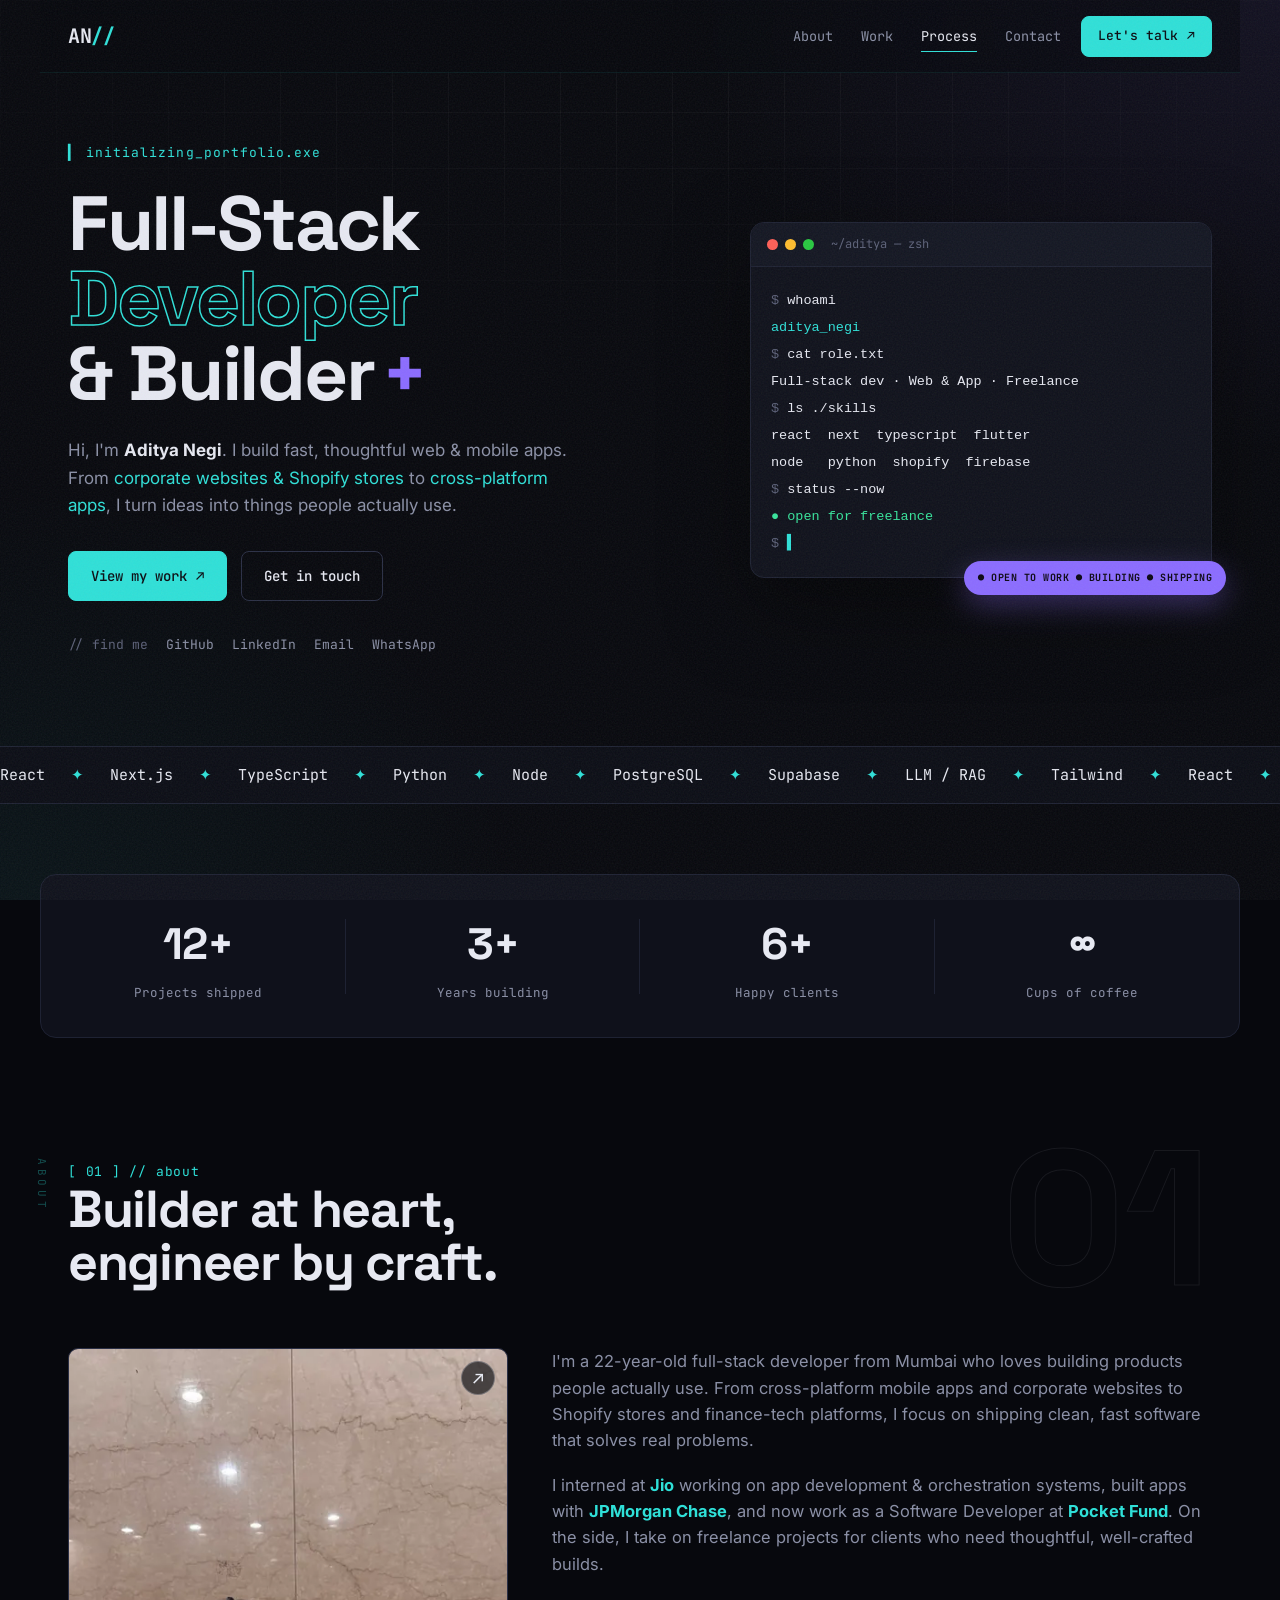
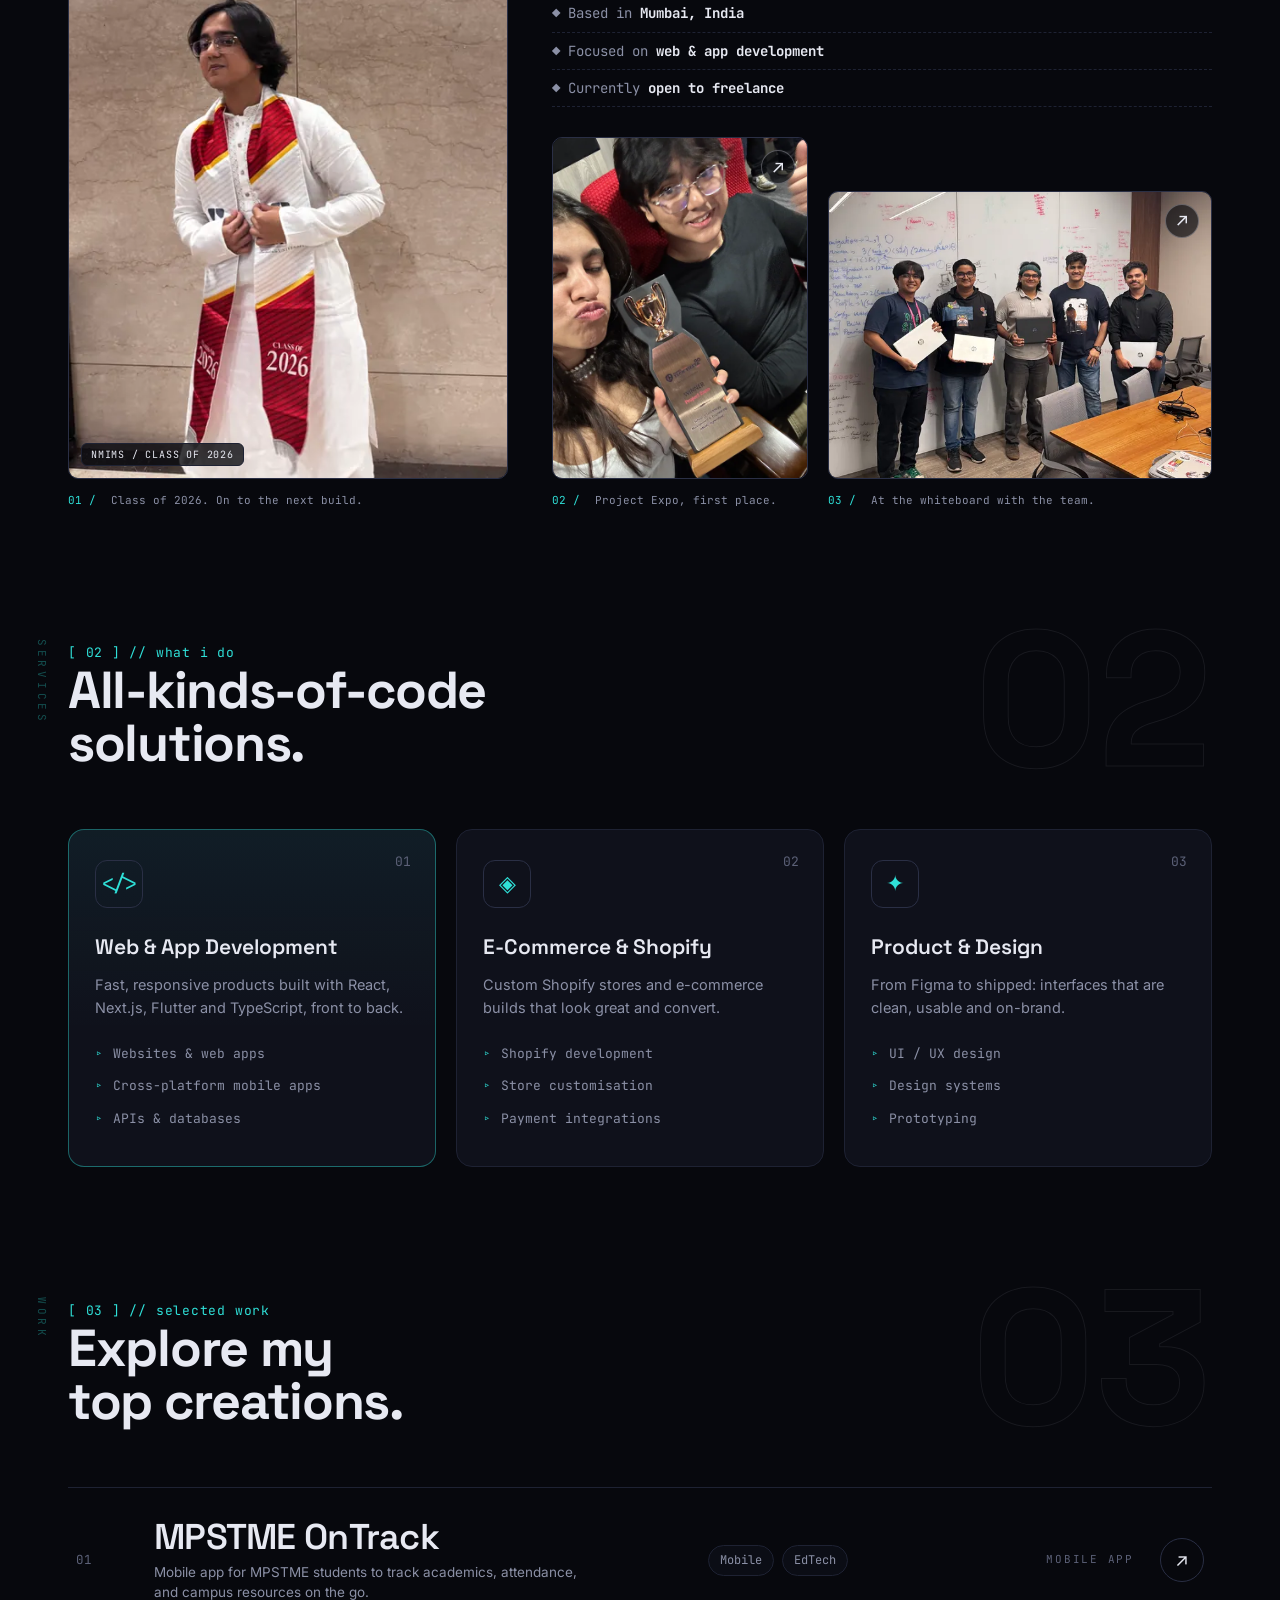
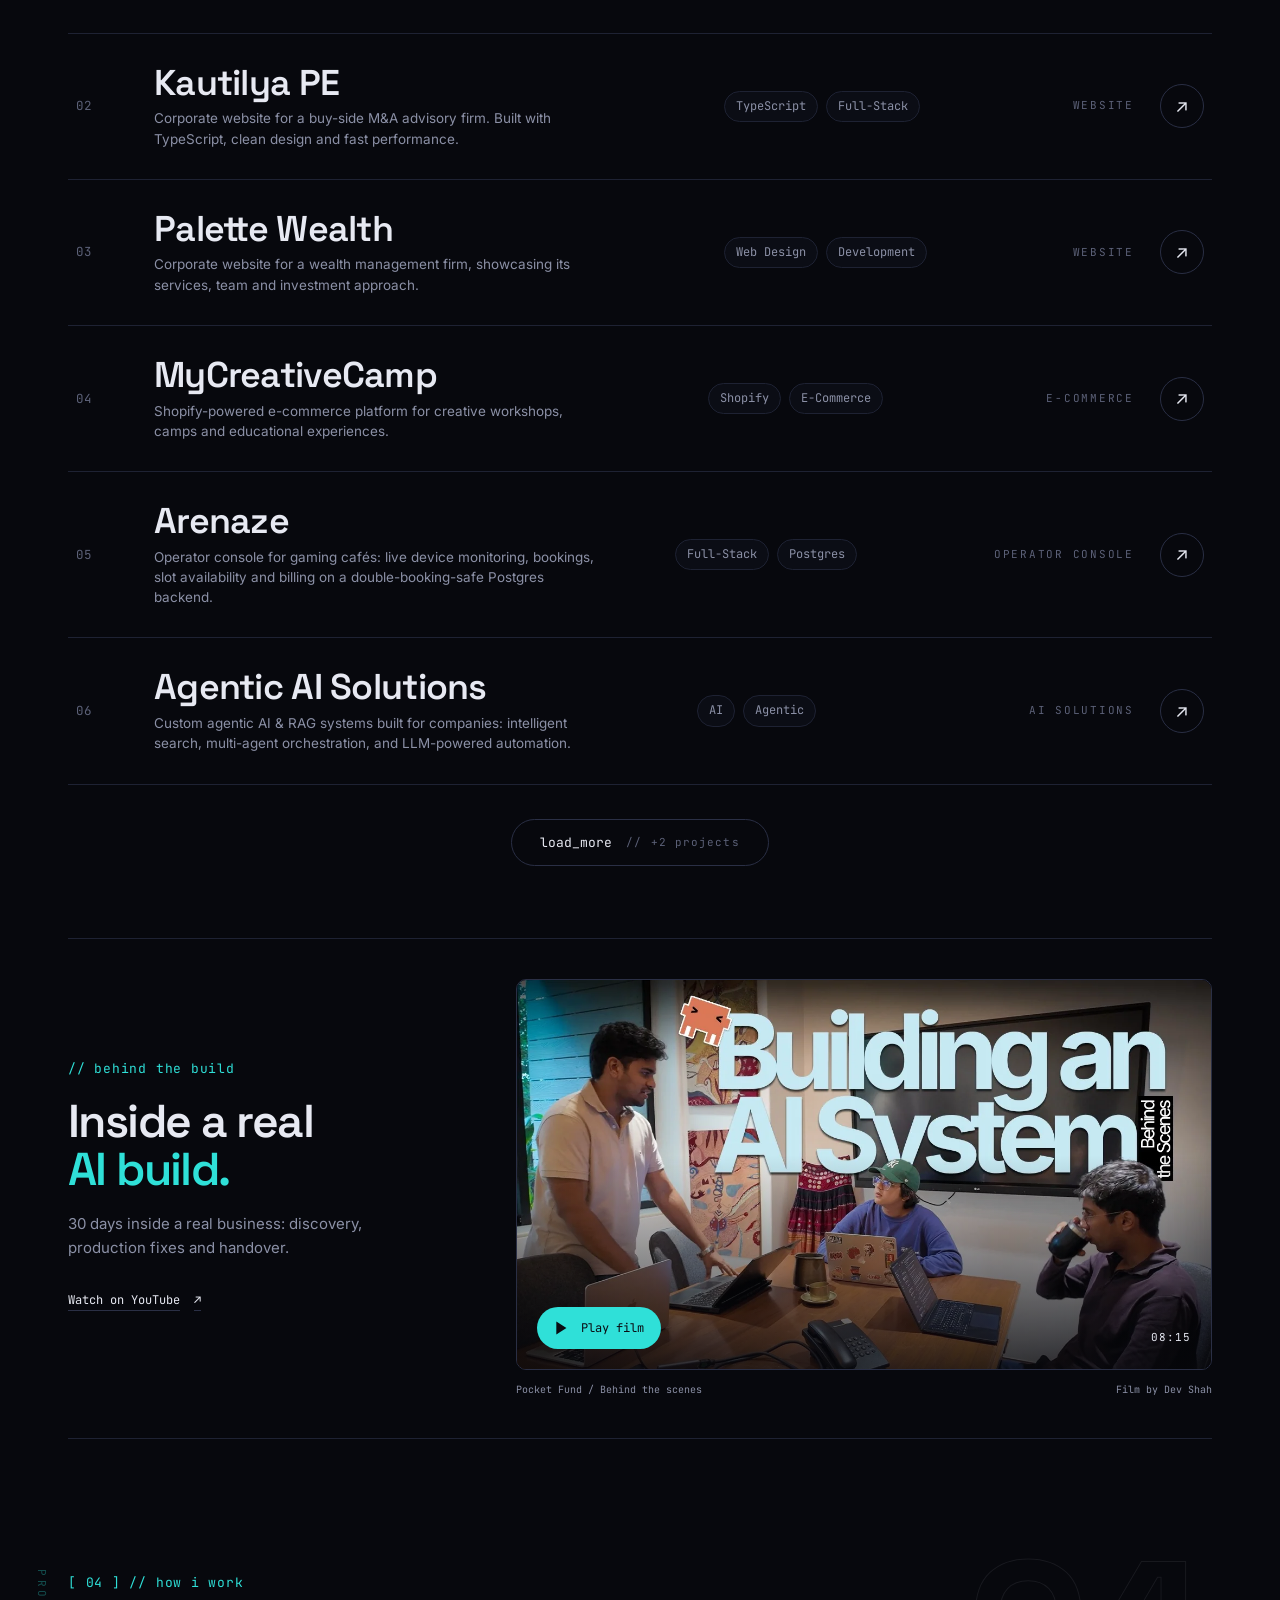
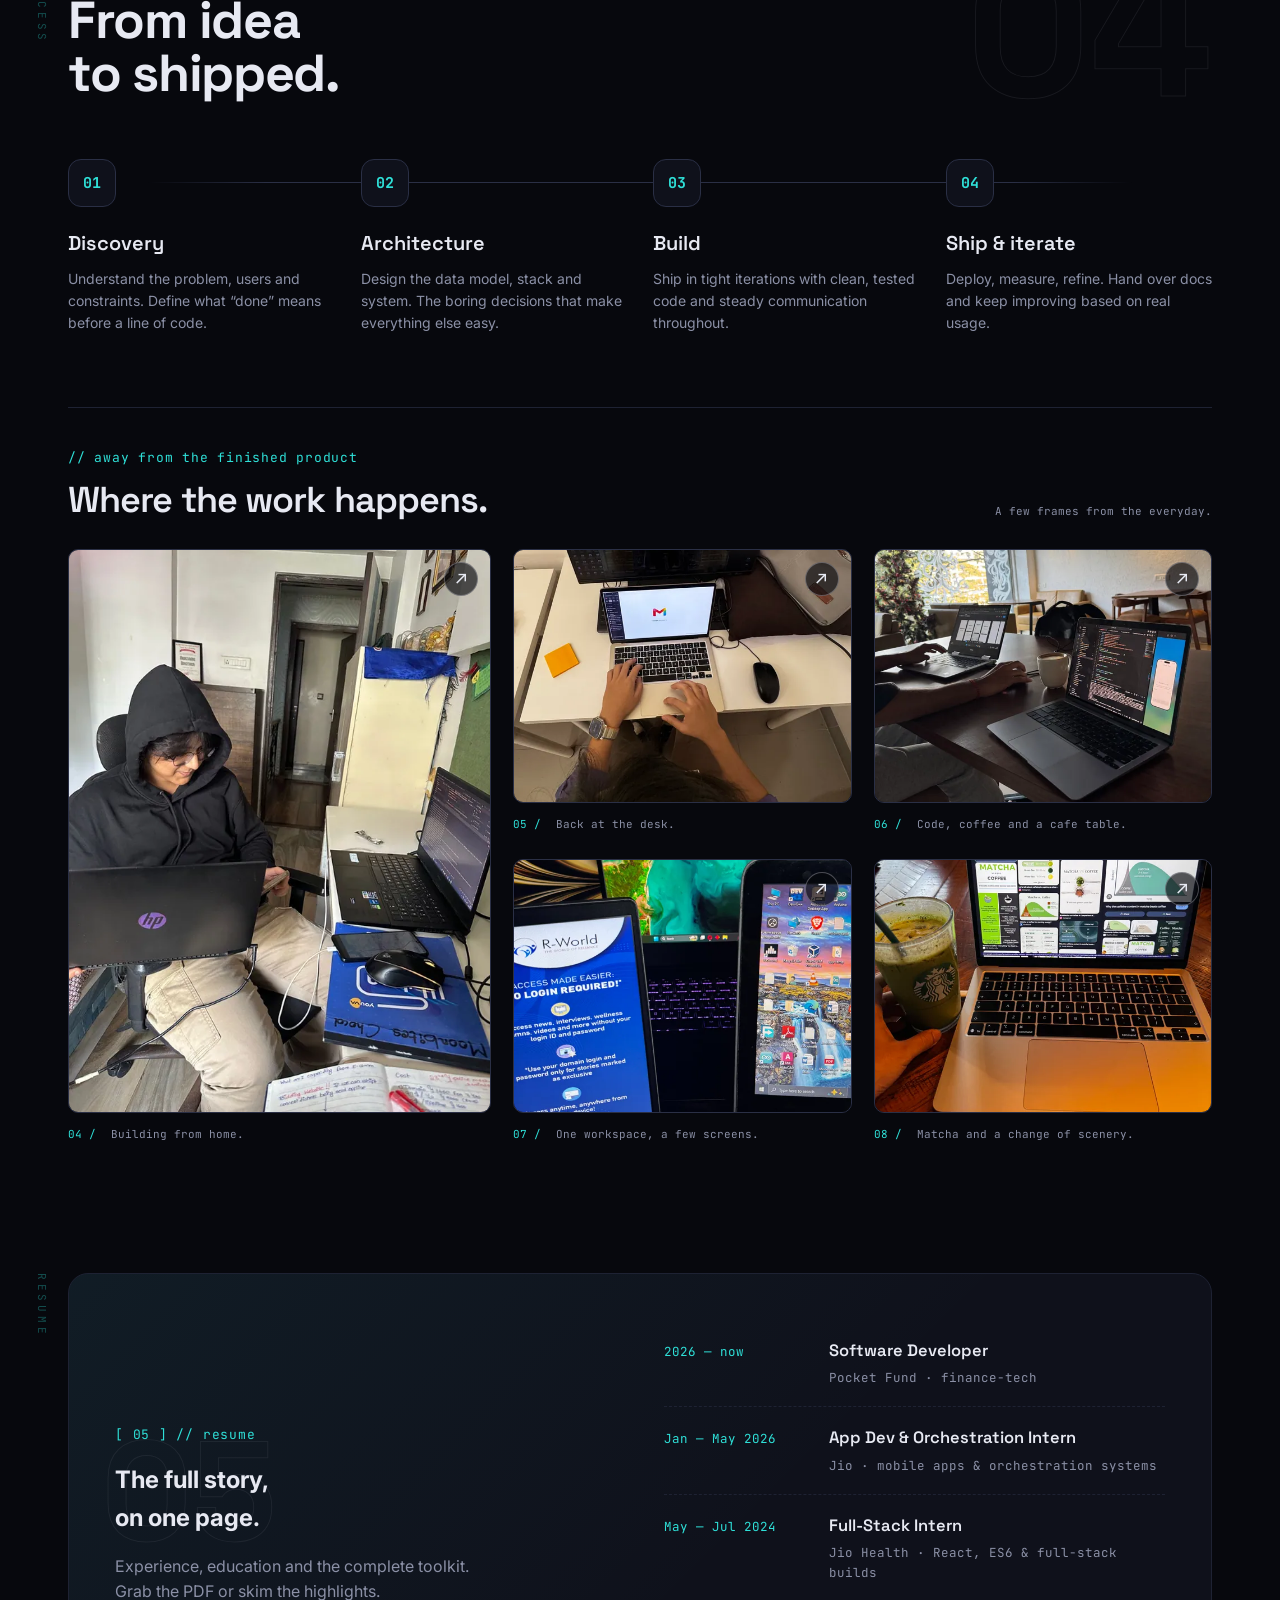
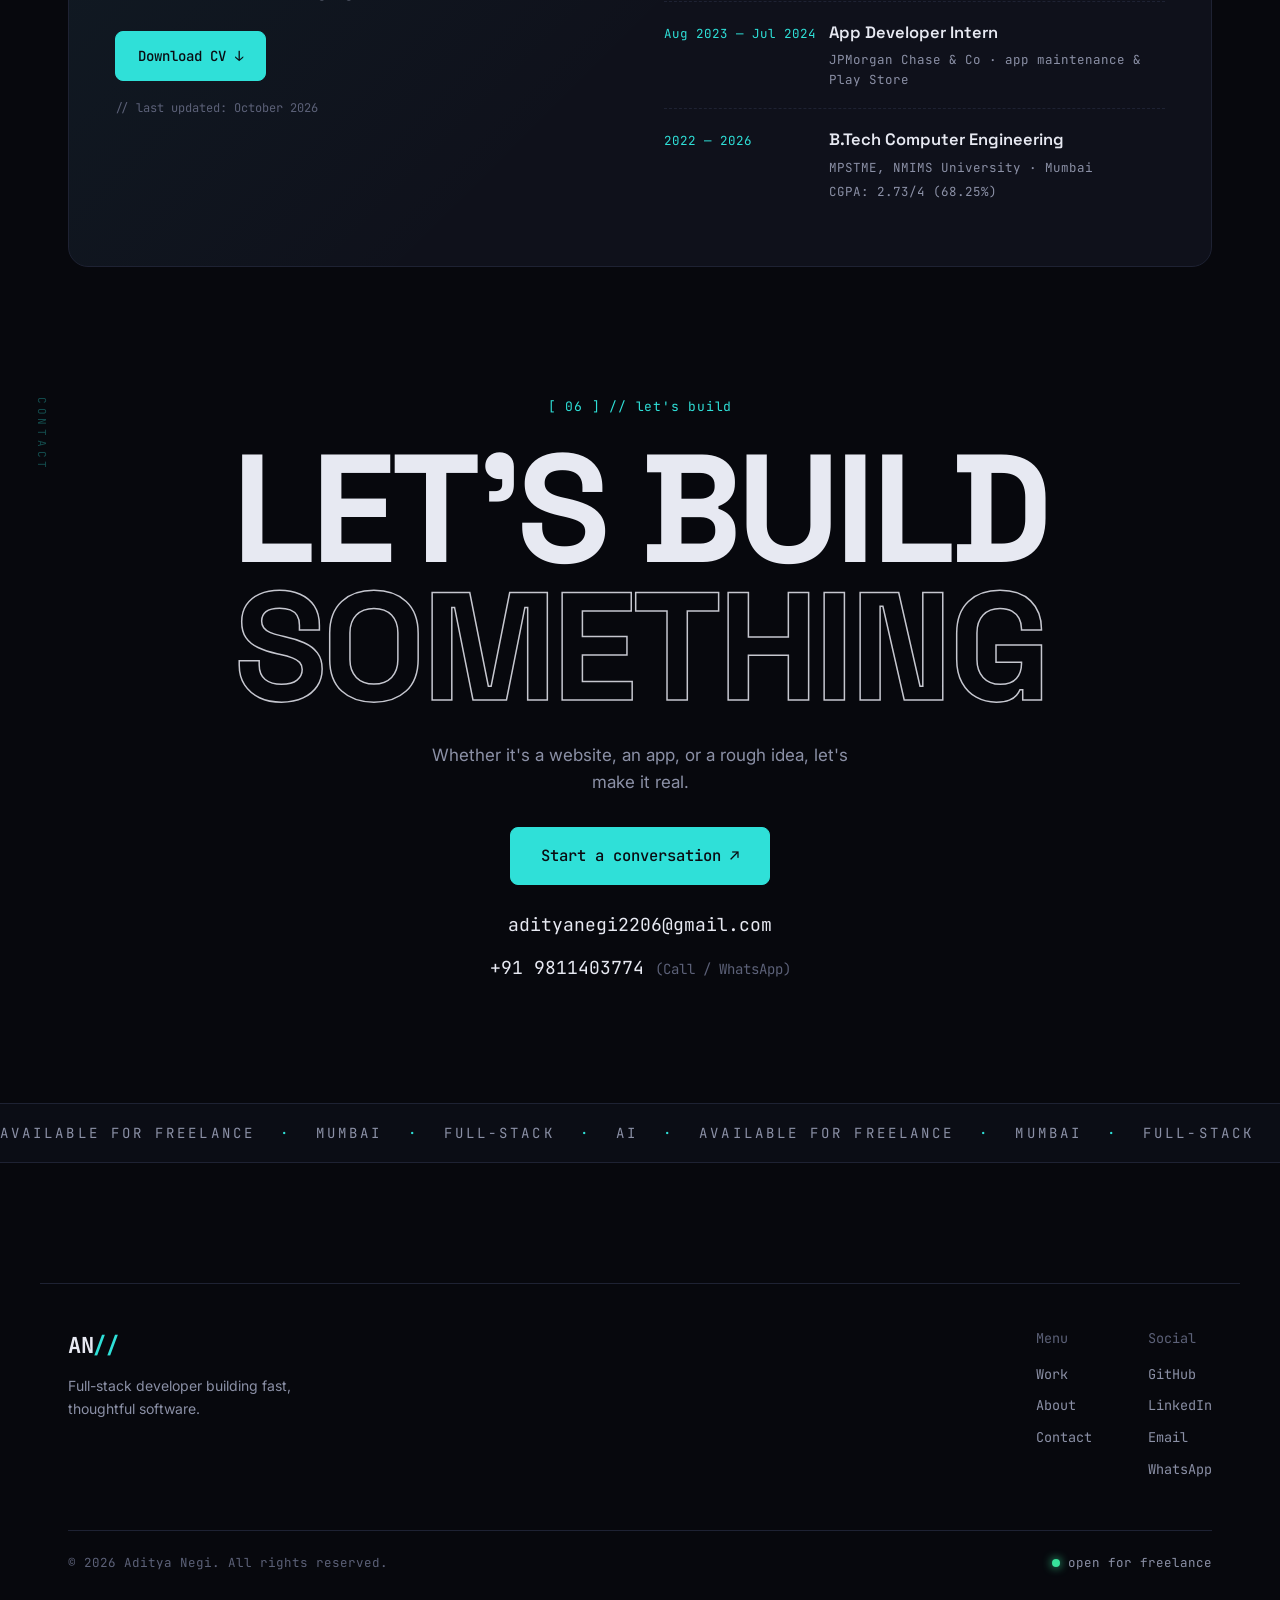
==== commit d48b13bb: "Add personal photo stories and a film about an AI build" ====
--- a/index.html
+++ b/index.html
@@ -134,10 +134,14 @@
       <h2>Builder at heart,<br>engineer by craft.</h2>
     </div>
     <div class="about-grid">
-      <div class="about-photo">
-        <img src="aditya.jpg" alt="Aditya Negi" class="photo-img">
-        <div class="photo-tag">aditya.jpg</div>
-      </div>
+      <figure class="about-portrait">
+        <button type="button" class="photo-open about-photo" data-photo="media/graduation.webp" data-caption="Class of 2026. On to the next build." aria-label="View graduation portrait">
+          <img src="media/graduation.webp" srcset="media/graduation-small.webp 600w, media/graduation.webp 1200w" sizes="(max-width: 520px) calc(100vw - 40px), (max-width: 900px) 440px, 44vw" alt="Aditya at graduation, wearing the NMIMS Class of 2026 stole" class="photo-img" width="1200" height="1600" loading="lazy" decoding="async">
+          <span class="photo-tag" aria-hidden="true">NMIMS / CLASS OF 2026</span>
+          <span class="photo-expand" aria-hidden="true">↗</span>
+        </button>
+        <figcaption class="photo-caption"><span>01 /</span> Class of 2026. On to the next build.</figcaption>
+      </figure>
       <div class="about-text">
         <p>I'm a 22-year-old full-stack developer from Mumbai who loves building products people actually use. From
         cross-platform mobile apps and corporate websites to Shopify stores and
@@ -151,6 +155,22 @@
           <li>◆ Focused on <b>web &amp; app development</b></li>
           <li>◆ Currently <b>open to freelance</b></li>
         </ul>
+        <div class="about-moments">
+          <figure class="moment-award">
+            <button type="button" class="photo-open" data-photo="media/project-expo.webp" data-caption="Project Expo, first place." aria-label="View Project Expo winner photo">
+              <img src="media/project-expo-small.webp" srcset="media/project-expo-small.webp 600w, media/project-expo.webp 1200w" sizes="(max-width: 900px) 40vw, 22vw" alt="Aditya and a teammate with the Project Expo winner trophy" width="1200" height="1600" loading="lazy" decoding="async">
+              <span class="photo-expand" aria-hidden="true">↗</span>
+            </button>
+            <figcaption class="photo-caption"><span>02 /</span> Project Expo, first place.</figcaption>
+          </figure>
+          <figure class="moment-team">
+            <button type="button" class="photo-open" data-photo="media/team-whiteboard.webp" data-caption="At the whiteboard with the team." aria-label="View team photo">
+              <img src="media/team-whiteboard-small.webp" srcset="media/team-whiteboard-small.webp 600w, media/team-whiteboard.webp 1200w" sizes="(max-width: 900px) 50vw, 30vw" alt="Five teammates holding laptops in front of a whiteboard" width="1200" height="1600" loading="lazy" decoding="async">
+              <span class="photo-expand" aria-hidden="true">↗</span>
+            </button>
+            <figcaption class="photo-caption"><span>03 /</span> At the whiteboard with the team.</figcaption>
+          </figure>
+        </div>
       </div>
     </div>
   </section>
@@ -288,6 +308,25 @@
       </a>
     </div>
     <button type="button" class="proj-more-btn" id="projMore">load_more<span class="proj-more-count">// +2 projects</span></button>
+    <div class="build-feature" id="build-film">
+      <div class="build-feature-copy">
+        <span class="tag">// behind the build</span>
+        <h3>Inside a real<br> <span>AI build.</span></h3>
+        <p>30 days inside a real business: discovery, production fixes and handover.</p>
+        <a class="film-source" href="https://www.youtube.com/watch?v=mDxeUnbUOn0" target="_blank" rel="noopener">Watch on YouTube <span aria-hidden="true">↗</span></a>
+      </div>
+      <figure class="build-film">
+        <div class="film-player" id="buildFilmPlayer">
+          <button type="button" class="film-poster" id="playBuildFilm" aria-label="Play How We Built a Custom AI System for a Real Business, 8 minutes 15 seconds">
+            <img src="media/ai-build-poster.webp" alt="The team working around laptops during a business AI build" width="1280" height="720" loading="lazy" decoding="async">
+            <span class="film-play"><svg viewBox="0 0 24 24" aria-hidden="true"><path d="M8 5v14l11-7z" fill="currentColor"/></svg><span>Play film</span></span>
+            <span class="film-duration" aria-hidden="true">08:15</span>
+          </button>
+        </div>
+        <figcaption class="film-caption"><span>Pocket Fund / Behind the scenes</span><span>Film by Dev Shah</span></figcaption>
+        <noscript><p><a href="https://www.youtube.com/watch?v=mDxeUnbUOn0">Watch the film on YouTube ↗</a></p></noscript>
+      </figure>
+    </div>
   </section>
 
   <!-- cursor-following project preview (pointer:fine only) -->
@@ -321,6 +360,49 @@
         <div class="proc-node">04</div>
         <h3>Ship &amp; iterate</h3>
         <p>Deploy, measure, refine. Hand over docs and keep improving based on real usage.</p>
+      </div>
+    </div>
+    <div class="workspace" id="in-between">
+      <div class="workspace-head">
+        <div><span class="tag">// away from the finished product</span><h3>Where the work happens.</h3></div>
+        <span class="workspace-note">A few frames from the everyday.</span>
+      </div>
+      <div class="workspace-grid">
+        <figure class="workspace-lead">
+          <button type="button" class="photo-open" data-photo="media/home-build.webp" data-caption="Building from home." aria-label="View home workspace photo">
+            <img src="media/home-build.webp" srcset="media/home-build-small.webp 600w, media/home-build.webp 1200w" sizes="(max-width: 600px) calc(100vw - 40px), (max-width: 900px) 50vw, 40vw" alt="Aditya in a black hoodie working with two laptops at home" width="1200" height="1600" loading="lazy" decoding="async">
+            <span class="photo-expand" aria-hidden="true">↗</span>
+          </button>
+          <figcaption class="photo-caption"><span>04 /</span> Building from home.</figcaption>
+        </figure>
+        <figure class="workspace-desk">
+          <button type="button" class="photo-open" data-photo="media/at-the-desk.webp" data-caption="Back at the desk." aria-label="View desk setup photo">
+            <img src="media/at-the-desk-small.webp" srcset="media/at-the-desk-small.webp 600w, media/at-the-desk.webp 1200w" sizes="(max-width: 600px) 50vw, 30vw" alt="An overhead view of a laptop, monitor and hands at the keyboard" width="1200" height="1600" loading="lazy" decoding="async">
+            <span class="photo-expand" aria-hidden="true">↗</span>
+          </button>
+          <figcaption class="photo-caption"><span>05 /</span> Back at the desk.</figcaption>
+        </figure>
+        <figure class="workspace-cafe">
+          <button type="button" class="photo-open" data-photo="media/cafe-build.webp" data-caption="Code, coffee and a cafe table." aria-label="View cafe coding photo">
+            <img src="media/cafe-build-small.webp" srcset="media/cafe-build-small.webp 600w, media/cafe-build.webp 1200w" sizes="(max-width: 600px) 50vw, 30vw" alt="Laptops with code and a mobile app simulator at a cafe table" width="1200" height="1600" loading="lazy" decoding="async">
+            <span class="photo-expand" aria-hidden="true">↗</span>
+          </button>
+          <figcaption class="photo-caption"><span>06 /</span> Code, coffee and a cafe table.</figcaption>
+        </figure>
+        <figure class="workspace-screens">
+          <button type="button" class="photo-open" data-photo="media/many-screens.webp" data-caption="One workspace, a few screens." aria-label="View workspace screens photo">
+            <img src="media/many-screens-small.webp" srcset="media/many-screens-small.webp 600w, media/many-screens.webp 1200w" sizes="(max-width: 600px) 50vw, 30vw" alt="A desk with several computers and a bright green display" width="1200" height="1600" loading="lazy" decoding="async">
+            <span class="photo-expand" aria-hidden="true">↗</span>
+          </button>
+          <figcaption class="photo-caption"><span>07 /</span> One workspace, a few screens.</figcaption>
+        </figure>
+        <figure class="workspace-matcha">
+          <button type="button" class="photo-open" data-photo="media/matcha-break.webp" data-caption="Matcha and a change of scenery." aria-label="View matcha and laptop photo">
+            <img src="media/matcha-break-small.webp" srcset="media/matcha-break-small.webp 600w, media/matcha-break.webp 1200w" sizes="(max-width: 600px) 50vw, 30vw" alt="A laptop and an iced matcha on a cafe table" width="1200" height="1600" loading="lazy" decoding="async">
+            <span class="photo-expand" aria-hidden="true">↗</span>
+          </button>
+          <figcaption class="photo-caption"><span>08 /</span> Matcha and a change of scenery.</figcaption>
+        </figure>
       </div>
     </div>
   </section>
@@ -411,6 +493,16 @@
   </div>
 </div>
 
+<!-- Full photographs, with keyboard navigation and native focus management. -->
+<dialog class="photo-dialog" id="photoDialog" aria-label="Photo viewer" aria-describedby="photoDialogCaption">
+  <div class="photo-dialog-top"><span class="photo-dialog-label">// a closer look</span><button type="button" class="photo-control" id="photoClose" aria-label="Close photo viewer" autofocus>×</button></div>
+  <div class="photo-dialog-stage"><img id="photoDialogImage" alt="" width="1200" height="1600"></div>
+  <div class="photo-dialog-bottom">
+    <p id="photoDialogCaption" aria-live="polite"></p>
+    <div class="photo-navigation"><button type="button" class="photo-control" id="photoPrev" aria-label="Previous photo">←</button><span id="photoPosition" aria-live="polite"></span><button type="button" class="photo-control" id="photoNext" aria-label="Next photo">→</button></div>
+  </div>
+</dialog>
+
 <script src="script.js"></script>
 </body>
 </html>
--- a/styles.css
+++ b/styles.css
@@ -233,6 +233,112 @@
 .about-list{list-style:none;font-family:var(--mono);font-size:14px;color:var(--muted);margin-top:8px;}
 .about-list li{padding:7px 0;border-bottom:1px dashed var(--border);}
 .about-list b{color:var(--text);}
+
+/* ---------- personal photographs ---------- */
+.about-grid{align-items:stretch;}
+.about-portrait{display:flex;flex-direction:column;min-width:0;}
+.photo-open{position:relative;display:block;width:100%;padding:0;overflow:hidden;
+  border:1px solid var(--border-2);border-radius:10px;background:var(--panel);color:var(--text);cursor:zoom-in;}
+.photo-open img{display:block;width:100%;height:100%;object-fit:cover;transition:transform .7s cubic-bezier(.16,1,.3,1);}
+.photo-open:hover img{transform:scale(1.035);}
+.photo-open:focus-visible{outline-offset:5px;}
+.about-portrait .about-photo{flex:1;min-height:0;aspect-ratio:3/4;}
+.about-photo .photo-img{object-position:center bottom;}
+.photo-tag{color:var(--text);letter-spacing:.08em;font-size:10px;background:rgba(7,8,13,.78);}
+.photo-expand{position:absolute;top:12px;right:12px;display:grid;place-items:center;width:34px;height:34px;
+  border:1px solid rgba(231,233,242,.3);border-radius:50%;background:rgba(7,8,13,.65);font:18px var(--mono);
+  transition:background .2s,color .2s,border-color .2s;}
+.photo-open:hover .photo-expand,.photo-open:focus-visible .photo-expand{background:var(--accent);color:var(--accent-ink);border-color:var(--accent);}
+.photo-caption{padding-top:12px;font:11px/1.65 var(--mono);color:var(--muted);}
+.photo-caption span{color:var(--accent);margin-right:8px;white-space:nowrap;}
+.about-moments{display:grid;grid-template-columns:.8fr 1.2fr;align-items:end;gap:20px;margin-top:30px;}
+.moment-award .photo-open{aspect-ratio:3/4;}
+.moment-team .photo-open{aspect-ratio:4/3;}
+.moment-team img{object-position:center 63%;}
+
+/* ---------- a film alongside selected work ---------- */
+.build-feature{display:grid;grid-template-columns:.85fr 1.5fr;gap:54px;align-items:center;margin-top:72px;
+  padding:40px 0;border-top:1px solid var(--border);border-bottom:1px solid var(--border);}
+.build-feature h3{font:600 clamp(32px,3.6vw,48px)/1.04 var(--display);letter-spacing:-.035em;margin:18px 0;}
+.build-feature h3 span{color:var(--accent);}
+.build-feature-copy p{font-size:15px;color:var(--muted);max-width:310px;}
+.film-source{display:inline-flex;align-items:center;gap:14px;min-height:44px;margin-top:18px;font:12px var(--mono);
+  text-decoration:underline;text-underline-offset:6px;text-decoration-color:var(--border-2);transition:color .2s;}
+.film-source:hover{color:var(--accent);}
+.film-player{position:relative;aspect-ratio:16/9;overflow:hidden;border-radius:10px;border:1px solid var(--border-2);background:#000;}
+.film-poster{position:absolute;inset:0;width:100%;height:100%;border:0;cursor:pointer;background:#000;color:var(--text);}
+.film-poster img{display:block;width:100%;height:100%;object-fit:cover;transition:transform .7s cubic-bezier(.16,1,.3,1);}
+.film-poster::after{content:"";position:absolute;inset:45% 0 0;background:linear-gradient(transparent,rgba(7,8,13,.75));}
+.film-poster:hover img{transform:scale(1.025);}
+.film-poster:focus-visible{outline-offset:-5px;}
+.film-play{position:absolute;left:20px;bottom:20px;z-index:1;display:inline-flex;gap:10px;align-items:center;
+  padding:10px 17px 10px 12px;border-radius:40px;background:var(--accent);color:var(--accent-ink);font:12px var(--mono);}
+.film-play svg{width:22px;height:22px;}
+.film-duration{position:absolute;right:20px;bottom:25px;z-index:1;font:11px var(--mono);letter-spacing:.1em;}
+.film-player iframe{position:absolute;inset:0;width:100%;height:100%;border:0;}
+.film-caption{display:flex;justify-content:space-between;gap:12px;margin-top:12px;font:10px/1.6 var(--mono);color:var(--muted);}
+
+/* ---------- workspace contact sheet ---------- */
+.workspace{margin-top:72px;padding-top:36px;border-top:1px solid var(--border);}
+.workspace-head{display:flex;justify-content:space-between;align-items:end;gap:24px;margin-bottom:28px;}
+.workspace-head h3{font:600 clamp(26px,3vw,36px)/1.1 var(--display);letter-spacing:-.025em;margin-top:12px;}
+.workspace-note{font:11px/1.6 var(--mono);color:var(--muted);}
+.workspace-grid{display:grid;grid-template-columns:1.25fr 1fr 1fr;gap:26px 22px;}
+.workspace-grid figure{min-width:0;display:flex;flex-direction:column;}
+.workspace-grid .photo-open{aspect-ratio:4/3;}
+.workspace-lead{grid-row:span 2;}
+.workspace-lead .photo-open{flex:1;min-height:0;aspect-ratio:auto;}
+.workspace-lead img{object-position:45% center;}
+.workspace-desk img{object-position:center 58%;}
+.workspace-cafe img{object-position:center 75%;}
+.workspace-screens img{object-position:center 62%;}
+.workspace-matcha img{object-position:center 66%;}
+
+/* Native dialog keeps focus inside the viewer and restores it on close. */
+.photo-dialog{width:calc(100vw - 48px);max-width:1120px;max-height:calc(100dvh - 32px);margin:auto;
+  padding:16px 22px;background:var(--bg-2);color:var(--text);border:1px solid var(--border-2);border-radius:14px;}
+.photo-dialog::backdrop{background:rgba(3,4,8,.92);backdrop-filter:blur(12px);}
+.photo-dialog-top{display:flex;align-items:center;justify-content:space-between;margin-bottom:10px;}
+.photo-dialog-label{font:11px var(--mono);color:var(--accent);}
+.photo-dialog-stage{height:min(70dvh,800px);display:grid;place-items:center;}
+.photo-dialog-stage img{display:block;width:auto;height:auto;max-width:100%;max-height:100%;object-fit:contain;border-radius:4px;}
+.photo-dialog-bottom{display:flex;align-items:center;justify-content:space-between;gap:20px;margin-top:12px;}
+.photo-dialog-bottom p{font:12px/1.6 var(--mono);color:var(--text);}
+.photo-control{display:grid;place-items:center;flex:none;width:44px;height:44px;cursor:pointer;background:transparent;
+  color:var(--text);border:1px solid var(--border-2);border-radius:50%;font:20px var(--mono);transition:background .2s,color .2s;}
+.photo-control:hover{background:var(--accent);color:var(--accent-ink);}
+.photo-navigation{display:flex;align-items:center;gap:12px;flex:none;}
+#photoPosition{font:11px var(--mono);color:var(--muted);min-width:44px;text-align:center;}
+@media(max-width:900px){
+  .about-portrait{max-width:440px;}
+  .about-portrait .about-photo{flex:none;}
+  .about-moments{max-width:600px;}
+  .build-feature{grid-template-columns:1fr;gap:28px;}
+  .build-feature-copy p{max-width:460px;}
+  .workspace-head{display:block;}
+  .workspace-note{display:block;margin-top:12px;}
+}
+@media(max-width:600px){
+  .about-moments{gap:14px;}
+  .photo-caption{font-size:10px;}
+  .photo-caption span{margin-right:4px;}
+  .build-feature{margin-top:48px;padding:30px 0;}
+  .film-caption{flex-direction:column;gap:3px;}
+  .film-play{left:12px;bottom:12px;padding:8px 12px 8px 8px;}
+  .film-duration{right:12px;bottom:20px;}
+  .workspace{margin-top:48px;padding-top:28px;}
+  .workspace-head .tag{font-size:10px;}
+  .workspace-grid{grid-template-columns:1fr 1fr;gap:24px 14px;}
+  .workspace-lead{grid-column:1/-1;grid-row:auto;}
+  .workspace-lead .photo-open{flex:none;aspect-ratio:3/4;}
+  .workspace-grid figure:not(.workspace-lead) .photo-open{aspect-ratio:1;}
+  .photo-expand{top:9px;right:9px;width:30px;height:30px;font-size:16px;}
+  .photo-dialog{width:calc(100vw - 20px);padding:12px;}
+  .photo-dialog-stage{height:65dvh;}
+  .photo-dialog-bottom{flex-direction:column;gap:12px;align-items:flex-start;}
+  .photo-dialog-bottom p{font-size:11px;}
+  .photo-navigation{align-self:flex-end;}
+}
 
 /* ---------- services ---------- */
 .services{margin-top:130px;}
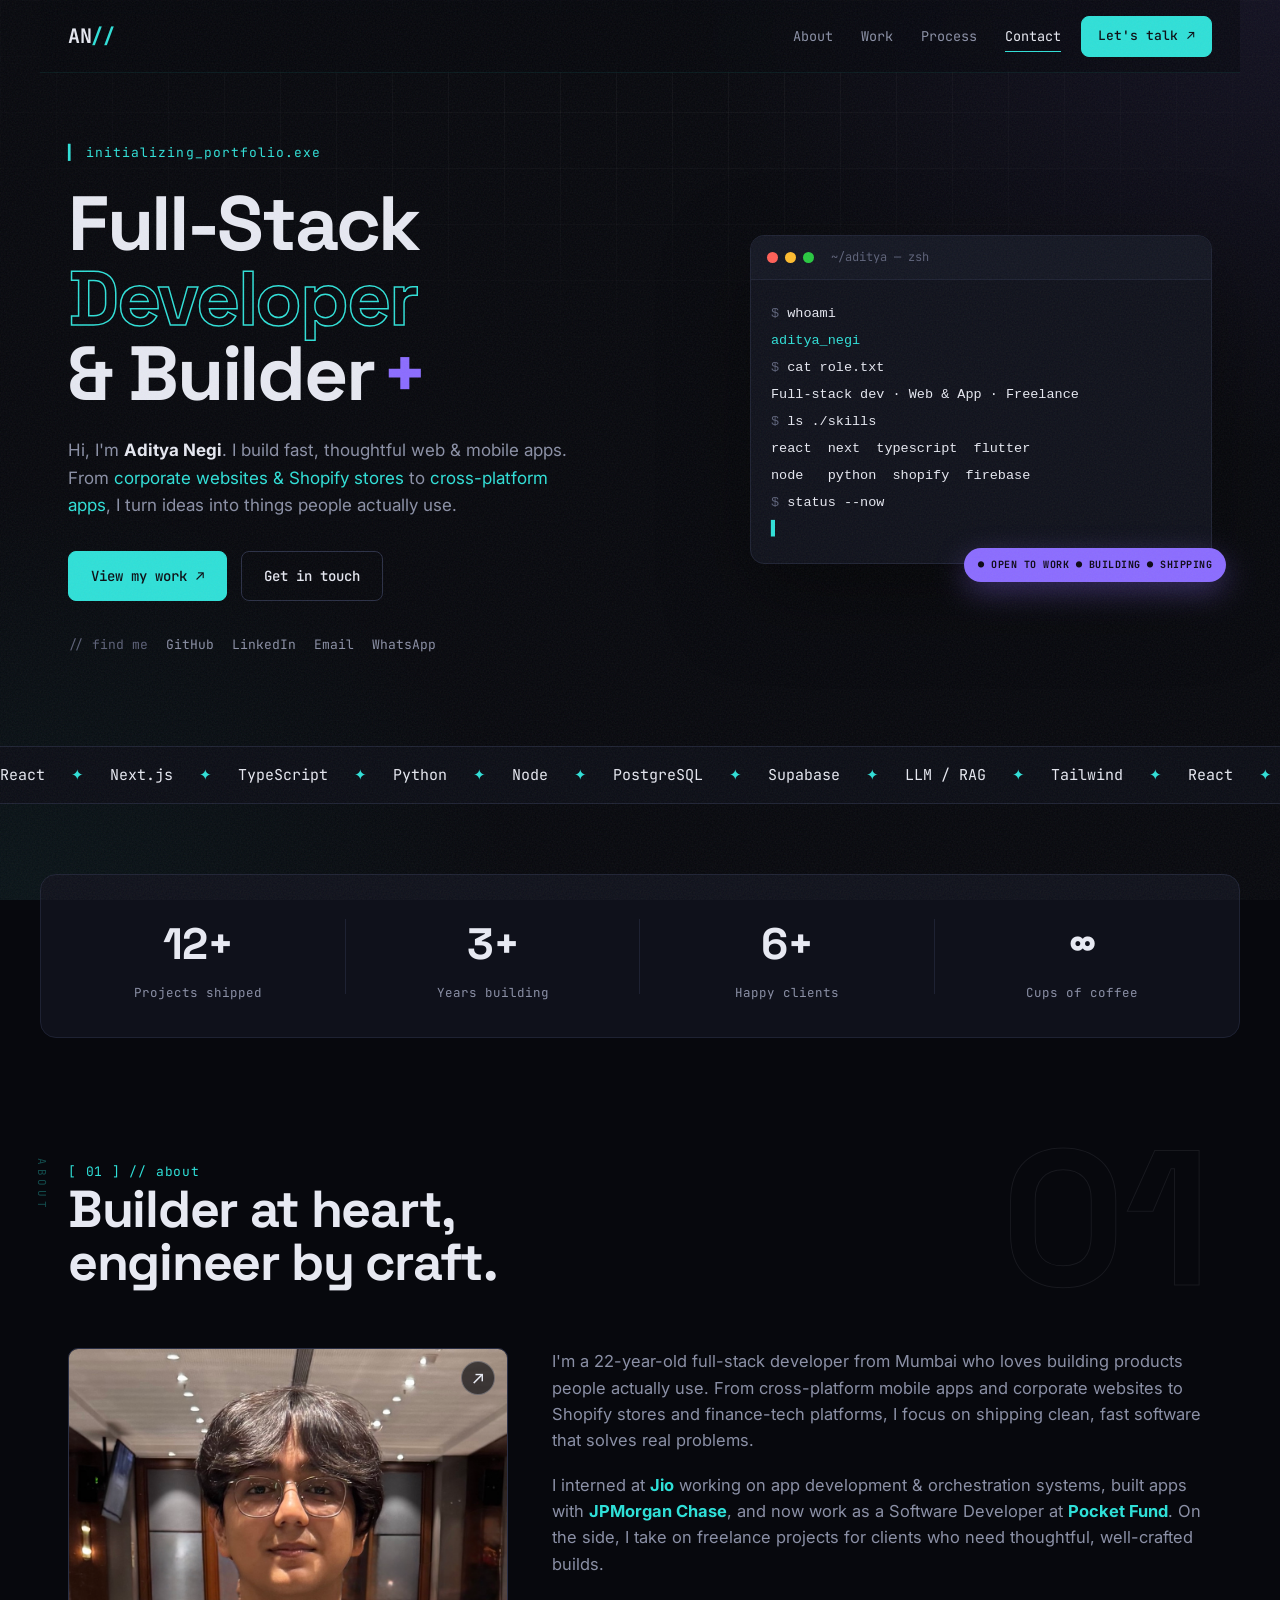
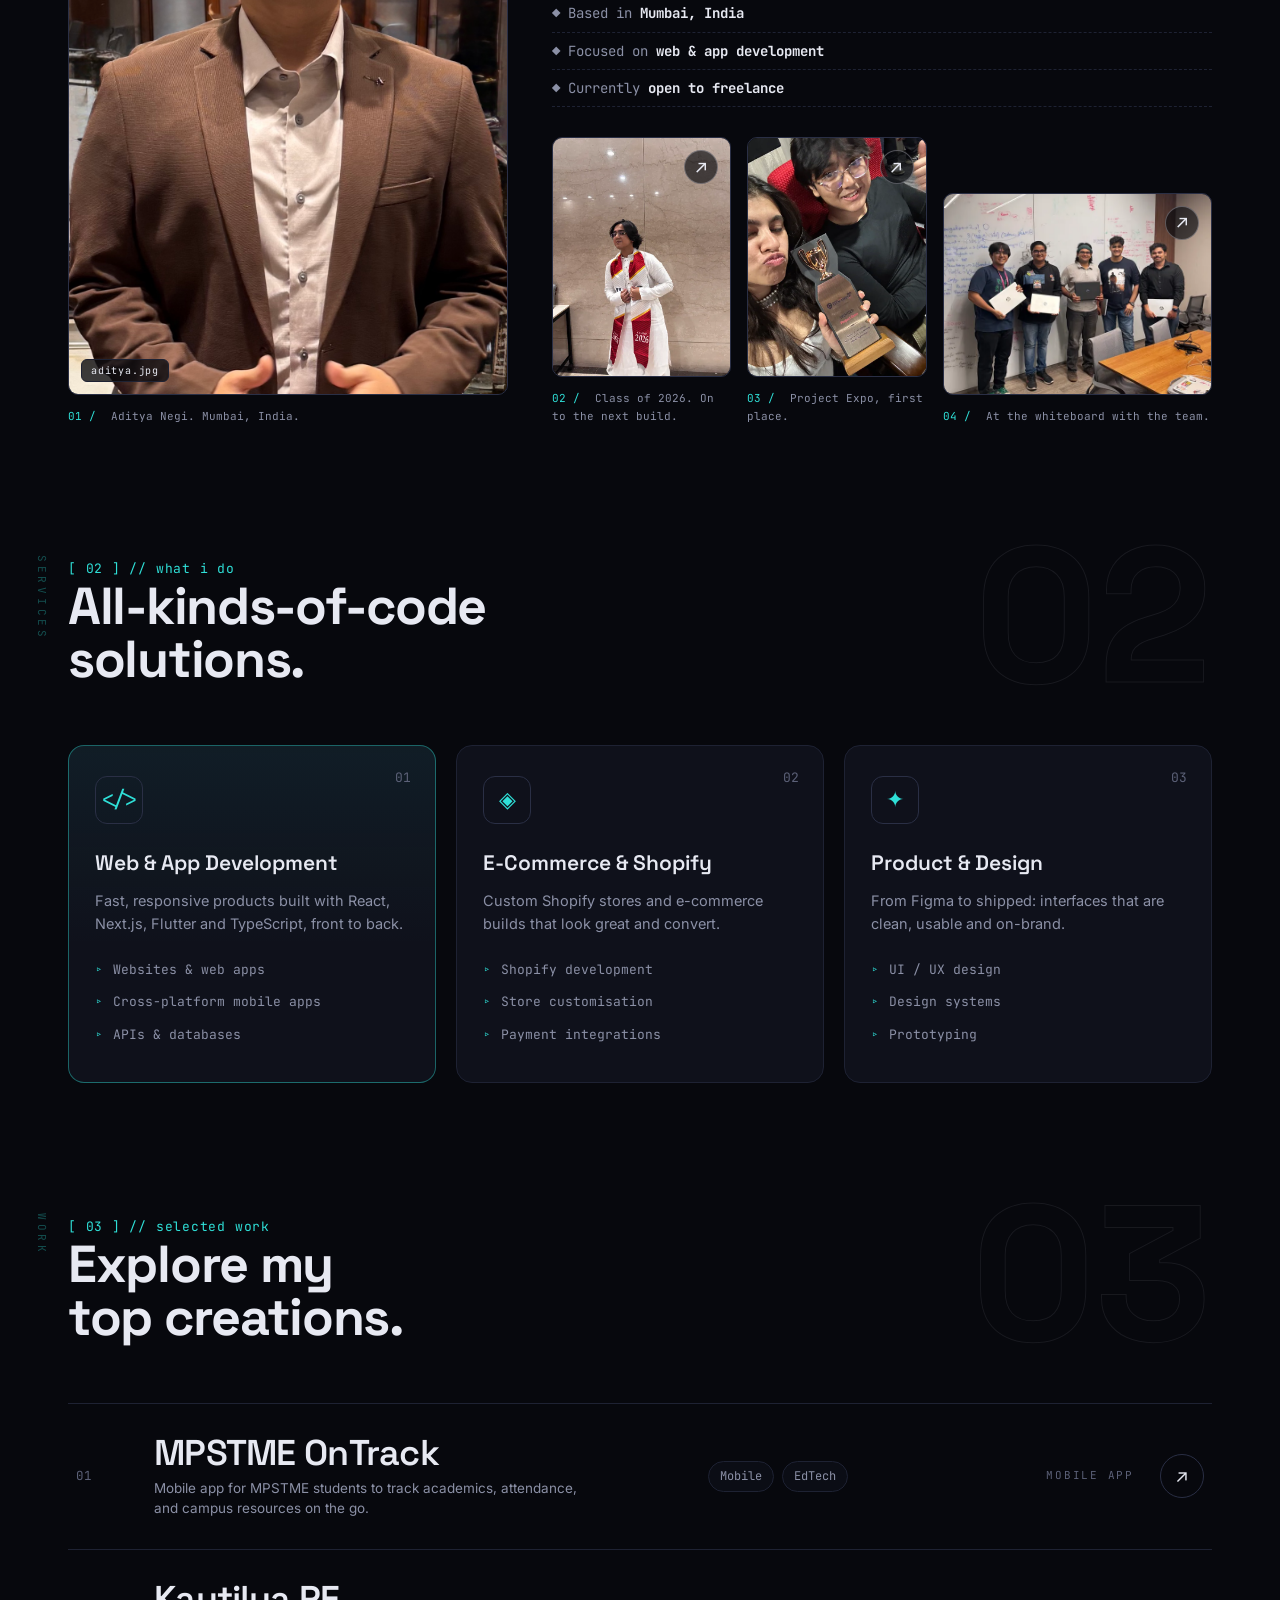
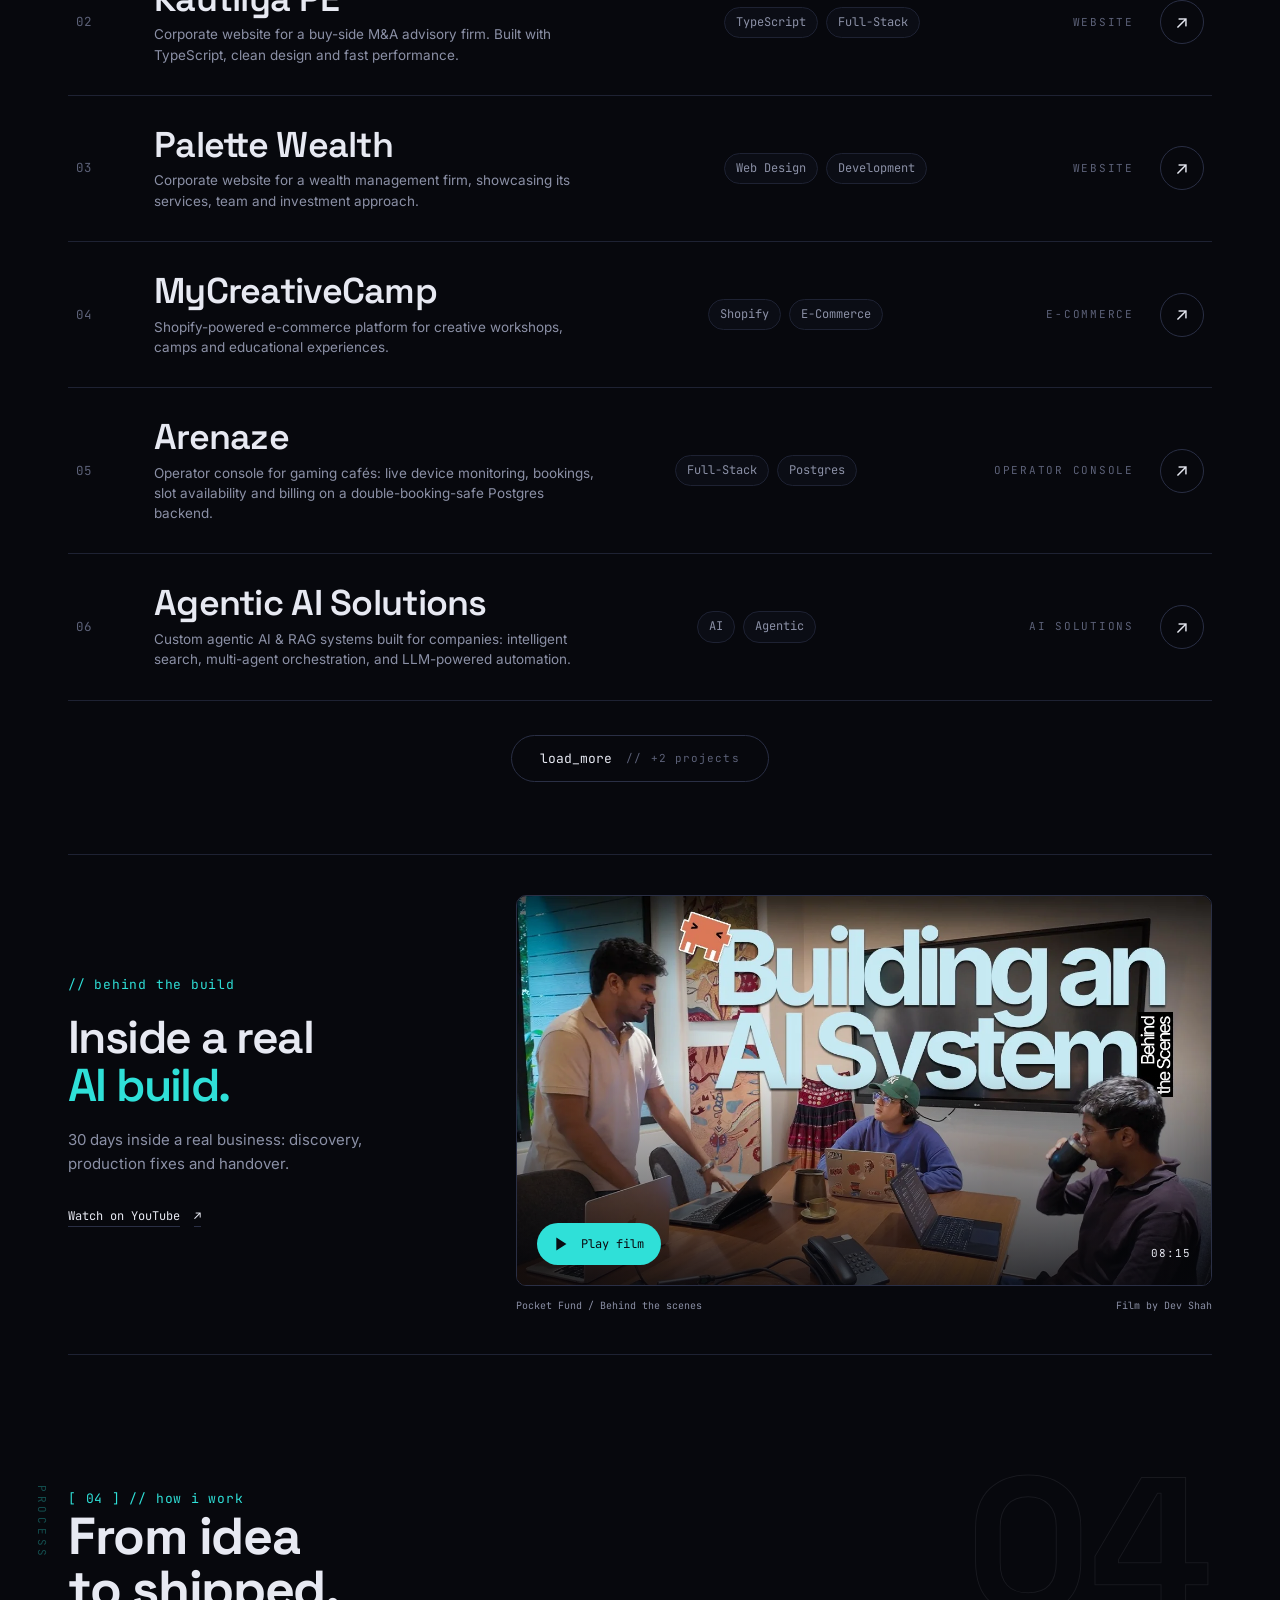
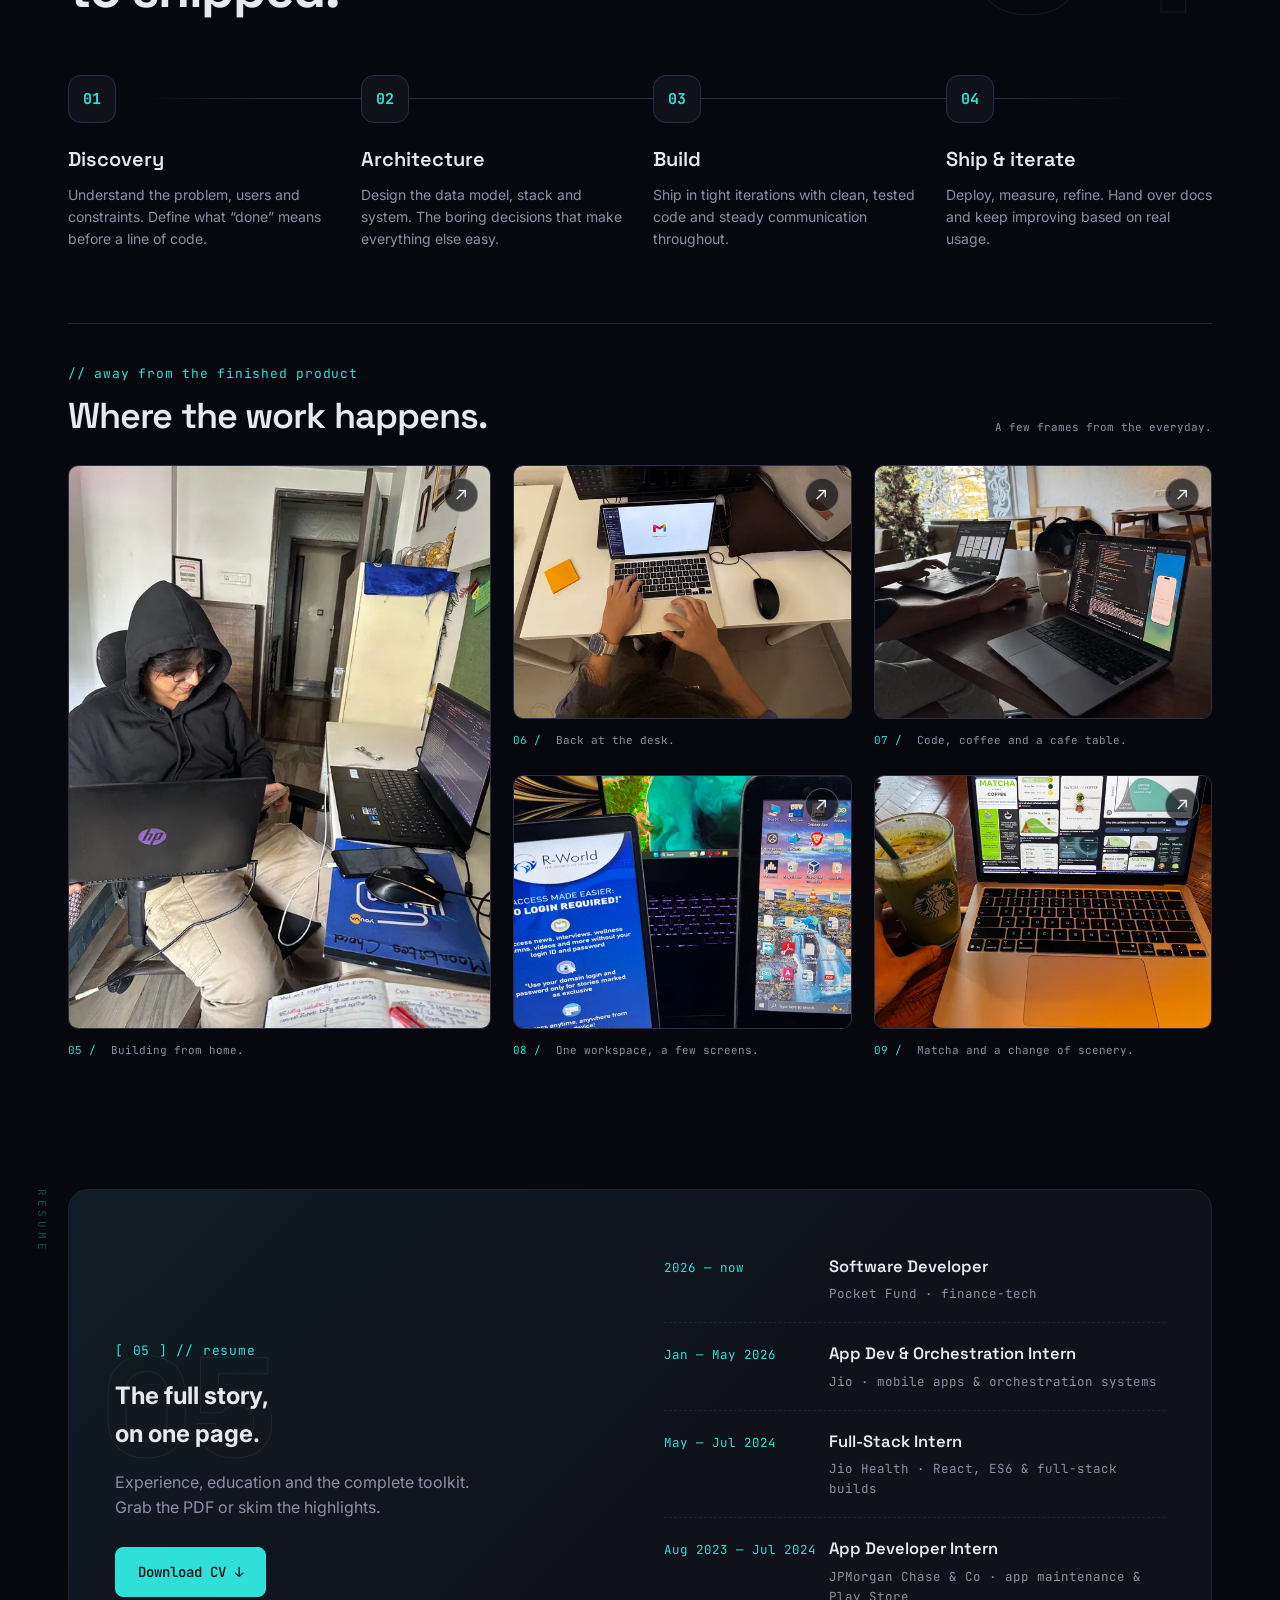
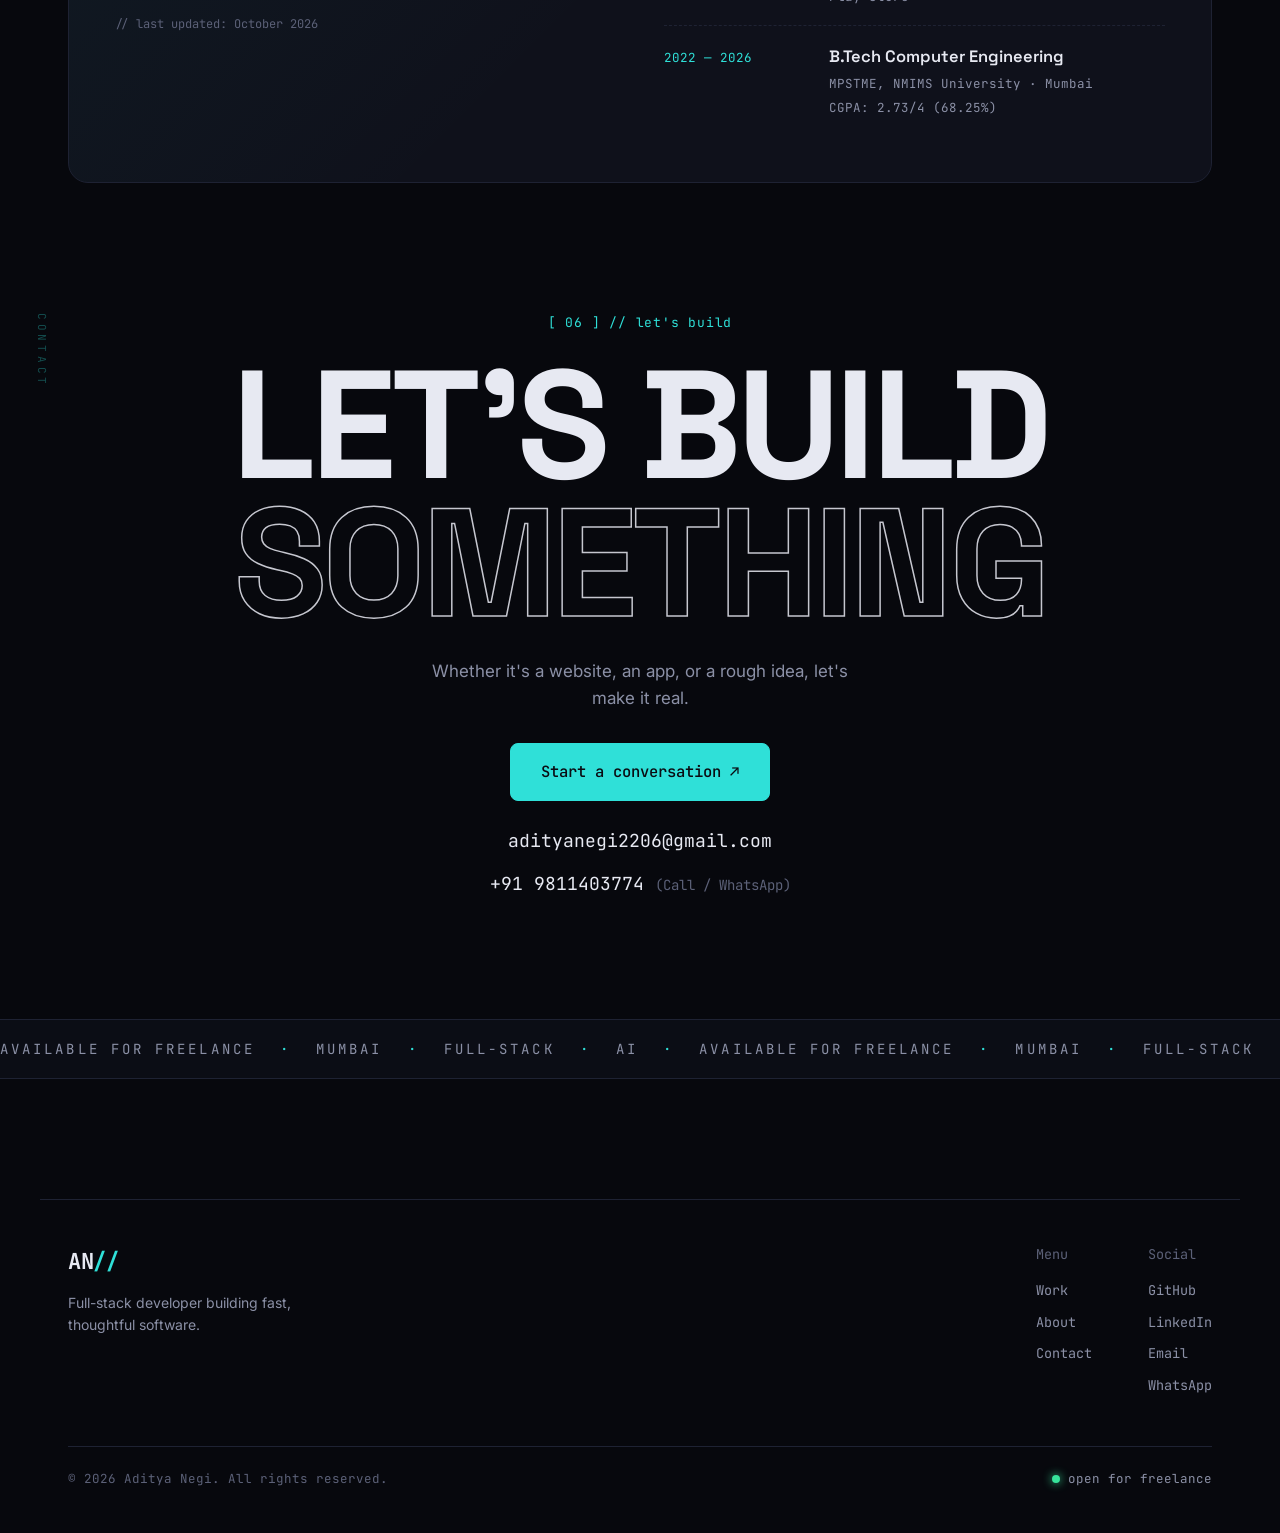
==== commit 953c535e: "Restore original portrait and fit photo viewer to the viewport" ====
--- a/index.html
+++ b/index.html
@@ -135,12 +135,12 @@
     </div>
     <div class="about-grid">
       <figure class="about-portrait">
-        <button type="button" class="photo-open about-photo" data-photo="media/graduation.webp" data-caption="Class of 2026. On to the next build." aria-label="View graduation portrait">
-          <img src="media/graduation.webp" srcset="media/graduation-small.webp 600w, media/graduation.webp 1200w" sizes="(max-width: 520px) calc(100vw - 40px), (max-width: 900px) 440px, 44vw" alt="Aditya at graduation, wearing the NMIMS Class of 2026 stole" class="photo-img" width="1200" height="1600" loading="lazy" decoding="async">
-          <span class="photo-tag" aria-hidden="true">NMIMS / CLASS OF 2026</span>
+        <button type="button" class="photo-open about-photo" data-photo="aditya.jpg" data-caption="Aditya Negi. Mumbai, India." aria-label="View Aditya's portrait">
+          <img src="aditya.jpg" alt="Aditya Negi wearing a brown blazer" class="photo-img" width="1200" height="1600" loading="lazy" decoding="async">
+          <span class="photo-tag" aria-hidden="true">aditya.jpg</span>
           <span class="photo-expand" aria-hidden="true">↗</span>
         </button>
-        <figcaption class="photo-caption"><span>01 /</span> Class of 2026. On to the next build.</figcaption>
+        <figcaption class="photo-caption"><span>01 /</span> Aditya Negi. Mumbai, India.</figcaption>
       </figure>
       <div class="about-text">
         <p>I'm a 22-year-old full-stack developer from Mumbai who loves building products people actually use. From
@@ -156,19 +156,26 @@
           <li>◆ Currently <b>open to freelance</b></li>
         </ul>
         <div class="about-moments">
+          <figure class="moment-graduation">
+            <button type="button" class="photo-open" data-photo="media/graduation.webp" data-caption="Class of 2026. On to the next build." aria-label="View graduation portrait">
+              <img src="media/graduation-small.webp" srcset="media/graduation-small.webp 600w, media/graduation.webp 1200w" sizes="(max-width: 600px) 50vw, 20vw" alt="Aditya at graduation, wearing the NMIMS Class of 2026 stole" width="1200" height="1600" loading="lazy" decoding="async">
+              <span class="photo-expand" aria-hidden="true">↗</span>
+            </button>
+            <figcaption class="photo-caption"><span>02 /</span> Class of 2026. On to the next build.</figcaption>
+          </figure>
           <figure class="moment-award">
             <button type="button" class="photo-open" data-photo="media/project-expo.webp" data-caption="Project Expo, first place." aria-label="View Project Expo winner photo">
               <img src="media/project-expo-small.webp" srcset="media/project-expo-small.webp 600w, media/project-expo.webp 1200w" sizes="(max-width: 900px) 40vw, 22vw" alt="Aditya and a teammate with the Project Expo winner trophy" width="1200" height="1600" loading="lazy" decoding="async">
               <span class="photo-expand" aria-hidden="true">↗</span>
             </button>
-            <figcaption class="photo-caption"><span>02 /</span> Project Expo, first place.</figcaption>
+            <figcaption class="photo-caption"><span>03 /</span> Project Expo, first place.</figcaption>
           </figure>
           <figure class="moment-team">
             <button type="button" class="photo-open" data-photo="media/team-whiteboard.webp" data-caption="At the whiteboard with the team." aria-label="View team photo">
               <img src="media/team-whiteboard-small.webp" srcset="media/team-whiteboard-small.webp 600w, media/team-whiteboard.webp 1200w" sizes="(max-width: 900px) 50vw, 30vw" alt="Five teammates holding laptops in front of a whiteboard" width="1200" height="1600" loading="lazy" decoding="async">
               <span class="photo-expand" aria-hidden="true">↗</span>
             </button>
-            <figcaption class="photo-caption"><span>03 /</span> At the whiteboard with the team.</figcaption>
+            <figcaption class="photo-caption"><span>04 /</span> At the whiteboard with the team.</figcaption>
           </figure>
         </div>
       </div>
@@ -373,35 +380,35 @@
             <img src="media/home-build.webp" srcset="media/home-build-small.webp 600w, media/home-build.webp 1200w" sizes="(max-width: 600px) calc(100vw - 40px), (max-width: 900px) 50vw, 40vw" alt="Aditya in a black hoodie working with two laptops at home" width="1200" height="1600" loading="lazy" decoding="async">
             <span class="photo-expand" aria-hidden="true">↗</span>
           </button>
-          <figcaption class="photo-caption"><span>04 /</span> Building from home.</figcaption>
+          <figcaption class="photo-caption"><span>05 /</span> Building from home.</figcaption>
         </figure>
         <figure class="workspace-desk">
           <button type="button" class="photo-open" data-photo="media/at-the-desk.webp" data-caption="Back at the desk." aria-label="View desk setup photo">
             <img src="media/at-the-desk-small.webp" srcset="media/at-the-desk-small.webp 600w, media/at-the-desk.webp 1200w" sizes="(max-width: 600px) 50vw, 30vw" alt="An overhead view of a laptop, monitor and hands at the keyboard" width="1200" height="1600" loading="lazy" decoding="async">
             <span class="photo-expand" aria-hidden="true">↗</span>
           </button>
-          <figcaption class="photo-caption"><span>05 /</span> Back at the desk.</figcaption>
+          <figcaption class="photo-caption"><span>06 /</span> Back at the desk.</figcaption>
         </figure>
         <figure class="workspace-cafe">
           <button type="button" class="photo-open" data-photo="media/cafe-build.webp" data-caption="Code, coffee and a cafe table." aria-label="View cafe coding photo">
             <img src="media/cafe-build-small.webp" srcset="media/cafe-build-small.webp 600w, media/cafe-build.webp 1200w" sizes="(max-width: 600px) 50vw, 30vw" alt="Laptops with code and a mobile app simulator at a cafe table" width="1200" height="1600" loading="lazy" decoding="async">
             <span class="photo-expand" aria-hidden="true">↗</span>
           </button>
-          <figcaption class="photo-caption"><span>06 /</span> Code, coffee and a cafe table.</figcaption>
+          <figcaption class="photo-caption"><span>07 /</span> Code, coffee and a cafe table.</figcaption>
         </figure>
         <figure class="workspace-screens">
           <button type="button" class="photo-open" data-photo="media/many-screens.webp" data-caption="One workspace, a few screens." aria-label="View workspace screens photo">
             <img src="media/many-screens-small.webp" srcset="media/many-screens-small.webp 600w, media/many-screens.webp 1200w" sizes="(max-width: 600px) 50vw, 30vw" alt="A desk with several computers and a bright green display" width="1200" height="1600" loading="lazy" decoding="async">
             <span class="photo-expand" aria-hidden="true">↗</span>
           </button>
-          <figcaption class="photo-caption"><span>07 /</span> One workspace, a few screens.</figcaption>
+          <figcaption class="photo-caption"><span>08 /</span> One workspace, a few screens.</figcaption>
         </figure>
         <figure class="workspace-matcha">
           <button type="button" class="photo-open" data-photo="media/matcha-break.webp" data-caption="Matcha and a change of scenery." aria-label="View matcha and laptop photo">
             <img src="media/matcha-break-small.webp" srcset="media/matcha-break-small.webp 600w, media/matcha-break.webp 1200w" sizes="(max-width: 600px) 50vw, 30vw" alt="A laptop and an iced matcha on a cafe table" width="1200" height="1600" loading="lazy" decoding="async">
             <span class="photo-expand" aria-hidden="true">↗</span>
           </button>
-          <figcaption class="photo-caption"><span>08 /</span> Matcha and a change of scenery.</figcaption>
+          <figcaption class="photo-caption"><span>09 /</span> Matcha and a change of scenery.</figcaption>
         </figure>
       </div>
     </div>
--- a/styles.css
+++ b/styles.css
@@ -243,7 +243,7 @@
 .photo-open:hover img{transform:scale(1.035);}
 .photo-open:focus-visible{outline-offset:5px;}
 .about-portrait .about-photo{flex:1;min-height:0;aspect-ratio:3/4;}
-.about-photo .photo-img{object-position:center bottom;}
+.about-photo .photo-img{object-position:center top;}
 .photo-tag{color:var(--text);letter-spacing:.08em;font-size:10px;background:rgba(7,8,13,.78);}
 .photo-expand{position:absolute;top:12px;right:12px;display:grid;place-items:center;width:34px;height:34px;
   border:1px solid rgba(231,233,242,.3);border-radius:50%;background:rgba(7,8,13,.65);font:18px var(--mono);
@@ -251,8 +251,8 @@
 .photo-open:hover .photo-expand,.photo-open:focus-visible .photo-expand{background:var(--accent);color:var(--accent-ink);border-color:var(--accent);}
 .photo-caption{padding-top:12px;font:11px/1.65 var(--mono);color:var(--muted);}
 .photo-caption span{color:var(--accent);margin-right:8px;white-space:nowrap;}
-.about-moments{display:grid;grid-template-columns:.8fr 1.2fr;align-items:end;gap:20px;margin-top:30px;}
-.moment-award .photo-open{aspect-ratio:3/4;}
+.about-moments{display:grid;grid-template-columns:1fr 1fr 1.5fr;align-items:end;gap:16px;margin-top:30px;}
+.moment-graduation .photo-open,.moment-award .photo-open{aspect-ratio:3/4;}
 .moment-team .photo-open{aspect-ratio:4/3;}
 .moment-team img{object-position:center 63%;}
 
@@ -295,14 +295,15 @@
 .workspace-matcha img{object-position:center 66%;}
 
 /* Native dialog keeps focus inside the viewer and restores it on close. */
-.photo-dialog{width:calc(100vw - 48px);max-width:1120px;max-height:calc(100dvh - 32px);margin:auto;
+.photo-dialog{width:calc(100vw - 48px);max-width:1120px;height:min(90dvh,960px);max-height:calc(100dvh - 32px);margin:auto;
   padding:16px 22px;background:var(--bg-2);color:var(--text);border:1px solid var(--border-2);border-radius:14px;}
+.photo-dialog[open]{display:flex;flex-direction:column;}
 .photo-dialog::backdrop{background:rgba(3,4,8,.92);backdrop-filter:blur(12px);}
-.photo-dialog-top{display:flex;align-items:center;justify-content:space-between;margin-bottom:10px;}
+.photo-dialog-top{display:flex;align-items:center;justify-content:space-between;margin-bottom:10px;flex:none;}
 .photo-dialog-label{font:11px var(--mono);color:var(--accent);}
-.photo-dialog-stage{height:min(70dvh,800px);display:grid;place-items:center;}
-.photo-dialog-stage img{display:block;width:auto;height:auto;max-width:100%;max-height:100%;object-fit:contain;border-radius:4px;}
-.photo-dialog-bottom{display:flex;align-items:center;justify-content:space-between;gap:20px;margin-top:12px;}
+.photo-dialog-stage{flex:1;min-height:0;min-width:0;overflow:hidden;display:flex;align-items:center;justify-content:center;}
+.photo-dialog-stage img{display:block;width:100%;height:100%;min-width:0;min-height:0;object-fit:contain;border-radius:4px;}
+.photo-dialog-bottom{display:flex;align-items:center;justify-content:space-between;gap:20px;margin-top:12px;flex:none;}
 .photo-dialog-bottom p{font:12px/1.6 var(--mono);color:var(--text);}
 .photo-control{display:grid;place-items:center;flex:none;width:44px;height:44px;cursor:pointer;background:transparent;
   color:var(--text);border:1px solid var(--border-2);border-radius:50%;font:20px var(--mono);transition:background .2s,color .2s;}
@@ -319,7 +320,9 @@
   .workspace-note{display:block;margin-top:12px;}
 }
 @media(max-width:600px){
-  .about-moments{gap:14px;}
+  .about-moments{gap:14px;grid-template-columns:1fr 1fr;}
+  .moment-team{grid-column:1/-1;}
+  .moment-team .photo-open{aspect-ratio:16/9;}
   .photo-caption{font-size:10px;}
   .photo-caption span{margin-right:4px;}
   .build-feature{margin-top:48px;padding:30px 0;}
@@ -334,7 +337,6 @@
   .workspace-grid figure:not(.workspace-lead) .photo-open{aspect-ratio:1;}
   .photo-expand{top:9px;right:9px;width:30px;height:30px;font-size:16px;}
   .photo-dialog{width:calc(100vw - 20px);padding:12px;}
-  .photo-dialog-stage{height:65dvh;}
   .photo-dialog-bottom{flex-direction:column;gap:12px;align-items:flex-start;}
   .photo-dialog-bottom p{font-size:11px;}
   .photo-navigation{align-self:flex-end;}
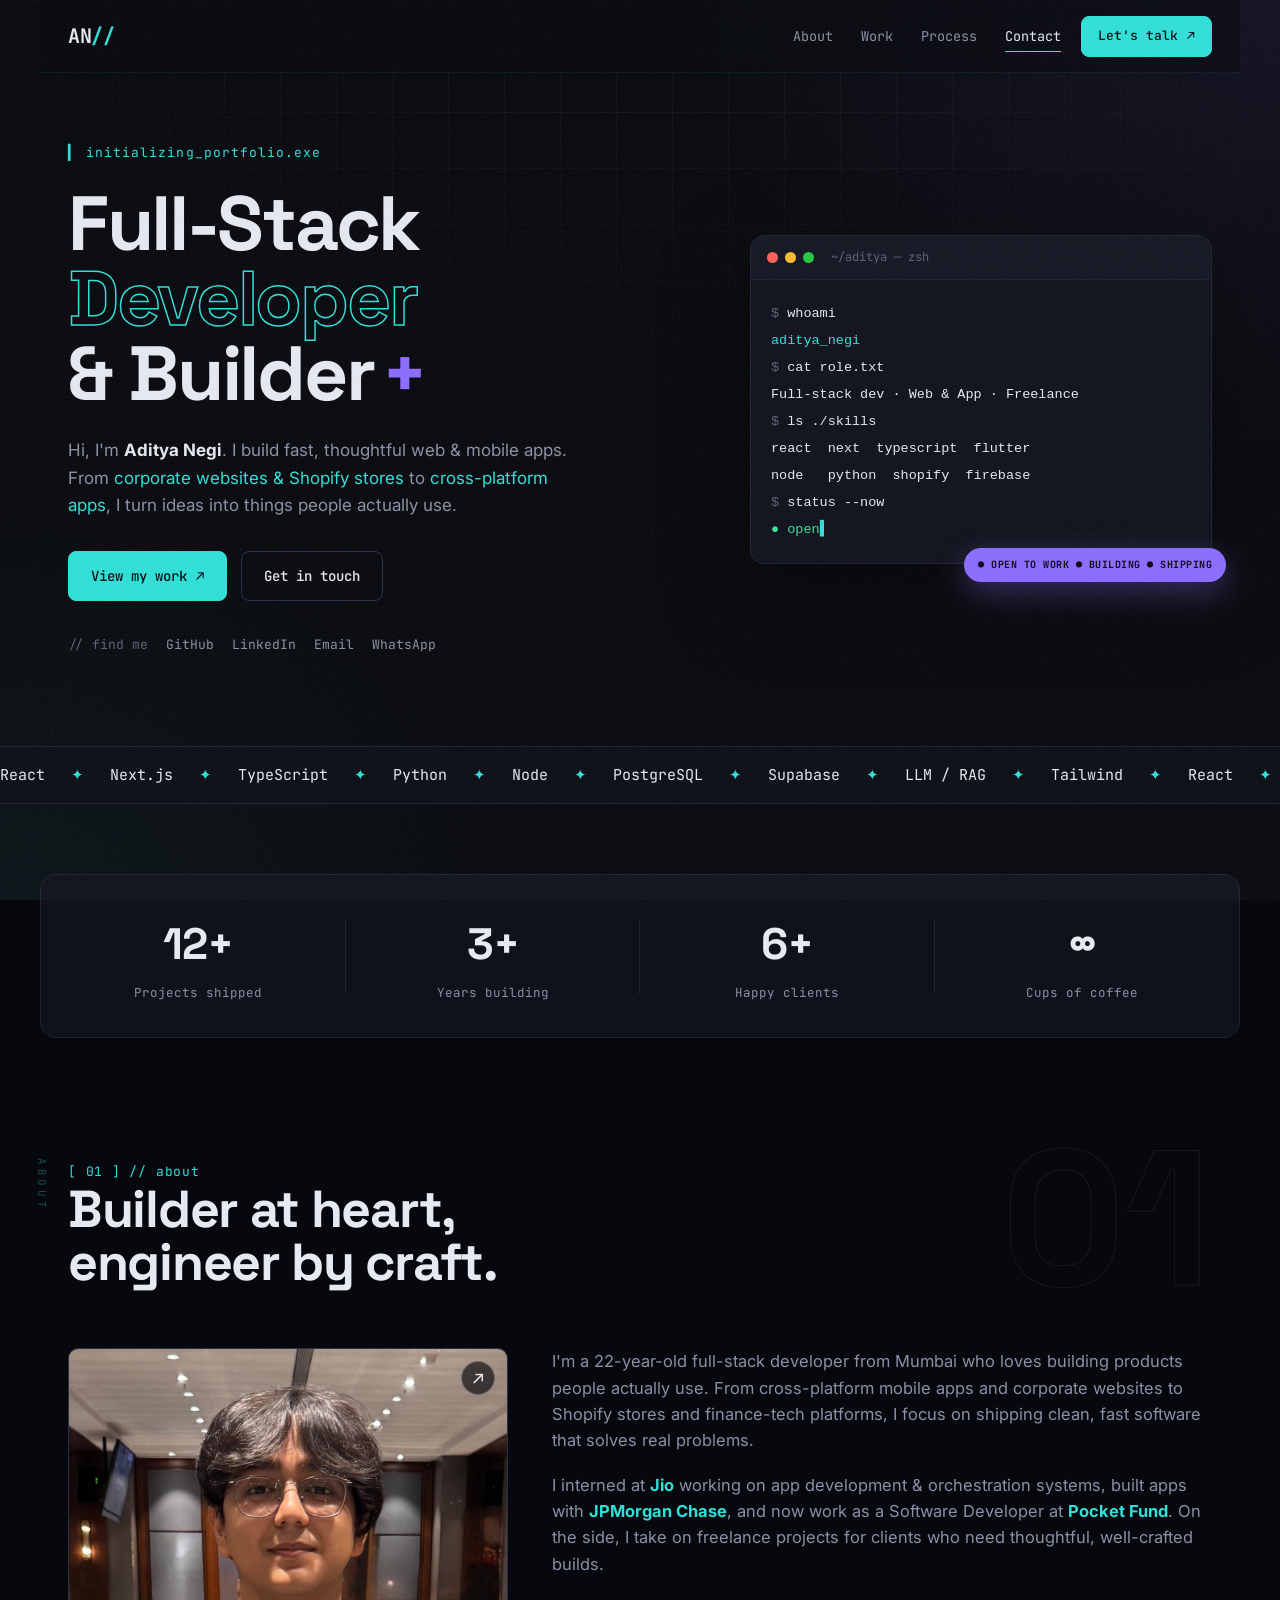
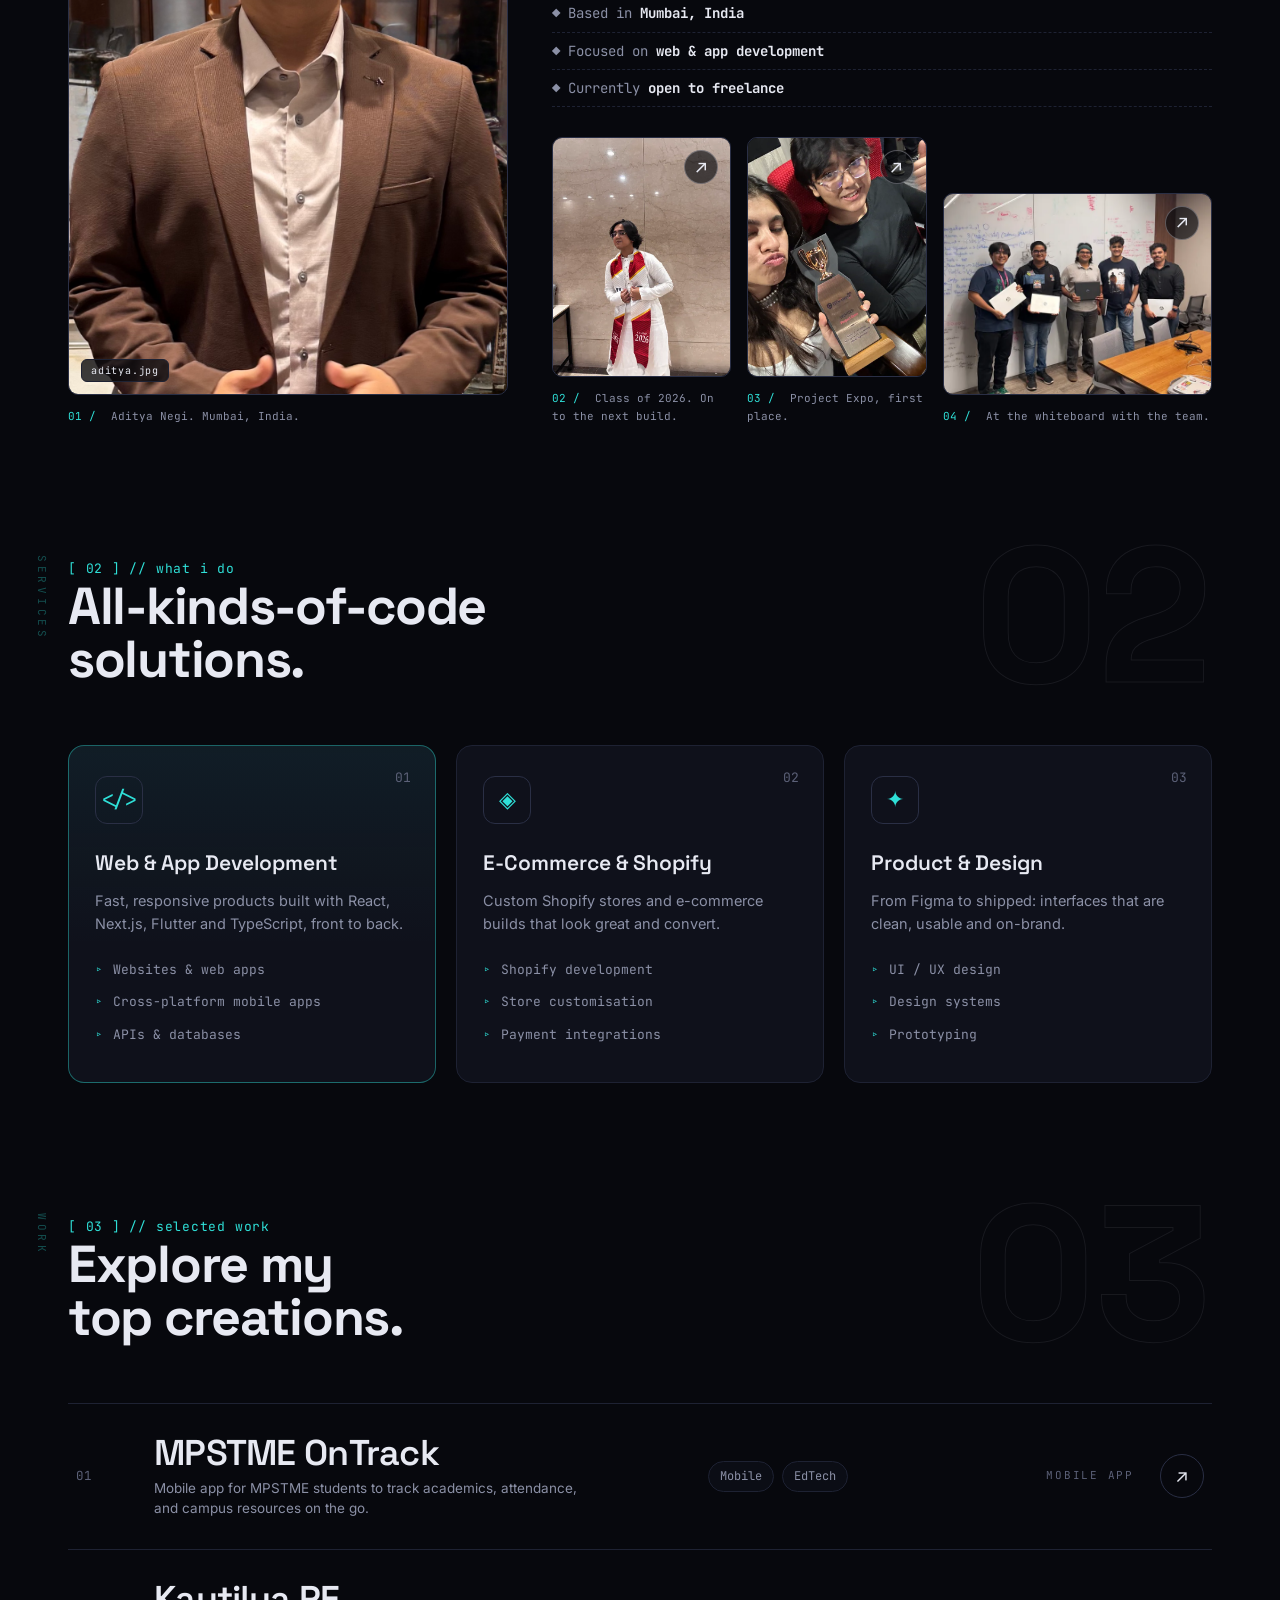
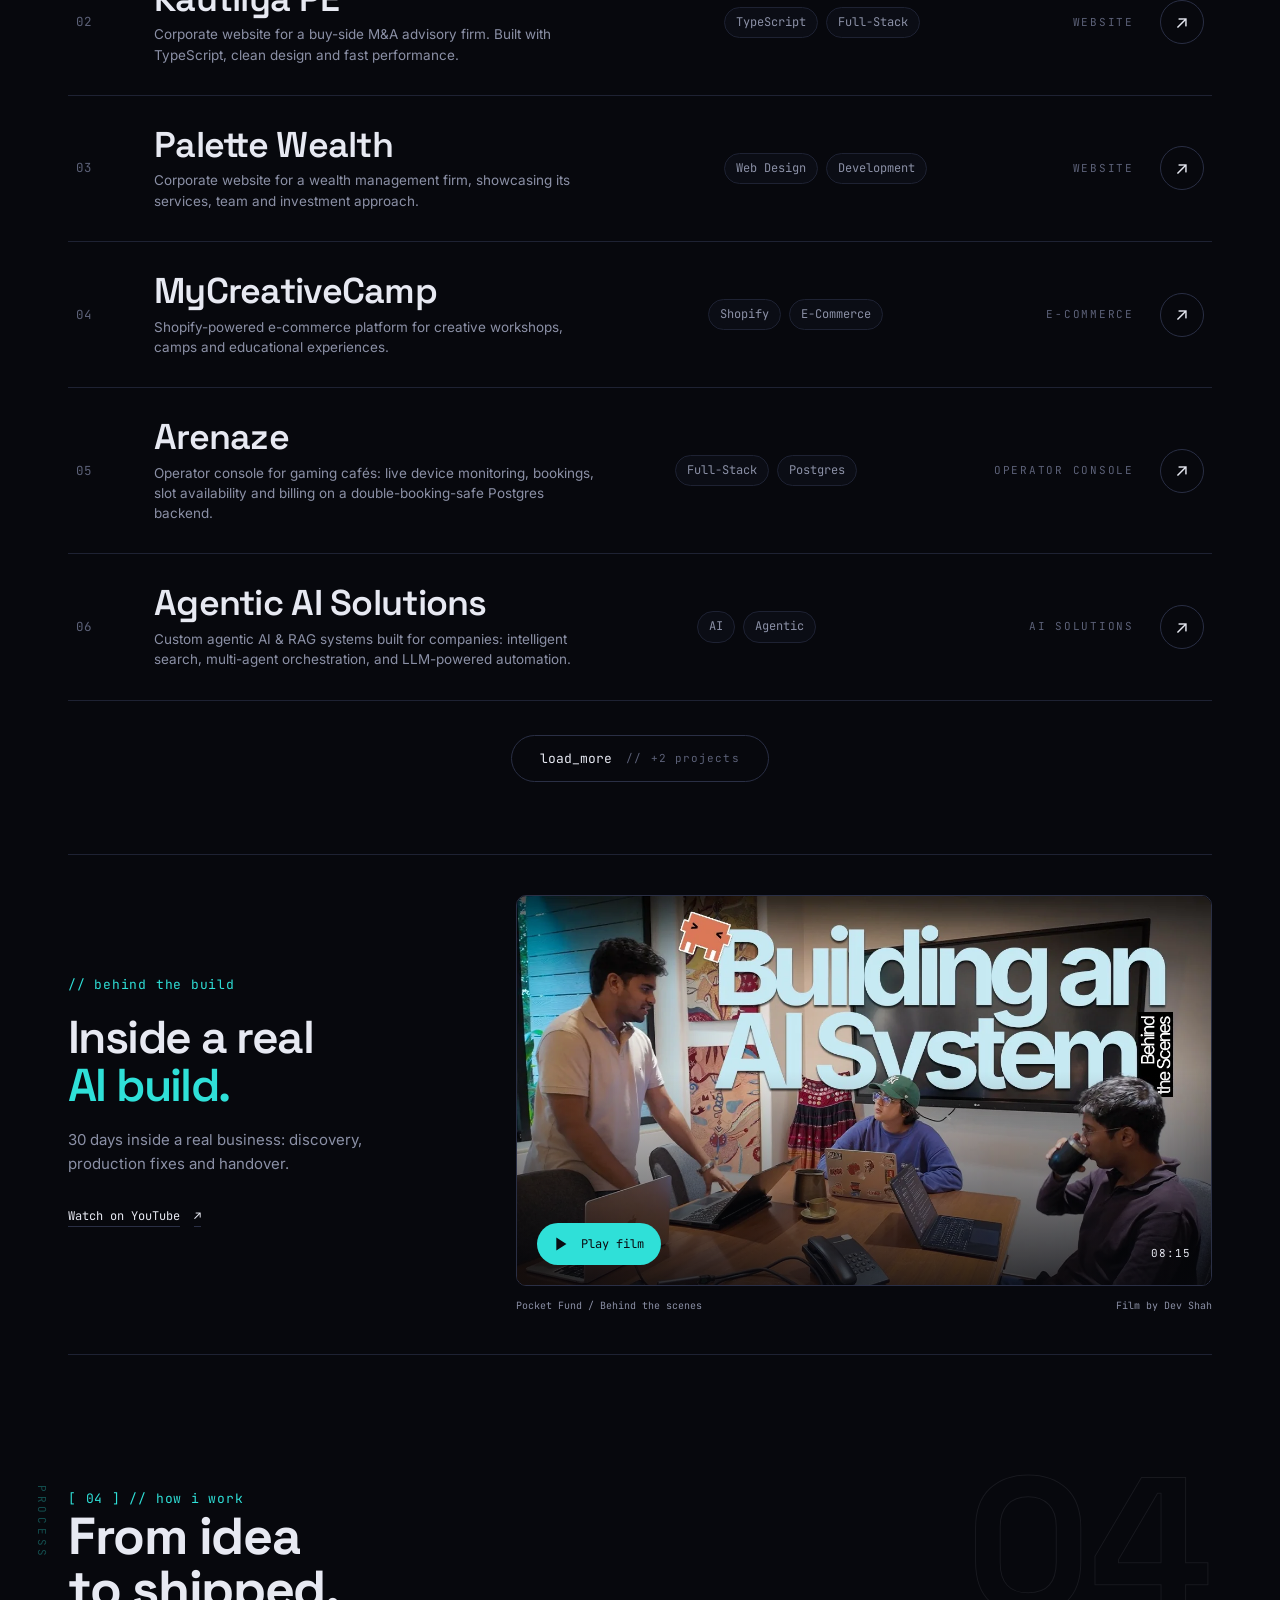
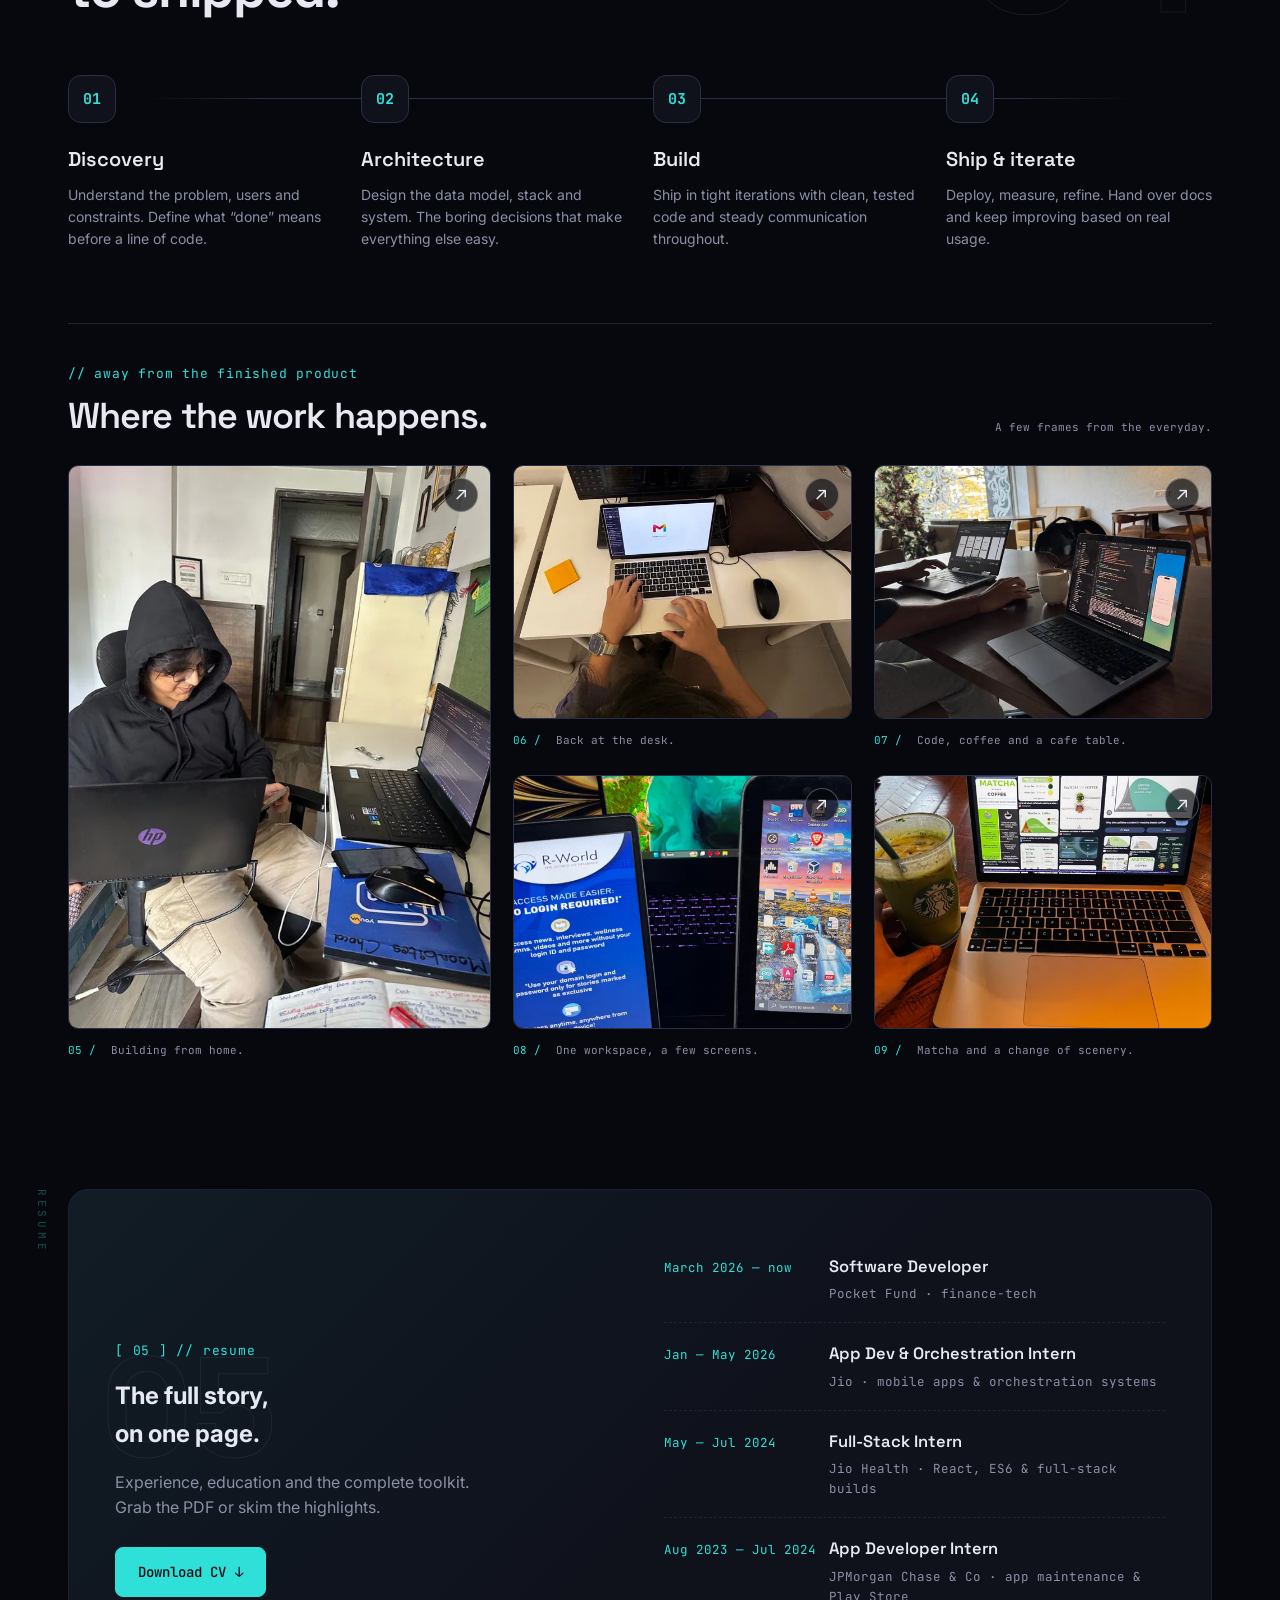
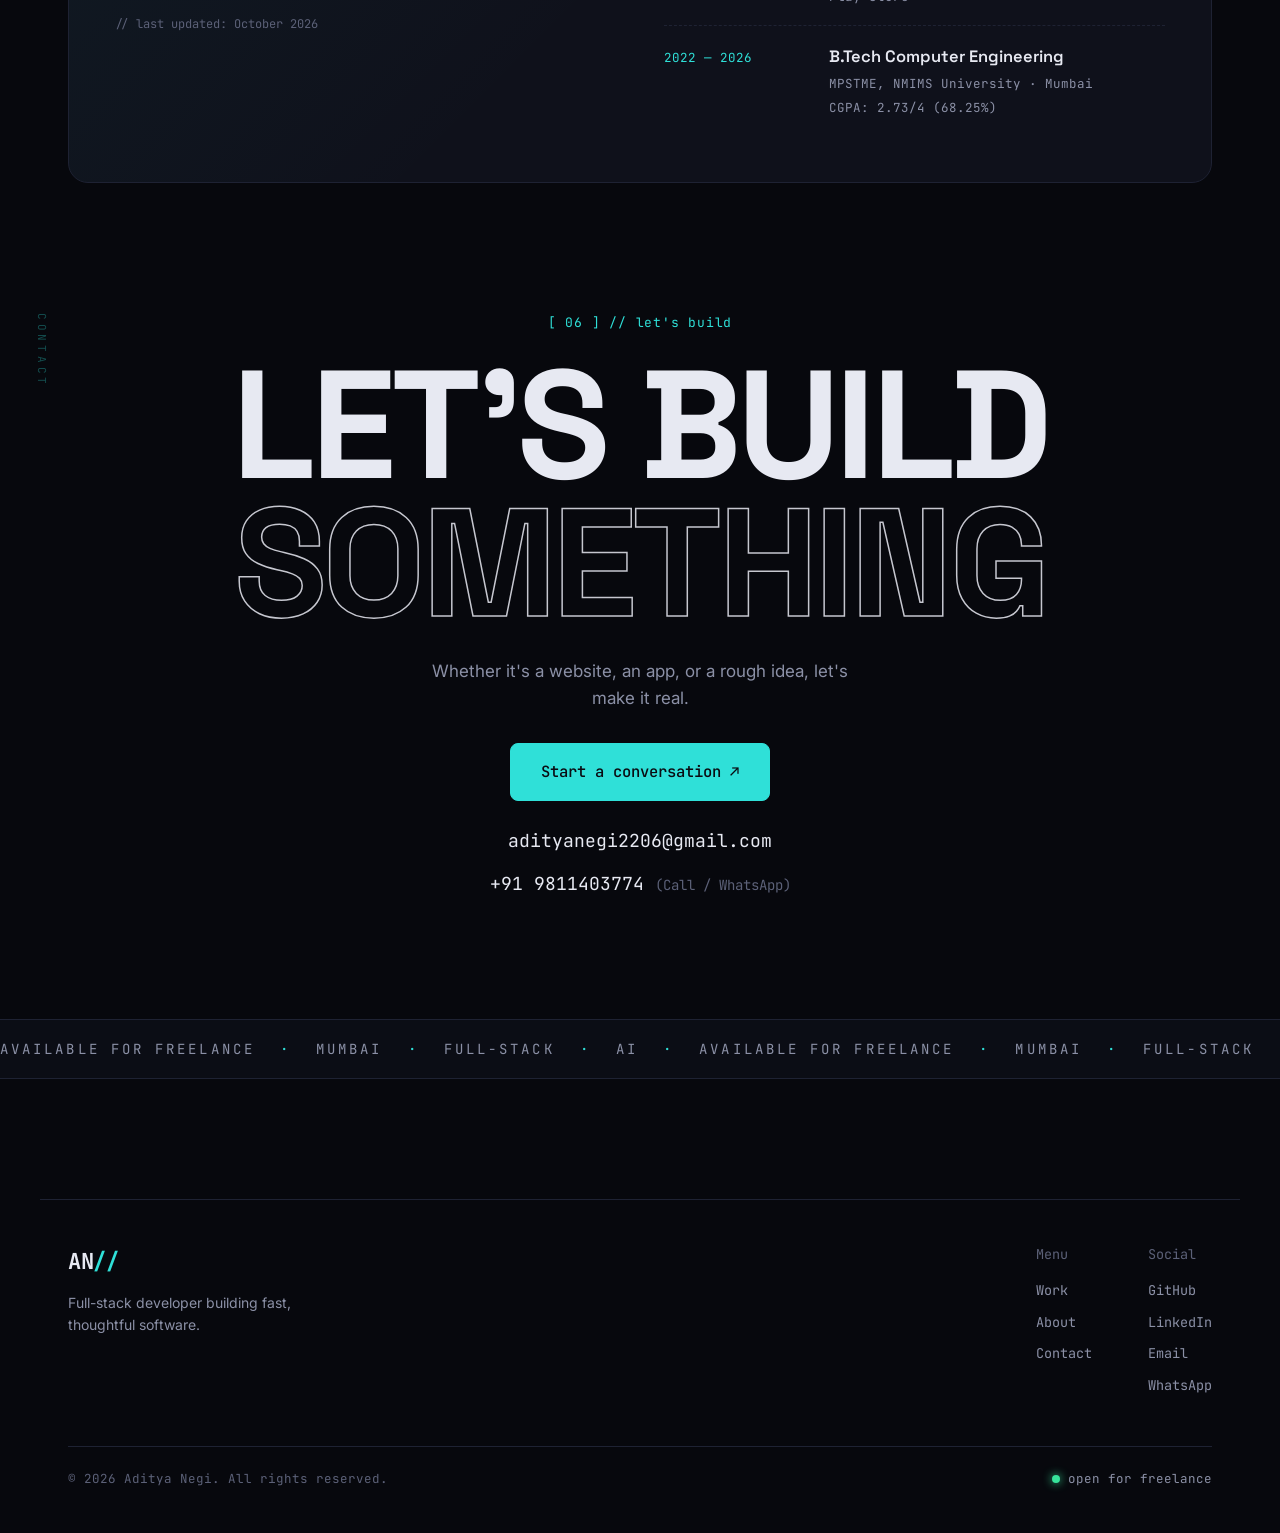
==== commit 37b683d8: "Set Pocket Fund start date to March 2026" ====
--- a/index.html
+++ b/index.html
@@ -429,7 +429,7 @@
       <div class="resume-right">
         <div class="exp">
           <div class="exp-row">
-            <span class="exp-yr">2026 — now</span>
+            <span class="exp-yr">March 2026 — now</span>
             <div><b>Software Developer</b><small>Pocket Fund · finance-tech</small></div>
           </div>
           <div class="exp-row">
